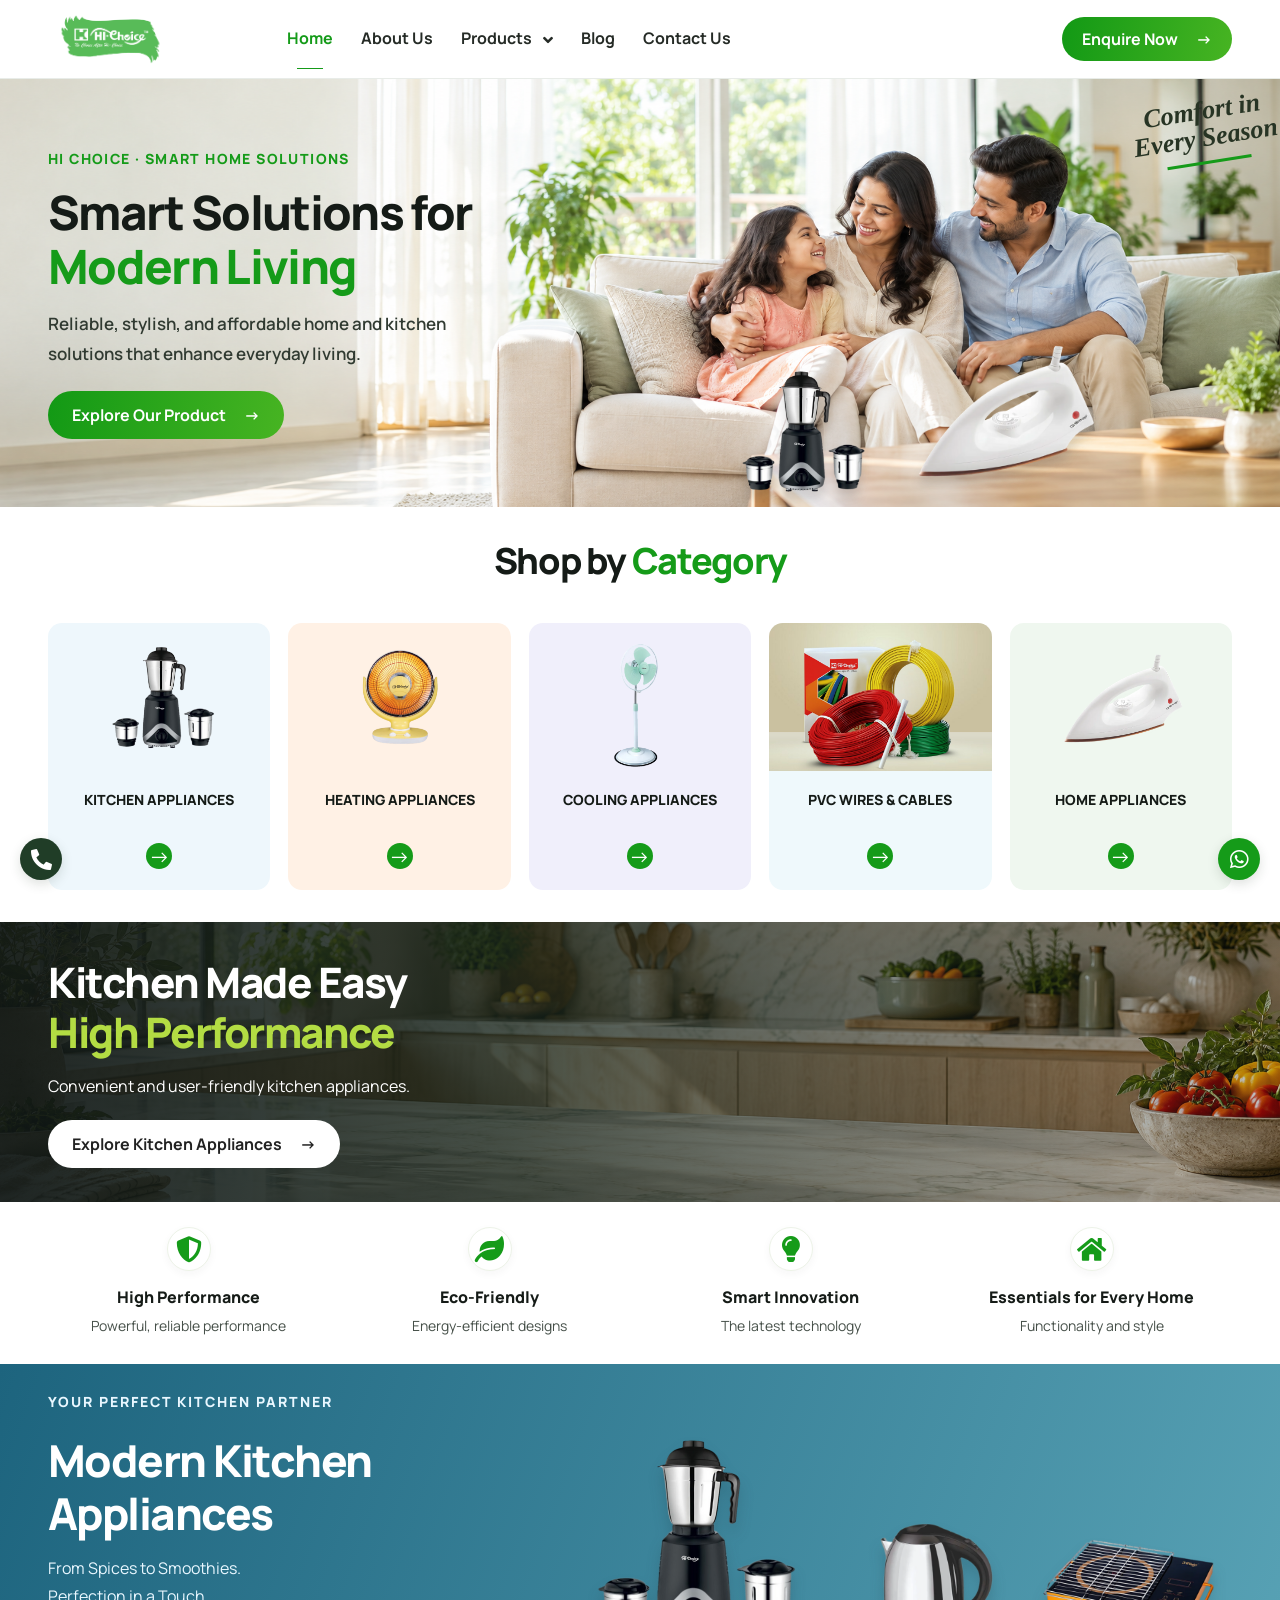
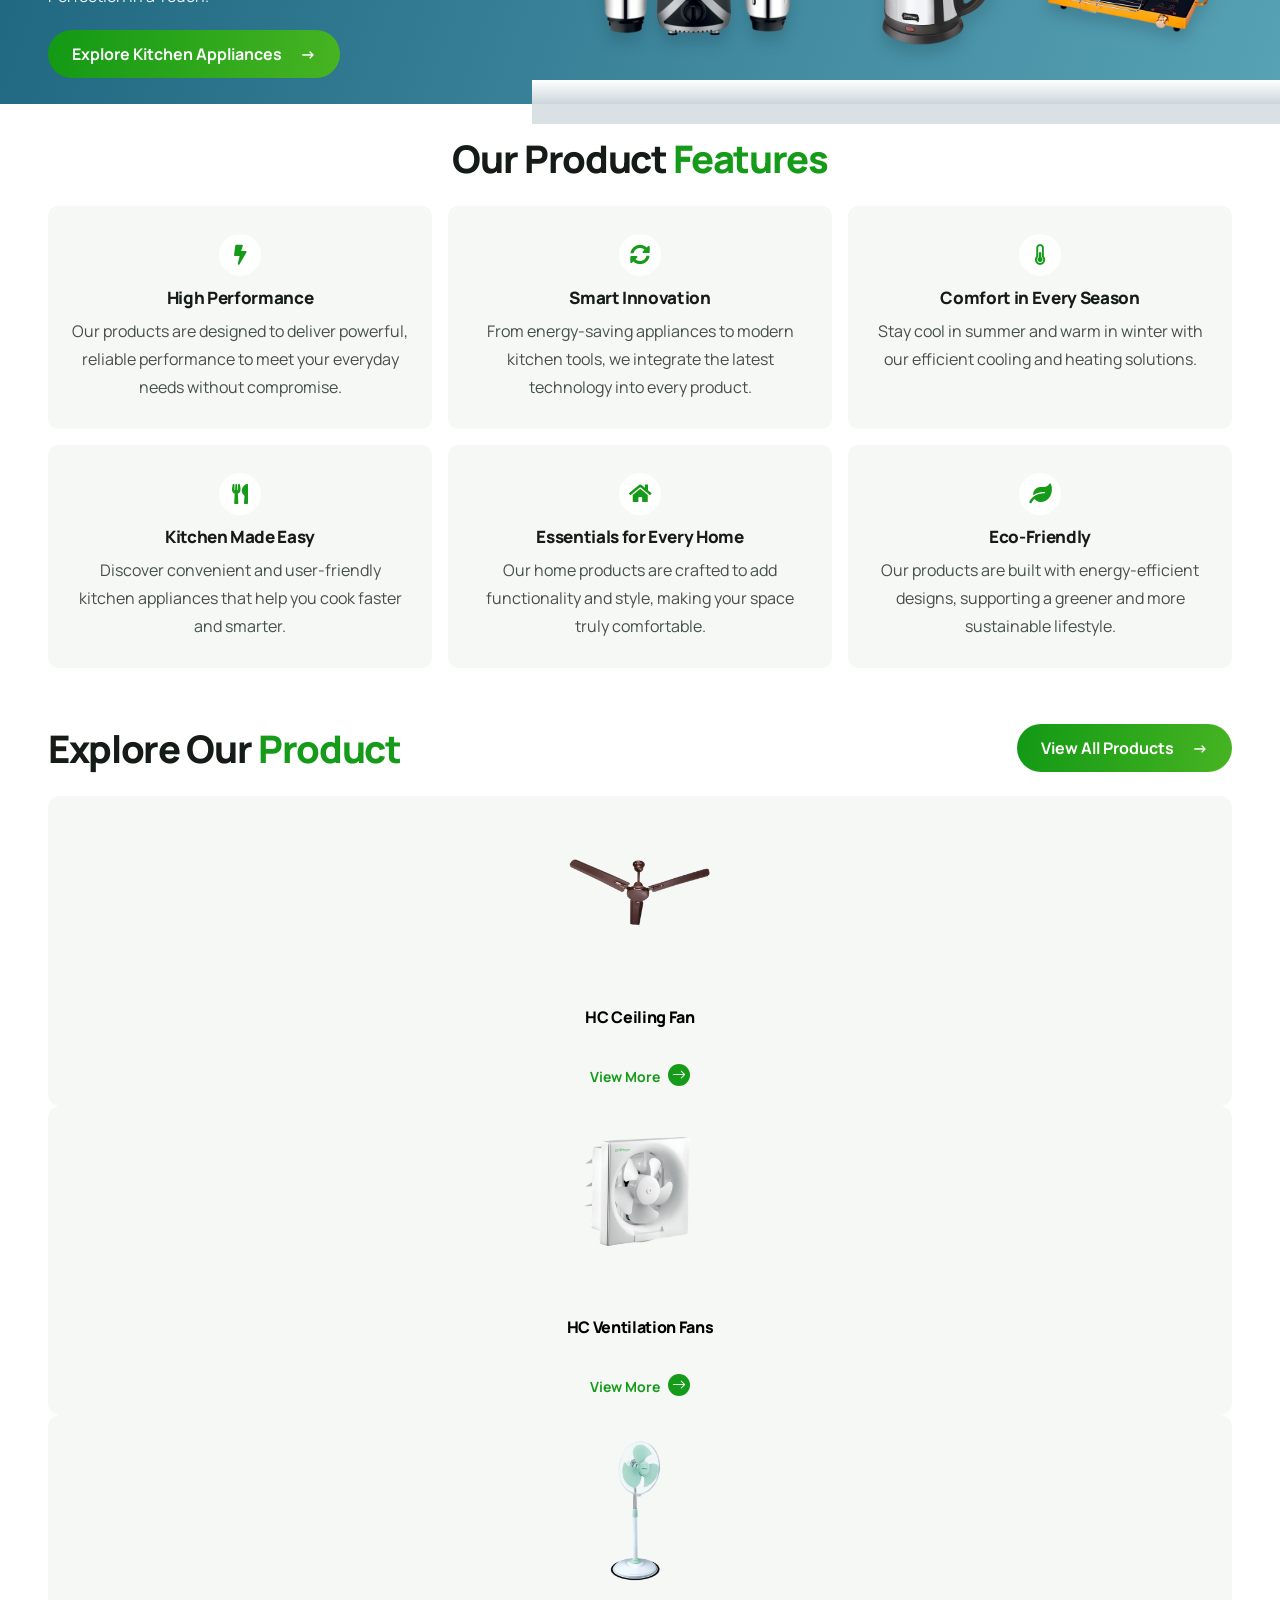
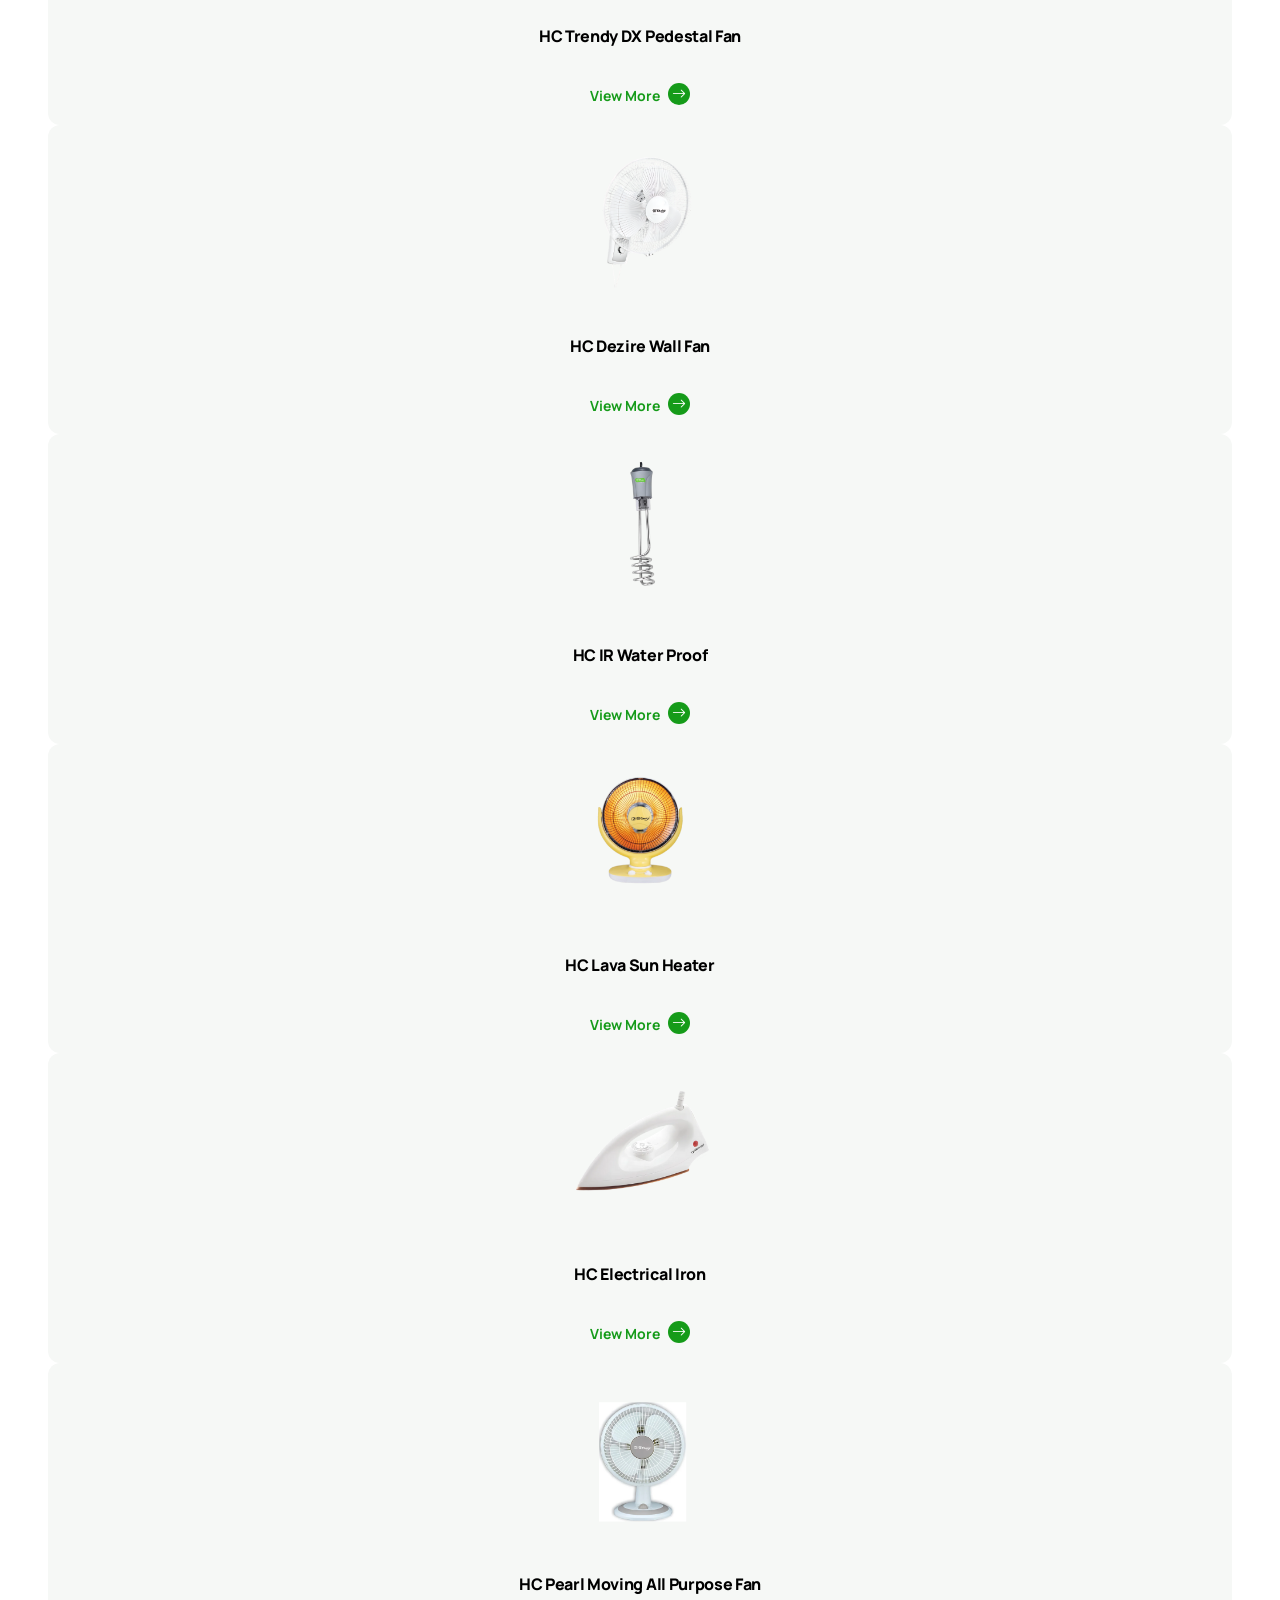
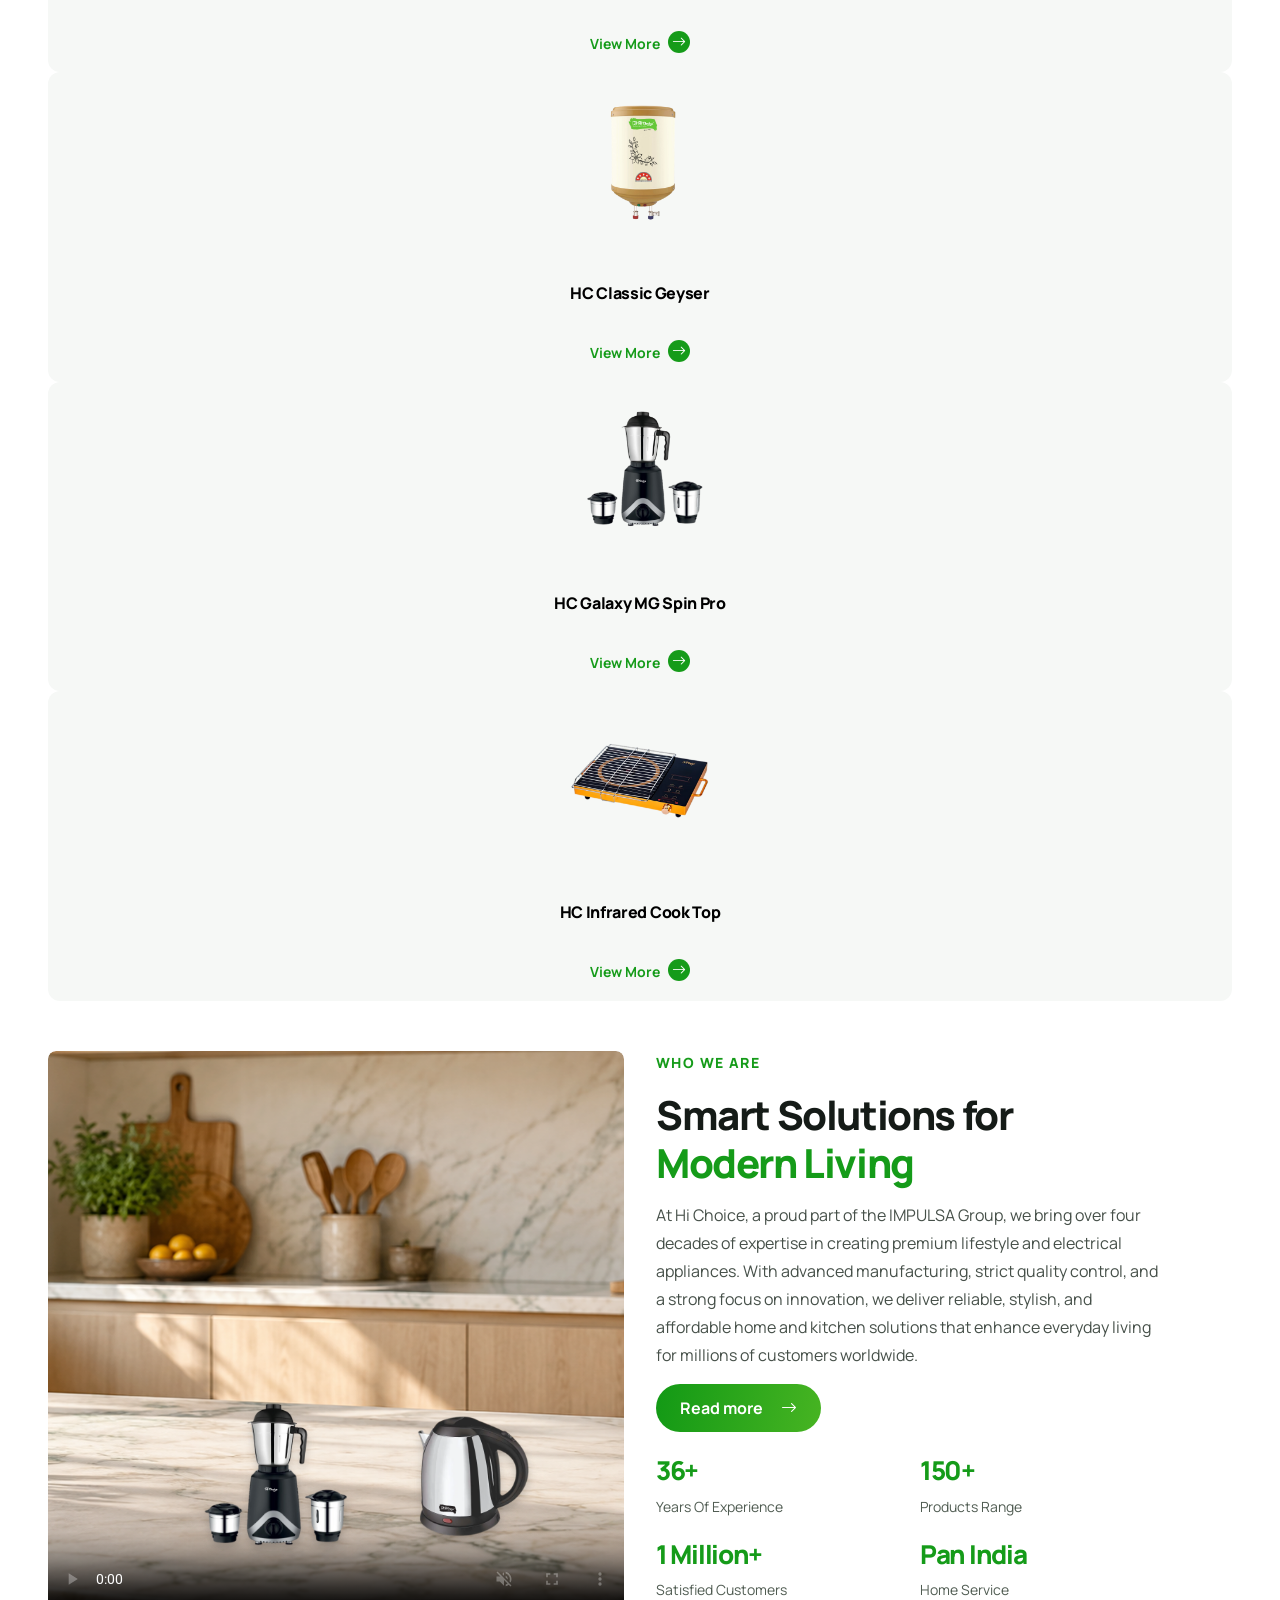
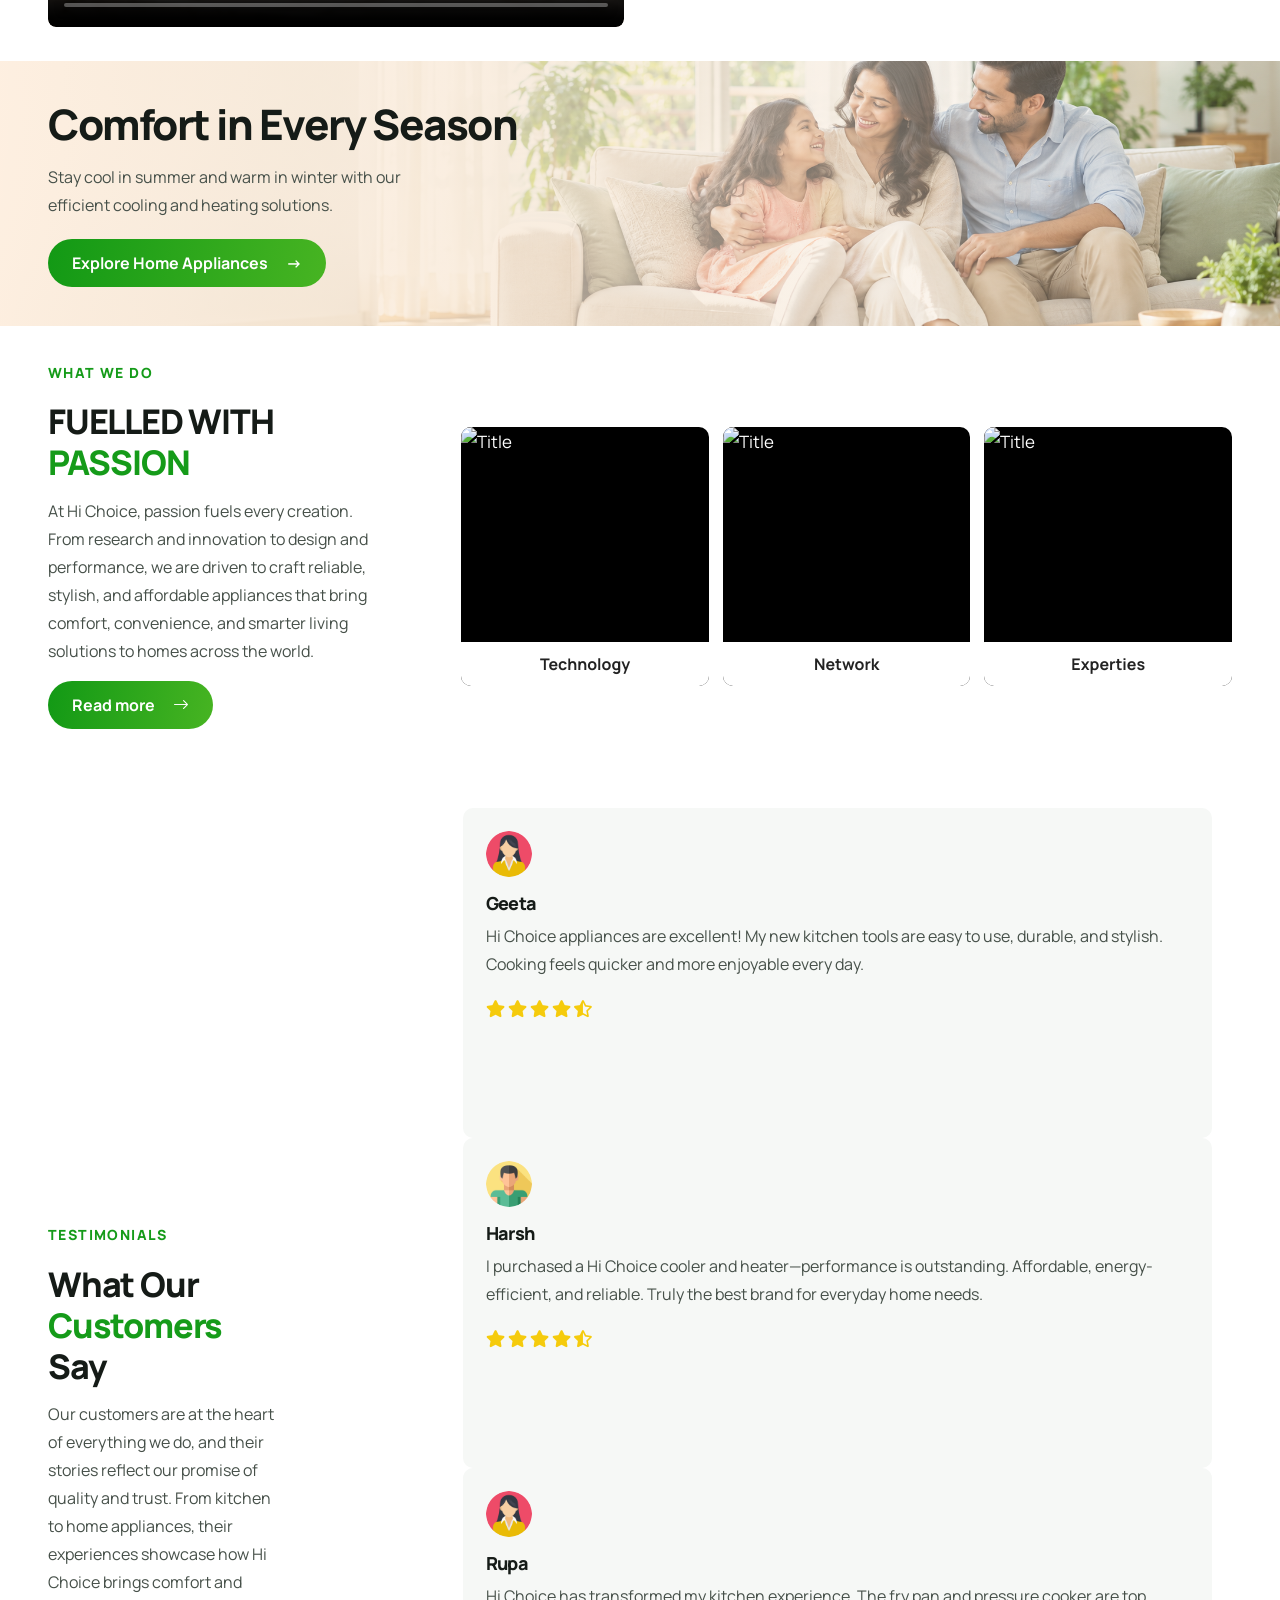
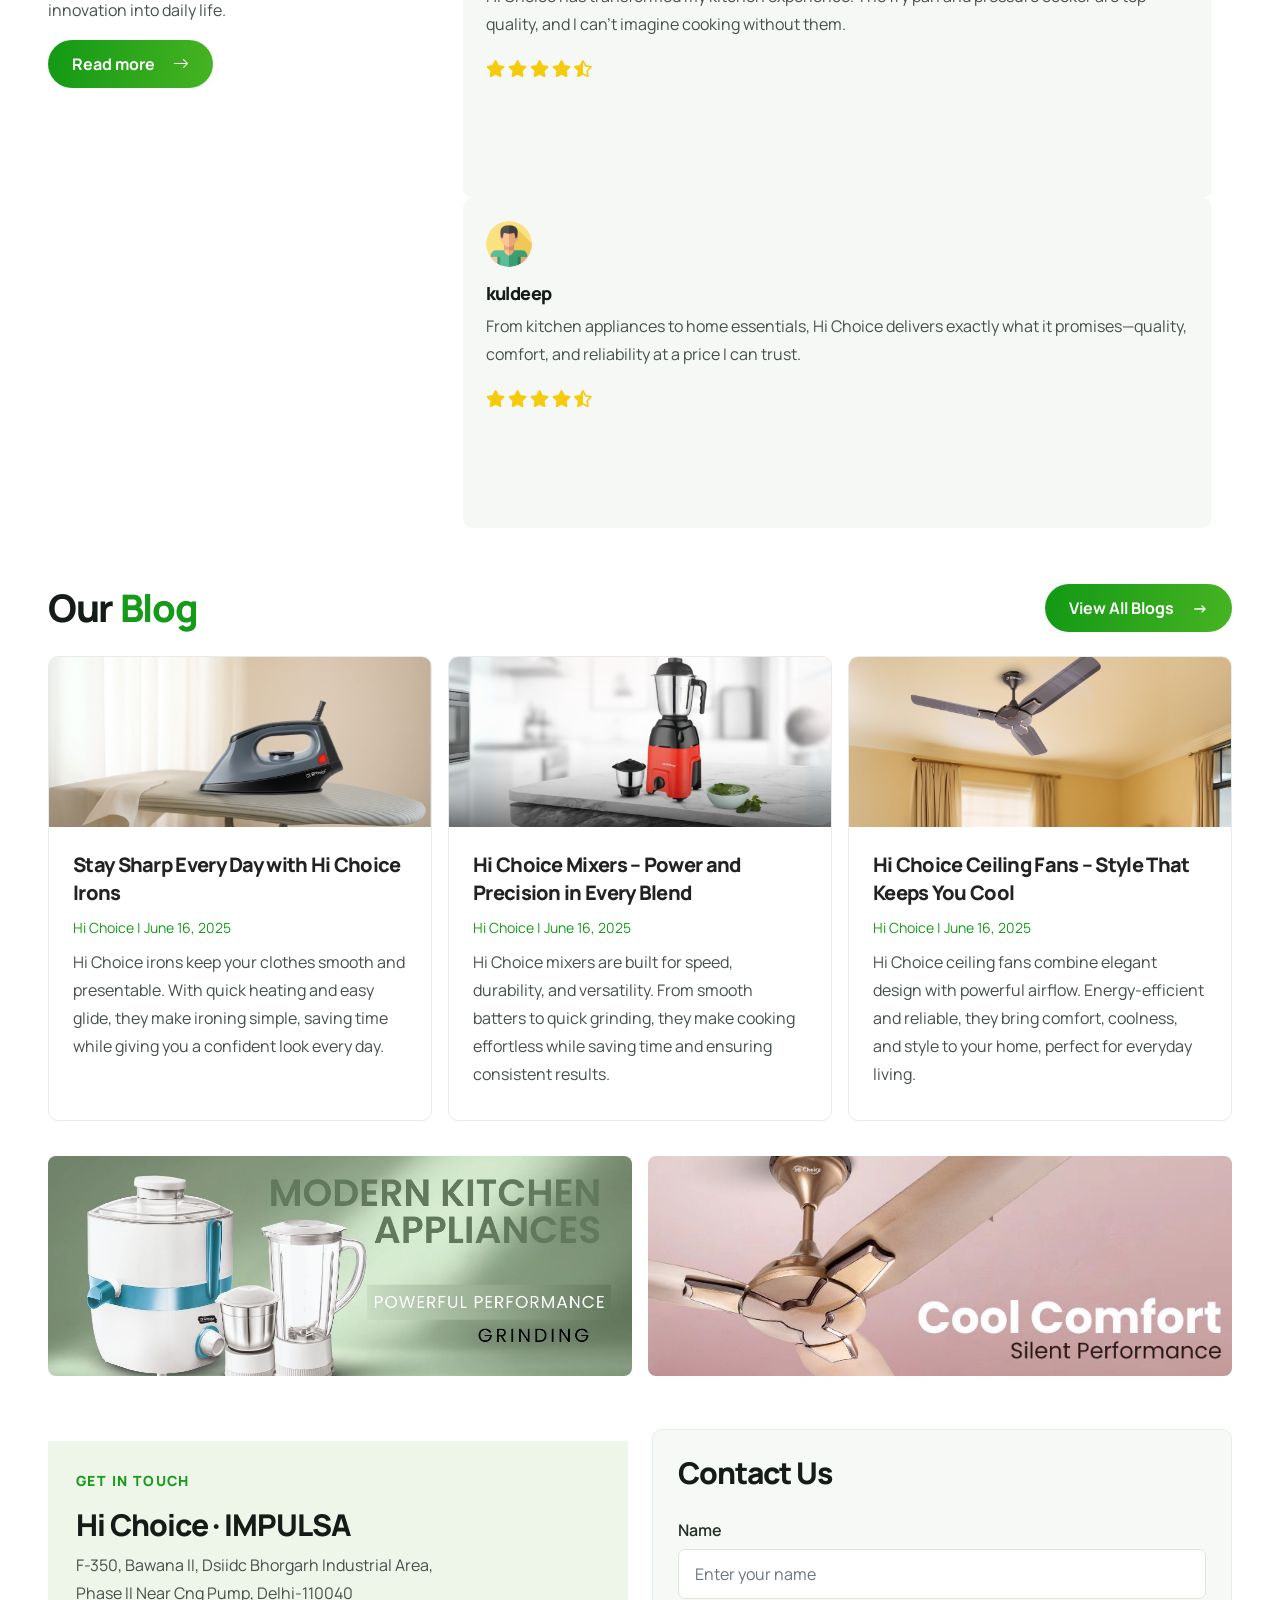
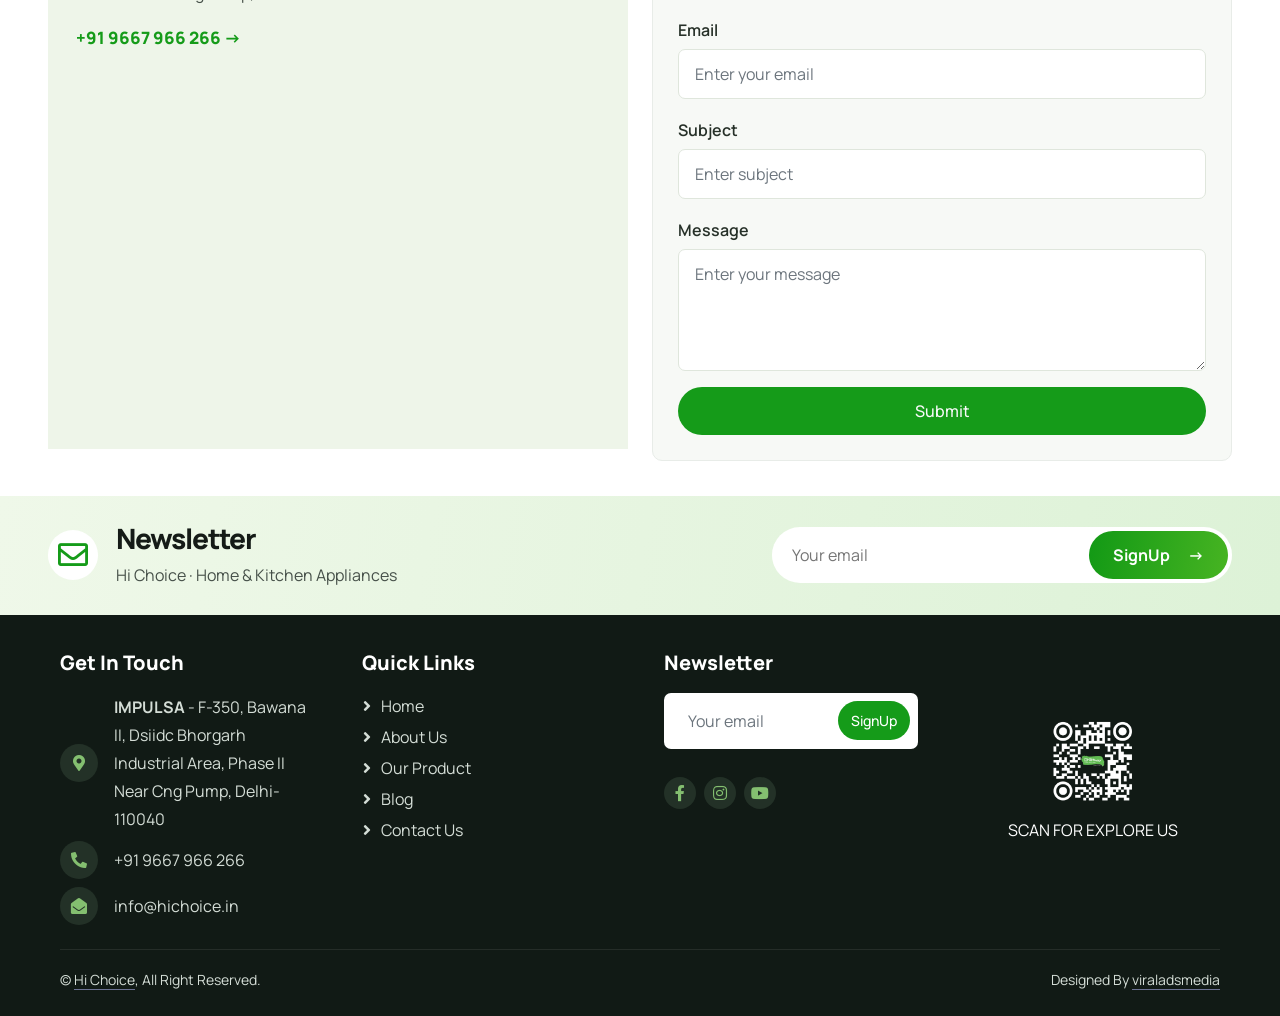
==== index.html @ 719e1f56 "first commit" ====
<!DOCTYPE html>
<html lang="en" class="home-root">

<head>
    <meta charset="utf-8">
    <title>Electric Appliances Manufacturers in Delhi NCR | Hi Choice</title>
    <meta content="width=device-width, initial-scale=1.0" name="viewport">
    <meta content="Hi-choice" name="keywords">
    <meta
        content="36+ years manufacturing electric appliances in Delhi. Stylish, affordable fans, heaters, geysers and kitchen appliances. Visit the Bawana factory or enquire."
        name="description">

    <meta name="robots" content="follow, index, max-snippet:-1, max-video-preview:-1, max-image-preview:large" />
    <link rel="canonical" href="https://www.hichoice.in/" />

    <!-- Favicon -->
    <link href="img/hlogo.png" rel="icon">

    <!-- Google Web Fonts -->
    <link rel="preconnect" href="https://fonts.googleapis.com">
    <link rel="preconnect" href="https://fonts.gstatic.com" crossorigin>
    <link
        href="https://fonts.googleapis.com/css2?family=Manrope:wght@400;500;600;700;800&family=Roboto:wght@400;500&display=swap"
        rel="stylesheet">

    <!-- Icon Font Stylesheet -->
    <link href="https://cdnjs.cloudflare.com/ajax/libs/font-awesome/5.10.0/css/all.min.css" rel="stylesheet">
    <link href="https://cdn.jsdelivr.net/npm/bootstrap-icons@1.4.1/font/bootstrap-icons.css" rel="stylesheet">
    <link rel="stylesheet" href="https://cdnjs.cloudflare.com/ajax/libs/font-awesome/7.0.0/css/all.min.css" />

    <!-- slick css -->
    <link rel="stylesheet" href="https://cdnjs.cloudflare.com/ajax/libs/slick-carousel/1.9.0/slick.min.css">
    <link rel="stylesheet" href="https://cdnjs.cloudflare.com/ajax/libs/slick-carousel/1.9.0/slick-theme.min.css">

    <!-- Libraries Stylesheet -->
    <link href="lib/animate/animate.min.css" rel="stylesheet">
    <link href="lib/owlcarousel/assets/owl.carousel.min.css" rel="stylesheet">

    <!-- Customized Bootstrap Stylesheet -->
    <link href="css/bootstrap.min.css" rel="stylesheet">

    <!-- Template Stylesheet -->
    <link href="css/style.css" rel="stylesheet">

    <link href="css/home.css" rel="stylesheet">
</head>
<body class="home-page">
    <a class="skip-link" href="#main-content">Skip to content</a>
    <header id="header">
        <nav class="navbar navbar-expand-lg">
            <div class="container-fluid px-0">
                <div class="col-md-3 col-8 text-dark">
                    <a class="navbar-brand d-flex " href="index.html">
                        <img class="img-fluid w-50 " src="img/hlogo.png" alt="Hi Choice">

                    </a>
                </div>
                <button type="button" class="navbar-toggler me-4" data-bs-toggle="collapse"
                    data-bs-target="#navbarCollapse" aria-controls="navbarCollapse" aria-expanded="false"
                    aria-label="Toggle navigation">
                    <span class="navbar-toggler-icon fa-solid fa-bars text-white"></span>
                </button>

                <div class="collapse navbar-collapse" id="navbarCollapse">
                    <ul class="navbar-nav ms-auto mb-2 mb-lg-0">
                        <li class="nav-item px-3">
                            <a class="nav-link  active" aria-current="page" href="index.html">Home</a>
                        </li>
                        <li class="nav-item px-3">
                            <a class="nav-link " href="about2.html">About Us</a>
                        </li>





                        <li class="nav-item px-3 dropdown">
                            <a href="product.html" class=" nav-link  dropdown-toggle" data-bs-toggle="dropdown"
                                aria-expanded="false">
                                Products
                            </a>
                            <ul class="dropdown-menu">
                                <li><a class="dropdown-item" href="ceiling-fan-manufacturers-delhi.html">Ceiling
                                        Fans</a></li>
                                <li><a class="dropdown-item" href="electric-iron-manufacturers-delhi.html">Electrical
                                        Iron</a></li>
                                <li><a class="dropdown-item" href="home-appliances-manufacturers-delhi.html">Home
                                        Appliances</a></li>
                                <li><a class="dropdown-item" href="product.html#Heating">Heating Element</a></li>
                                <li><a class="dropdown-item" href="product.html#Geysers">Geysers</a></li>

                                <li><a class="dropdown-item" href="product.html#RoomHeater">Room Heater</a></li>
                                <li><a class="dropdown-item" href="product.html#Kitchen">Kitchen Appliances</a></li>
                                <li><a class="dropdown-item" href="product.html#Mixer">Mixer Grinder</a></li>
                                <li><a class="dropdown-item" href="product.html#Pvc">Pvc Wires & Cables</a></li>
                                <li><a class="dropdown-item" href="product.html#Mosquito">Mosquito Rackets</a></li>
                                <li><a class="dropdown-item" href="product.html#PowerStrip">Power Strip</a></li>
                                <li><a class="dropdown-item" href="product.html#ExtensionCord">Extension cord</a></li>
                                <li><a class="dropdown-item" href="product.html#DoorWater">Door/Water Bell </a></li>
                                <li><a class="dropdown-item" href="product.html#ElectricalAccessories">Electrical
                                        Accessories</a></li>

                            </ul>
                        </li>

                        <li class="nav-item px-3">
                            <a class="nav-link " href="blog2.html">Blog</a>
                        </li>

                        <li class="nav-item px-3">
                            <a class="nav-link " href="contact2.html">Contact Us</a>
                        </li>
                    </ul>

                    <ul class="navbar-nav ms-auto mb-2 mb-lg-0 nav-icon">
                        <div class="d-flex pt-1 m-n1 justify-content-center">
                            <a class="btn btn-lg-square btn-dark text-primary m-1"
                                href="https://www.facebook.com/hichoice.appliances"
                                aria-label="Hi Choice on Facebook"><i class="fab fa-facebook-f"></i></a>
                            <a class="btn btn-lg-square btn-dark text-primary m-1"
                                href="https://www.instagram.com/hichoice.appliances/"
                                aria-label="Hi Choice on Instagram"><i class="fab fa-instagram"></i></a>
                            <a class="btn btn-lg-square btn-dark text-primary m-1"
                                href="https://www.youtube.com/@hichoice.appliances" aria-label="Hi Choice on YouTube"><i
                                    class="fab fa-youtube"></i></a>
                        </div>
                    </ul>

                </div>

                <a class="home-button nav-enquire" href="contact2.html">Enquire Now <span
                        aria-hidden="true">&#8594;</span></a>

            </div>
        </nav>
    </header>
    <main id="main-content">
        <section class="reference-hero" aria-label="Hi Choice home appliances">
            <img class="hero-backdrop" src="img/home-family-hero.png"
                alt="A family enjoying time together in a bright, comfortable home" fetchpriority="high" width="2172"
                height="724">
            <div class="hero-content home-container">
                <div class="hero-copy">
                    <p class="eyebrow">Hi Choice &middot; Smart Home Solutions</p>
                    <h1>Smart Solutions for<br><span>Modern Living</span></h1>
                    <p>Reliable, stylish, and affordable home and kitchen solutions that enhance everyday living.</p>
                    <a class="home-button" href="product.html">Explore Our Product <span
                            aria-hidden="true">&#8594;</span></a>
                </div>
                <div class="hero-stamp">Comfort in<br>Every Season<span></span></div>
                <div class="hero-products" aria-hidden="true"><img
                        src="img/product/hp10p.png" alt=""><img src="img/product/hp7p.png" alt=""></div>
            </div>
        </section>
        <div class="container-fluid py-5 Shop-cat ">
            <h2 class="text-center mb-4 text-dark">Shop by <span>Category</span></h2>
            <div class="row row-cols-1 row-cols-sm-2 row-cols-md-3 row-cols-lg-5 g-3">
                <div class="col-sm-4">
                    <a href="product.html#Kitchen">
                        <div class="card border-0 shadow">
                            <img src="img/product/hp10p.png" class="card-img-top" alt="Cooling Appliances">
                            <div class="card-body text-center">
                                <h5 class="card-title text-dark">KITCHEN APPLIANCES</h5><span class="circle-arrow"
                                    aria-hidden="true">&#8594;</span>
                            </div>
                        </div>
                    </a>
                </div>
                <div class="col-sm-4">
                    <a href="product.html#RoomHeater">
                        <div class="card border-0 shadow">
                            <img src="img/product/hp6p.png" class="card-img-top" alt="Kitchen Appliances">
                            <div class="card-body text-center">
                                <h5 class="card-title text-dark">HEATING APPLIANCES</h5><span class="circle-arrow"
                                    aria-hidden="true">&#8594;</span>
                            </div>
                        </div>
                    </a>
                </div>
                <div class="col-sm-4">
                    <a href="product.html#Ceiling">
                        <div class="card border-0 shadow">
                            <img src="img/product/hp3p.png" class="card-img-top" alt="Home Appliances">
                            <div class="card-body text-center">
                                <h5 class="card-title text-dark">COOLING APPLIANCES</h5><span class="circle-arrow"
                                    aria-hidden="true">&#8594;</span>
                            </div>
                        </div>
                    </a>
                </div>
                <div class="col-sm-4">
                    <a href="product.html#Pvc">
                        <div class="card border-0 shadow">
                            <img src="img/cat-4.jpg" class="card-img-top" alt="Heating Appliances">
                            <div class="card-body text-center">
                                <h5 class="card-title text-dark">PVC WIRES & CABLES</h5><span class="circle-arrow"
                                    aria-hidden="true">&#8594;</span>
                            </div>
                        </div>
                    </a>
                </div>
                <div class="col-sm-4">
                    <a href="product.html#ElectricalIron">
                        <div class="card border-0 shadow">
                            <img src="img/product/hp7p.png" class="card-img-top" alt="Car Accessories">
                            <div class="card-body text-center">
                                <h5 class="card-title text-dark">HOME APPLIANCES</h5><span class="circle-arrow"
                                    aria-hidden="true">&#8594;</span>
                            </div>
                        </div>
                    </a>
                </div>
            </div>
        </div>
        <section class="cooking-banner">
            <div class="home-container banner-inner">
                <div class="banner-copy">
                    <h2>Kitchen Made Easy<br><span>High Performance</span></h2>
                    <p>Convenient and user-friendly kitchen appliances.</p><a class="home-button light-button"
                        href="product.html#Kitchen">Explore Kitchen Appliances <span
                            aria-hidden="true">&#8594;</span></a>
                </div>
                <!-- <img class="cooking-product" src="img/product/hp11p.png" alt="HC Infrared Cook Top"
                    loading="lazy"> -->
            </div>
        </section>
        <section class="trust-strip home-container" aria-label="Product benefits">
            <div><i class="fas fa-shield-alt" aria-hidden="true"></i><strong>High Performance</strong><span>Powerful,
                    reliable performance</span></div>
            <div><i class="fas fa-leaf" aria-hidden="true"></i><strong>Eco-Friendly</strong><span>Energy-efficient
                    designs</span></div>
            <div><i class="fas fa-lightbulb" aria-hidden="true"></i><strong>Smart Innovation</strong><span>The latest
                    technology</span></div>
            <div><i class="fas fa-home" aria-hidden="true"></i><strong>Essentials for Every
                    Home</strong><span>Functionality and style</span></div>
        </section>
        <section class="kitchen-banner">
            <div class="home-container banner-inner">
                <div class="banner-copy">
                    <p class="eyebrow">Your Perfect Kitchen Partner</p>
                    <h2>Modern Kitchen<br>Appliances</h2>
                    <p>From Spices to Smoothies.<br>Perfection in a Touch.</p><a class="home-button"
                        href="product.html#Kitchen">Explore Kitchen Appliances <span
                            aria-hidden="true">&#8594;</span></a>
                </div>
                <div class="kitchen-products"><img src="img/product/hp10p.png" alt="HC Galaxy MG Spin Pro"
                        loading="lazy"><img src="img/product/KITCHEN-APPLIANCES/2.png" alt="Hi Choice electric kettle"
                        loading="lazy"><img src="img/product/hp11p.png" alt="HC Infrared Cook Top" loading="lazy"></div>
            </div>
        </section>
        <div class="container-xxl pb-5 feature ">
            <div class="container">
                <div class="text-center mx-auto mb-5 wow fadeInUp" data-wow-delay="0.1s" style="max-width: 600px;">

                    <h2 class="section-title">Our Product <span>Features</span> </h2>
                </div>
                <div class="row g-4">
                    <div class="p-2 col-lg-4 col-md-6 wow fadeInUp " data-wow-delay="0.1s">
                        <div class="shadow service-item position-relative overflow-hidden d-flex ">
                            <div class="box text-center">
                                <i class="fas fa-bolt"></i>
                                <h3 class="text-uppercase mb-3">High Performance</h3>
                                <p>Our products are designed to deliver powerful, reliable performance to meet your
                                    everyday
                                    needs without compromise.</p>

                            </div>

                        </div>
                    </div>
                    <div class="p-2 col-lg-4 col-md-6 wow fadeInUp " data-wow-delay="0.1s">
                        <div class="shadow service-item position-relative overflow-hidden d-flex ">
                            <div class="box text-center">
                                <i class="fas fa-sync-alt"></i>
                                <h3 class="text-uppercase mb-3">Smart Innovation</h3>
                                <p>From energy-saving appliances to modern kitchen tools, we integrate the latest
                                    technology
                                    into every product.</p>

                            </div>

                        </div>
                    </div>
                    <div class="p-2 col-lg-4 col-md-6 wow fadeInUp " data-wow-delay="0.1s">
                        <div class="shadow service-item position-relative overflow-hidden d-flex ">
                            <div class="box text-center">
                                <i class="fas fa-thermometer-half"></i>
                                <h3 class="text-uppercase mb-3">Comfort in Every Season</h3>
                                <p>Stay cool in summer and warm in winter with our efficient cooling and heating
                                    solutions.
                                </p>
                            </div>
                        </div>
                    </div>
                    <div class="p-2 col-lg-4 col-md-6 wow fadeInUp " data-wow-delay="0.1s">
                        <div class="shadow service-item position-relative overflow-hidden d-flex ">
                            <div class="box text-center">
                                <i class="fas fa-utensils"></i>
                                <h3 class="text-uppercase mb-3">Kitchen Made Easy</h3>
                                <p>Discover convenient and user-friendly kitchen appliances that help you cook faster
                                    and
                                    smarter.</p>
                            </div>
                        </div>
                    </div>
                    <div class="p-2 col-lg-4 col-md-6 wow fadeInUp " data-wow-delay="0.1s">
                        <div class="shadow service-item position-relative overflow-hidden d-flex ">
                            <div class="box text-center">
                                <i class="fas fa-home"></i>
                                <h3 class="text-uppercase mb-3">Essentials for Every Home</h3>
                                <p>Our home products are crafted to add functionality and style, making your space truly
                                    comfortable.</p>

                            </div>

                        </div>
                    </div>
                    <div class="p-2 col-lg-4 col-md-6 wow fadeInUp " data-wow-delay="0.1s">
                        <div class="shadow service-item position-relative overflow-hidden d-flex ">
                            <div class="box text-center">
                                <i class="fas fa-leaf"></i>
                                <h3 class="text-uppercase mb-3">Eco-Friendly</h3>
                                <p>Our products are built with energy-efficient designs, supporting a greener and more
                                    sustainable lifestyle.</p>

                            </div>

                        </div>
                    </div>


                </div>
            </div>
        </div>
        <div class="container-fluid custom-bg product-sec section pt-0">
            <div class="section-heading">
                <h2 class="section-title">Explore Our <span>Product</span></h2><a class="home-button"
                    href="product.html">View All Products <span aria-hidden="true">&#8594;</span></a>
            </div>


            <div class="testimonial-slider ">
                <div class="px-3">
                    <div class="card rounded-0 text-dark">
                        <img class=" rounded-0 fir-img" src="img/product/hp1p.png" alt="Title" />
                        <img class=" rounded-0 sec-img" src="img/product/hp1p-cre.jpg" alt="Title" />

                        <div class="card-body">
                            <h5 class="card-title text-center">HC Ceiling Fan</h5>
                        </div>
                        <a class="product-link" href="product.html#">View More <i class="bi bi-arrow-right"></i></a>
                    </div>
                </div>
                <div class="px-3">
                    <div class="card rounded-0 text-dark">
                        <img class=" rounded-0 fir-img" src="img/product/hp2p.png" alt="Title" />
                        <img class=" rounded-0 sec-img" src="img/product/hp2p-cre.jpg" alt="Title" />

                        <div class="card-body">
                            <h5 class="card-title text-center">HC Ventilation Fans</h5>
                        </div>
                        <a class="product-link" href="product.html">View More <i class="bi bi-arrow-right"></i></a>
                    </div>
                </div>
                <div class="px-3">
                    <div class="card rounded-0 text-dark">
                        <img class=" rounded-0 fir-img" src="img/product/hp3p.png" alt="Title" />
                        <img class=" rounded-0 sec-img" src="img/product/hp3p-cre.jpg" alt="Title" />

                        <div class="card-body">
                            <h5 class="card-title text-center">HC Trendy DX Pedestal Fan</h5>
                        </div>
                        <a class="product-link" href="product.html">View More <i class="bi bi-arrow-right"></i></a>
                    </div>
                </div>
                <div class="px-3">
                    <div class="card rounded-0 text-dark">
                        <img class=" rounded-0 fir-img" src="img/product/hp4p.png" alt="Title" />
                        <img class=" rounded-0 sec-img" src="img/product/hp4c-cre.jpg" alt="Title" />

                        <div class="card-body">
                            <h5 class="card-title text-center">HC Dezire Wall Fan</h5>
                        </div>
                        <a class="product-link" href="product.html">View More <i class="bi bi-arrow-right"></i></a>
                    </div>
                </div>
                <div class="px-3">
                    <div class="card rounded-0 text-dark">
                        <img class=" rounded-0 fir-img" src="img/product/hp5c.png" alt="Title" />
                        <img class=" rounded-0 sec-img" src="img/product/hp5c-cre.jpg" alt="Title" />

                        <div class="card-body">
                            <h5 class="card-title text-center">HC IR Water Proof </h5>
                        </div>
                        <a class="product-link" href="product.html">View More <i class="bi bi-arrow-right"></i></a>
                    </div>
                </div>
                <div class="px-3">
                    <div class="card rounded-0 text-dark">
                        <img class=" rounded-0 fir-img" src="img/product/hp6p.png" alt="Title" />
                        <img class=" rounded-0 sec-img" src="img/product/hp6p-cre.jpg" alt="Title" />

                        <div class="card-body">
                            <h5 class="card-title text-center">HC Lava Sun Heater</h5>
                        </div>
                        <a class="product-link" href="product.html">View More <i class="bi bi-arrow-right"></i></a>
                    </div>
                </div>
                <div class="px-3">
                    <div class="card rounded-0 text-dark">
                        <img class=" rounded-0 fir-img" src="img/product/hp7p.png" alt="Title" />
                        <img class=" rounded-0 sec-img" src="img/product/hp7p-cre.jpg" alt="Title" />

                        <div class="card-body">
                            <h5 class="card-title text-center">HC Electrical Iron</h5>
                        </div>
                        <a class="product-link" href="product.html">View More <i class="bi bi-arrow-right"></i></a>
                    </div>
                </div>
                <div class="px-3">
                    <div class="card rounded-0 text-dark">
                        <img class=" rounded-0 fir-img" src="img/product/hp8c.png" alt="Title" />
                        <img class=" rounded-0 sec-img" src="img/product/hp8c-cre.jpg" alt="Title" />

                        <div class="card-body">
                            <h5 class="card-title text-center">HC Pearl Moving All Purpose Fan</h5>
                        </div>
                        <a class="product-link" href="product.html">View More <i class="bi bi-arrow-right"></i></a>
                    </div>
                </div>
                <div class="px-3">
                    <div class="card rounded-0 text-dark">
                        <img class=" rounded-0 fir-img" src="img/product/hp9p.png" alt="Title" />
                        <img class=" rounded-0 sec-img" src="img/product/hp9p-cre.jpg" alt="Title" />

                        <div class="card-body">
                            <h5 class="card-title text-center">HC Classic Geyser</h5>
                        </div>
                        <a class="product-link" href="product.html">View More <i class="bi bi-arrow-right"></i></a>
                    </div>
                </div>

                <div class="px-3">
                    <div class="card rounded-0 text-dark">
                        <img class=" rounded-0 fir-img" src="img/product/hp10p.png" alt="Title" />
                        <img class=" rounded-0 sec-img" src="img/product/hp10c-cre.jpg" alt="Title" />

                        <div class="card-body">
                            <h5 class="card-title text-center">HC Galaxy MG Spin Pro </h5>
                        </div>
                        <a class="product-link" href="product.html">View More <i class="bi bi-arrow-right"></i></a>
                    </div>
                </div>
                <div class="px-3">
                    <div class="card rounded-0 text-dark">
                        <img class=" rounded-0 fir-img" src="img/product/hp11p.png" alt="Title" />
                        <img class=" rounded-0 sec-img" src="img/product/hp11p-cre.jpg" alt="Title" />

                        <div class="card-body">
                            <h5 class="card-title text-center">HC Infrared Cook Top</h5>
                        </div>
                        <a class="product-link" href="product.html">View More <i class="bi bi-arrow-right"></i></a>
                    </div>
                </div>
            </div>
        </div>
        <div class="container py-lg-5 py-0 section about-home">
            <div class="row align-items-center">

                <div class="col-md-6 col-lg-5 col-sm-12 text-center pe-md-6 pb-4 about-copy">
                    <p>Who We Are</p>
                    <h3 class="text-dark fs-2">Smart Solutions for <br><span style="color: #3fbd33;">Modern
                            Living</span>
                    </h3>
                    <p>At Hi Choice, a proud part of the IMPULSA Group, we bring over four decades of expertise in
                        creating
                        premium lifestyle and electrical appliances. With advanced manufacturing, strict quality
                        control,
                        and a strong focus on innovation, we deliver reliable, stylish, and affordable home and kitchen
                        solutions that enhance everyday living for millions of customers worldwide.</p>
                    <a class="home-button" href="about2.html">Read more <i class="bi bi-arrow-right"></i></a>
                    <div class="stat-grid">
                        <div><strong>36+</strong><span>Years Of Experience</span></div>
                        <div><strong>150+</strong><span>Products Range</span></div>
                        <div><strong>1 Million+</strong><span>Satisfied Customers</span></div>
                        <div><strong>Pan India</strong><span>Home Service</span></div>
                    </div>
                </div>

                <div class="col-md-6 col-lg-7 col-sm-12 about-visual">
                    <video controls loop muted playsinline preload="metadata" poster="img/home-kitchen-lifestyle.png"
                        src="https://HiChoices.netlify.app/assets/images/WhatsApp%20Video%202024-09-02%20at%204.30.37%20PM.mp4"
                        class="w-100" style="max-height: 500px;">
                    </video>
                    <div class="about-products" aria-hidden="true"><img src="img/product/hp10p.png" alt=""><img
                            src="img/product/KITCHEN-APPLIANCES/2.png" alt=""></div>
                </div>
            </div>
        </div>
        <section class="comfort-banner">
            <div class="home-container banner-inner">
                <div class="banner-copy">
                    <h2>Comfort in <span>Every Season</span></h2>
                    <p>Stay cool in summer and warm in winter with our efficient cooling and heating solutions.</p><a
                        class="home-button" href="product.html#RoomHeater">Explore Home Appliances <span
                            aria-hidden="true">&#8594;</span></a>
                </div>
                <div class="comfort-products">
                    <!-- <img src="img/product/hp6p.png" alt="HC Lava Sun Heater"
                        loading="lazy"><img src="img/product/hp3p.png" alt="HC Trendy DX Pedestal Fan" loading="lazy"> -->
                </div>
            </div>
        </section>
        <div class="container-fluid dotedbg purpose-home">
            <div class="container py-5">
                <div class="row align-items-center">
                    <div class=" col-lg-3 col-md-12 col-sm-12 text-center pe-md-6 pb-4">
                        <p>What we do</p>
                        <h3 class="text-dark fs-2">FUELLED WITH <br><span style="color: #3fbd33;">PASSION</span></h3>
                        <p>At Hi Choice, passion fuels every creation. From research and innovation to design and
                            performance, we are driven to craft reliable, stylish, and affordable appliances that bring
                            comfort, convenience, and smarter living solutions to homes across the world.</p>
                        <a class="home-button" href="#">Read more <i class="bi bi-arrow-right"></i></a>
                    </div>

                    <div class="col-lg-9 col-md-12 col-sm-12">
                        <div class="row">
                            <div class="col-md-4 gx-md-0 gx-lg-0">
                                <div class="card bg-dark text-white border-0">
                                    <img class="card-img"
                                        src="https://img.freepik.com/free-photo/cyborg-hand-finger-pointing-technology-artificial-intelligence_53876-129763.jpg?ga=GA1.1.332943406.1726205077&semt=ais_hybrid"
                                        alt="Title" />
                                    <button class="button-48 shadow" role="button"><span
                                            class="text fw-bold">Technology</span></button>
                                </div>
                            </div>
                            <div class="col-md-4 gx-md-0 gx-lg-0">
                                <div class="card bg-dark text-white border-0">
                                    <img class="card-img"
                                        src="https://img.freepik.com/free-photo/world-population-day-still-life-concept-with-pawns_23-2149409017.jpg?ga=GA1.1.332943406.1726205077&semt=ais_hybrid"
                                        alt="Title" />
                                    <button class="button-48 shadow" role="button"><span
                                            class="text fw-bold">Network</span></button>
                                </div>
                            </div>
                            <div class="col-md-4 gx-md-0 gx-lg-0">
                                <div class="card bg-dark text-white border-0">
                                    <img class="card-img"
                                        src="https://img.freepik.com/free-photo/male-electrician-works-switchboard-with-electrical-connecting-cable_169016-16576.jpg?ga=GA1.1.332943406.1726205077&semt=ais_hybrid"
                                        alt="Title" />
                                    <button class="button-48 shadow" role="button"><span
                                            class="text fw-bold">Experties</span></button>
                                </div>
                            </div>
                        </div>
                    </div>
                </div>
            </div>
        </div>
        <div class="container section pt-5 mb-0 reviews-home">
            <div class="row justify-content-center align-items-center">
                <div class="col-lg-3 col-md-12 text-center pe-md-6 pb-4">
                    <p>Testimonials</p>
                    <h3 class="text-dark fs-2">What Our <br><span style="color: #3fbd33;">Customers </span> Say
                    </h3>
                    <p>Our customers are at the heart of everything we do, and their stories reflect our promise of
                        quality
                        and trust.
                        From kitchen to home appliances, their experiences showcase how Hi Choice brings comfort and
                        innovation into daily life.

                    </p>
                    <a class="home-button" href="#">Read more <i class="bi bi-arrow-right"></i></a>
                </div>

                <div class="col-lg-8 col-md-12">
                    <div class="testimonial-slider2">

                        <div class="px-2">
                            <div class=" text-center">
                                <div class="card-body">
                                    <img class="img-fluid mx-auto w-25" style="border-radius: 100%;"
                                        src="img/female.png" alt="Client Photo">
                                    <h5 class="card-title mt-3 text-dark">Geeta</h5>
                                    <p class="card-text">Hi Choice appliances are excellent! My new kitchen tools are
                                        easy
                                        to use, durable, and stylish. Cooking feels quicker and more enjoyable every
                                        day.
                                    </p>
                                    <div class="rating">
                                        <i class="fas fa-star"></i>
                                        <i class="fas fa-star"></i>
                                        <i class="fas fa-star"></i>
                                        <i class="fas fa-star"></i>
                                        <i class="fas fa-star-half-alt"></i>
                                    </div>
                                </div>
                            </div>
                        </div>

                        <div class="px-2">
                            <div class=" text-center">
                                <div class="card-body">
                                    <img class="img-fluid mx-auto w-25" style="border-radius: 100%;" src="img/male.png"
                                        alt="Client Photo">
                                    <h5 class="card-title mt-3 text-dark">Harsh</h5>
                                    <p class="card-text">I purchased a Hi Choice cooler and heater—performance is
                                        outstanding. Affordable, energy-efficient, and reliable. Truly the best brand
                                        for
                                        everyday home needs.
                                    </p>
                                    <div class="rating">
                                        <i class="fas fa-star"></i>
                                        <i class="fas fa-star"></i>
                                        <i class="fas fa-star"></i>
                                        <i class="fas fa-star"></i>
                                        <i class="fas fa-star-half-alt"></i>
                                    </div>
                                </div>
                            </div>
                        </div>

                        <div class="px-2">
                            <div class=" text-center">
                                <div class="card-body">
                                    <img class="img-fluid mx-auto w-25" style="border-radius: 100%;"
                                        src="img/female.png" alt="Client Photo">
                                    <h5 class="card-title mt-3 text-dark">Rupa</h5>
                                    <p class="card-text">Hi Choice has transformed my kitchen experience. The fry pan
                                        and
                                        pressure cooker are top quality, and I can’t imagine cooking without them.
                                    </p>
                                    <div class="rating">
                                        <i class="fas fa-star"></i>
                                        <i class="fas fa-star"></i>
                                        <i class="fas fa-star"></i>
                                        <i class="fas fa-star"></i>
                                        <i class="fas fa-star-half-alt"></i>
                                    </div>
                                </div>
                            </div>
                        </div>

                        <div class="px-2">
                            <div class=" text-center">
                                <div class="card-body">
                                    <img class="img-fluid mx-auto w-25" style="border-radius: 100%;" src="img/male.png"
                                        alt="Client Photo">
                                    <h5 class="card-title mt-3 text-dark">kuldeep</h5>
                                    <p class="card-text">From kitchen appliances to home essentials, Hi Choice delivers
                                        exactly what it promises—quality, comfort, and reliability at a price I can
                                        trust.
                                    </p>
                                    <div class="rating">
                                        <i class="fas fa-star"></i>
                                        <i class="fas fa-star"></i>
                                        <i class="fas fa-star"></i>
                                        <i class="fas fa-star"></i>
                                        <i class="fas fa-star-half-alt"></i>
                                    </div>
                                </div>
                            </div>
                        </div>
                    </div>
                </div>
            </div>
        </div>
        <div class="container-fluid blog section pt-0 mt-0">
            <div class="section-heading">
                <h2 class="section-title">Our <span>Blog</span></h2><a class="home-button" href="blog2.html">View All
                    Blogs <span aria-hidden="true">&#8594;</span></a>
            </div>
            <div class="row justify-content-center">

                <div class="col-md-6 col-lg-4 mt-2">
                    <div class="card text-start border-0">
                        <img class="card-img-top" src="img/Hblog1.jpg" alt="Title" />
                        <div class="card-body" style="">
                            <a href="#">
                                <h4 class="card-title">Stay Sharp Every Day with Hi Choice Irons</h4>
                            </a>
                            <p class="card-text fs-6">Hi Choice | June 16, 2025</p>
                            <p class="card-text">Hi Choice irons keep your clothes smooth and presentable. With quick
                                heating and easy glide, they make ironing simple, saving time while giving you a
                                confident
                                look every day.</p>
                        </div>
                    </div>
                </div>

                <div class="col-md-6 col-lg-4 mt-2">
                    <div class="card text-start border-0">
                        <img class="card-img-top" src="img/Hblog2.jpg" alt="Title" />
                        <div class="card-body" style="">
                            <a href="#">
                                <h4 class="card-title">Hi Choice Mixers – Power and Precision in Every Blend</h4>
                            </a>
                            <p class="card-text fs-6">Hi Choice | June 16, 2025</p>
                            <p class="card-text">Hi Choice mixers are built for speed, durability, and versatility. From
                                smooth batters to quick grinding, they make cooking effortless while saving time and
                                ensuring consistent results.</p>
                        </div>
                    </div>
                </div>

                <div class="col-md-6 col-lg-4 mt-2">
                    <div class="card text-start border-0">
                        <img class="card-img-top" src="img/Hblog3.jpg" alt="Title" />
                        <div class="card-body" style="">
                            <a href="">
                                <h4 class="card-title">Hi Choice Ceiling Fans – Style That Keeps You Cool</h4>
                            </a>
                            <p class="card-text fs-6">Hi Choice | June 16, 2025</p>
                            <p class="card-text">Hi Choice ceiling fans combine elegant design with powerful airflow.
                                Energy-efficient and reliable, they bring comfort, coolness, and style to your home,
                                perfect
                                for everyday living.</p>
                        </div>
                    </div>
                </div>
            </div>
        </div>
        <div class="container-fluid py-5 px-0 offers-home">
            <div class="row g-3">
                <div class="col-md-6">
                    <img style="" src="img/hs1.jpg" class="img-fluid w-100 " alt="Discount Banner 1 ">
                </div>
                <div class="col-md-6">
                    <img style="" src="img/hs2.jpg" class="img-fluid w-100" alt="Discount Banner 2">
                </div>
            </div>
        </div>
        <section class="container seciton contect-sec" style="height: 80%;">
            <div class="container mt-5">
                <div class="row justify-content-center">

                    <div class="col-12 col-md-12 col-lg-6 mt-2 location-panel">
                        <div class="location-details">
                            <p class="eyebrow">Get In Touch</p>
                            <h3>Hi Choice &middot; IMPULSA</h3>
                            <p>F-350, Bawana II, Dsiidc Bhorgarh Industrial Area, Phase II Near Cng Pump, Delhi-110040
                            </p><a href="tel:+919667966266">+91 9667 966 266 <span aria-hidden="true">&#8594;</span></a>
                        </div>
                        <iframe
                            src="https://www.google.com/maps/embed?pb=!1m17!1m12!1m3!1d3495.6842670763976!2d77.09111407550765!3d28.818481375563604!2m3!1f0!2f0!3f0!3m2!1i1024!2i768!4f13.1!3m2!1m1!2zMjjCsDQ5JzA2LjUiTiA3N8KwMDUnMzcuMyJF!5e0!3m2!1sen!2sin!4v1756204288160!5m2!1sen!2sin"
                            width="100%" height="566" style="border:0; border-radius: 10px;" allowfullscreen=""
                            loading="lazy" referrerpolicy="no-referrer-when-downgrade"></iframe>
                    </div>


                    <div
                        class=" col-12 mt-2 col-md-12 col-lg-6 d-flex justify-content-center align-items-center mb-md-5">
                        <form class="w-100 shadow" style="border-radius: 10px;" method="POST" action="send_mail.php">
                            <h3 class="text-center mb-4 text-dark">Contact Us</h3>


                            <div class="mb-3">
                                <label for="name" class="form-label">Name</label>
                                <input style="border-radius: 5px;" type="text" class="form-control" id="name"
                                    name="name" placeholder="Enter your name" required>
                            </div>


                            <div class="mb-3">
                                <label for="email" class="form-label">Email</label>
                                <input style="border-radius: 5px;" type="email" class="form-control" id="email"
                                    name="email" placeholder="Enter your email" required>
                            </div>


                            <div class="mb-3">
                                <label for="subject" class="form-label">Subject</label>
                                <input style="border-radius: 5px;" type="text" class="form-control" id="subject"
                                    name="subject" placeholder="Enter subject" required>
                            </div>
                            <div class="mb-3">
                                <label for="message" class="form-label">Message</label>
                                <textarea style="border-radius: 5px;" class="form-control" id="message" name="message"
                                    rows="4" placeholder="Enter your message" required></textarea>
                            </div>
                            <button style="border-radius: 5px; background-color: #3fbd33; color: #f8f9fa;" type="submit"
                                class="btn  w-100">Submit</button>
                        </form>
                    </div>
                </div>
            </div>
        </section>
        <section class="newsletter-strip">
            <div class="home-container">
                <div class="newsletter-title"><i class="far fa-envelope" aria-hidden="true"></i>
                    <div>
                        <h2>Newsletter</h2>
                        <p>Hi Choice &middot; Home &amp; Kitchen Appliances</p>
                    </div>
                </div>
                <form class="newsletter-form" action="#contact-enquiry"><input type="email" name="email"
                        placeholder="Your email" aria-label="Email for newsletter enquiry" required><button
                        class="home-button" type="submit">SignUp <span aria-hidden="true">&#8594;</span></button></form>
            </div>
        </section>
    </main>
    <div class="container-fluid bg-secondary text-light footer mt-5 pt-5 wow fadeIn " data-wow-delay="0.1s">
        <div class="container py-5">
            <div class="row g-5">
                <div class="col-lg-3 col-md-6">
                    <h4 class="text-uppercase mb-4">Get In Touch</h4>
                    <div class="d-flex align-items-center mb-2">
                        <div class="btn-square bg-dark flex-shrink-0 me-3">
                            <span class="fa fa-map-marker-alt text-primary"></span>
                        </div>
                        <span><strong> IMPULSA </strong> - F-350, Bawana II, Dsiidc Bhorgarh Industrial Area, Phase II
                            Near Cng Pump,
                            Delhi-110040</span>
                    </div>
                    <div class="d-flex align-items-center mb-2">
                        <div class="btn-square bg-dark flex-shrink-0 me-3">
                            <span class="fa fa-phone-alt text-primary"></span>
                        </div>
                        <a href="tel:+919667966266">
                            <span>+91 9667 966 266</span>
                        </a>
                    </div>
                    <div class="d-flex align-items-center">
                        <div class="btn-square bg-dark flex-shrink-0 me-3">
                            <span class="fa fa-envelope-open text-primary"></span>
                        </div>
                        <a href="mailto:care@hichoice.in">
                            <span>info@hichoice.in</span>
                        </a>
                    </div>
                </div>
                <div class="col-lg-3 col-md-6">
                    <h4 class="text-uppercase mb-4">Quick Links</h4>
                    <a class="btn btn-link" href="index.html">Home</a>
                    <a class="btn btn-link" href="about2.html">About Us</a>
                    <a class="btn btn-link" href="product.html">Our Product</a>
                    <a class="btn btn-link" href="blog2.html">Blog</a>
                    <a class="btn btn-link" href="contact2.html">Contact Us</a>
                </div>

                <div class="col-lg-3 col-md-6">
                    <h4 class="text-uppercase mb-4">Newsletter</h4>
                    <div class="position-relative mb-4">
                        <input aria-label="Newsletter email address" class="form-control border-0 w-100 py-3 ps-4 pe-5"
                            type="email" placeholder="Your email">
                        <button type="button" style="background-color: #3fbd33; color: white;"
                            class="btn  py-2 position-absolute top-0 end-0 mt-2 me-2">SignUp</button>
                    </div>
                    <div class="d-flex pt-1 m-n1">

                        <a class="btn btn-lg-square btn-dark text-primary m-1"
                            href="https://www.facebook.com/hichoice.appliances" aria-label="Hi Choice on Facebook"><i
                                class="fab fa-facebook-f"></i></a>
                        <a class="btn btn-lg-square btn-dark text-primary m-1"
                            href="https://www.instagram.com/hichoice.appliances/" aria-label="Hi Choice on Instagram"><i
                                class="fab fa-instagram"></i></a>
                        <a class="btn btn-lg-square btn-dark text-primary m-1"
                            href="https://www.youtube.com/@hichoice.appliances" aria-label="Hi Choice on YouTube"><i
                                class="fab fa-youtube"></i></a>

                    </div>
                </div>
                <div class="col-lg-3 col-md-6 d-flex justify-content-center flex-column align-items-center">
                    <div class="img-box col-lg-8 col-md-6 ">
                        <img src="img/qr-code.png" class="img-fluid ms-auto" alt="Scan to explore Hi Choice">
                    </div>
                    <p class="text-center text-white">SCAN FOR EXPLORE US</p>
                </div>
            </div>
        </div>
        <div class="container">
            <div class="copyright">
                <div class="row">
                    <div class="col-md-6 text-center text-md-start mb-md-0">
                        &copy; <a class="border-bottom" href="#">Hi Choice</a>, All Right Reserved.
                    </div>
                    <div class="col-md-6 text-center text-md-end">

                        Designed By <a class="border-bottom" href="https://viraladsmedia.com">viraladsmedia</a>
                    </div>
                </div>
            </div>
        </div>
    </div>
    <div class="position-relative">
        <a aria-label="Call Hi Choice" class="call" href="tel:+919667966266"><i class="fas fa-phone-alt"></i></a>
        <a aria-label="Contact Hi Choice on WhatsApp" class="whatsapp"
            href="https://api.whatsapp.com/send/?phone=+919667966266&text=Hello&app_absent=0"><i
                class="fab fa-whatsapp"></i></a>
    </div>
    <a href="#main-content" aria-label="Back to top" class="btn btn-lg-square2 back-to-top"><i
            class="bi bi-arrow-up"></i></a>
    <script src="https://code.jquery.com/jquery-3.6.4.min.js"></script>
    <script src="https://cdn.jsdelivr.net/npm/bootstrap@5.0.0/dist/js/bootstrap.bundle.min.js"></script>
    <script src="https://cdnjs.cloudflare.com/ajax/libs/slick-carousel/1.9.0/slick.min.js"></script>
    <script src="lib/wow/wow.min.js"></script>
    <script src="lib/easing/easing.min.js"></script>
    <script src="lib/owlcarousel/owl.carousel.min.js"></script>
    <script src="js/main.js"></script>
    <script src="js/home.js"></script>
</body>

</html>
---- css/style.css ----
/********** Template CSS **********/
:root {
  --primary: #58bb58;
  --secondary: #191C24;
  --light: #6C7293;
  --dark: #191C24;
}

.back-to-top {
  position: fixed;
  display: none;
  right: 25px;
  bottom: 100px;
  z-index: 99;
}
html, body{
  overflow-x: hidden;
}

.section-title {
    text-align: center;
    margin-bottom: 60px;
    font-weight: 700;
    color: #212529;
    font-size: 35px;
}

/*** Spinner ***/
#spinner {
  opacity: 0;
  visibility: hidden;
  transition: opacity .5s ease-out, visibility 0s linear .5s;
  z-index: 99999;
}

#spinner.show {
  transition: opacity .5s ease-out, visibility 0s linear 0s;
  visibility: visible;
  opacity: 1;
}

.section {
  margin-top: 50px;
  margin-bottom: 50px;
  padding-top:50px ;
    padding-bottom:50px ;

}

.form-control:focus {
    color: #6c7293;
    background-color: #fff;
    border-color: #20641b;
    outline: 0;
    transition: 0.s;
    box-shadow: none;
}


/*** Button ***/
.btn {
  font-weight: 500;
  transition: .5s;
}

.btn-square {
  width: 38px;
  height: 38px;
}

.btn-sm-square {
  width: 32px;
  height: 32px;
}

.btn-lg-square {
  width: 32px;
  height: 32px;
}

.btn-lg-square2 {
  width: 45px;
  height: 45px;
}


.btn-square,
.btn-sm-square,
.btn-lg-square {
  padding: 0;
  display: flex;
  align-items: center;
  justify-content: center;
  font-weight: normal;
}


/*** Navbar ***/
#header{
  padding-left:20px ;
    padding-right:20px ;
}
.navbar .dropdown-toggle::after {
  border: none;
  content: "\f107";
  font-family: "Font Awesome 5 Free";
  font-weight: 900;
  vertical-align: middle;
  margin-left: 8px;
}

.navbar .navbar-nav .nav-link {

  padding: 39px 0;
  color: var(--light);
  font-family: 'Raleway', sans-serif;
  font-size: 15px;
  font-weight: 600;
  text-transform: uppercase;
  outline: none;
}

.navbar .navbar-nav .nav-link:hover,
.navbar .navbar-nav .nav-link.active {
  color: var(--primary);
}

.navbar.sticky-top {
  top: -100px;
  transition: .5s;
}
.navbar .nav-icon{
  display: none;
}



@media (max-width: 991.98px) {
  .navbar .nav-icon{
  display: block;
}

.navbar .nav-icon-2{
  display: none;
}
  .navbar .navbar-nav .nav-link,
  .navbar.shadow-sm .navbar-nav .nav-link {
    margin-right: 0;
    padding: 10px 0;
  }

  .navbar .navbar-nav {
    /* margin-top: 30px; */
    /* border-top: 1px solid var(--light); */
    align-items: center;
  }
  #header {
    padding-left: unset;
    padding-right: unset;
}


}

@media (min-width: 992px) {
  .navbar.shadow-sm .navbar-nav .nav-link {
    padding: 20px 0;
  }

  .navbar .nav-item .dropdown-menu {
    display: block;
    border: none;
    margin-top: 0;
    top: 150%;
    opacity: 0;
    visibility: hidden;
    transition: .5s;
  }

  .navbar .nav-item:hover .dropdown-menu {
    top: 100%;
    visibility: visible;
    transition: .5s;
    opacity: 1;
  }
}


/*** Header ***/
.carousel-caption {
  top: 0;
  left: 0;
  right: 0;
  bottom: 0;
  background: rgba(0, 0, 0, .85);
  z-index: 1;
}

.carousel-control-prev,
.carousel-control-next {
  width: 10%;
}

.carousel-control-prev-icon,
.carousel-control-next-icon {
  width: 3rem;
  height: 3rem;
}
.carousel .fa-chevron-left{
      padding: 10px;
    font-size: 30px;
    background: #58bb58;
}
.carousel .fa-chevron-right{
      padding: 10px;
    font-size: 30px;
    background: #58bb58;
}

@media (max-width: 768px) {
  #header-carousel .carousel-item {
    position: relative;
    min-height: 450px;
  }

  #header-carousel .carousel-item img {
    position: absolute;
    width: 100%;
    height: 100%;
    object-fit: cover;
  }
}

 
  .dropdown-item{
      color: #6C7293;
        font-weight: 500;
  }
  .dropdown-item:hover, .dropdown-item:focus {
  color: #58bb58;
    background-color: white;
  
  }
      

.page-header {
  width: 100%;
  /* background: url('../img/subbanner.jp') center center no-repeat; */
  background: url("../img/inner-banner.jpg");
  background-size: cover;
  background-position: center;
  background-size: fill;
  padding-bottom: 50px;
  height: 100%;
padding-top: 150px;
    padding-bottom: 150px;

}

.breadcrumb-item+.breadcrumb-item::before {
  color: var(--light);
}


/*** Service ***/
.service-item .btn {
  position: absolute;
  right: -50px;
  bottom: -50px;
  width: 50px;
  height: 50px;
  color: var(--primary);
  background: var(--dark);
  opacity: 0;
}

.service-item:hover .btn {
  right: 0;
  bottom: 0;
  opacity: 1;
}


/*** Team ***/
.team-item .team-img::before,
.team-item .team-img::after {
  position: absolute;
  content: "";
  width: 0;
  height: 100%;
  top: 0;
  left: 0;
  background: rgba(0, 0, 0, .85);
  transition: .5s;
}

.team-item .team-img::after {
  left: auto;
  right: 0;
}

.team-item:hover .team-img::before,
.team-item:hover .team-img::after {
  width: 50%;
}

.team-item .team-img .team-social {
  position: absolute;
  width: 100%;
  height: 100%;
  top: 0;
  left: 0;
  display: flex;
  align-items: center;
  justify-content: center;
  transition: .5s;
  z-index: 3;
  opacity: 0;
}

.team-item:hover .team-img .team-social {
  transition-delay: .3s;
  opacity: 1;
}

.team-item .team-social .btn {
  display: inline-flex;
  margin: 0 3px;
  color: var(--primary);
  background: var(--dark);
}

.team-item .team-social .btn:hover {
  color: #FFFFFF;
  background: var(--primary);
}


/*** Testimonial ***/
.testimonial-carousel {
  max-width: 700px;
  margin: 0 auto;
}

.testimonial-carousel .owl-dots {
  margin-top: 35px;
  height: 100px;
  display: flex;
  align-items: center;
  justify-content: center;
}

.testimonial-carousel .owl-dots .owl-dot {
  width: 60px;
  height: 60px;
  margin: 0 5px;
  padding: 10px;
  background: var(--secondary);
  transition: .5s;
}

.testimonial-carousel .owl-dots .owl-dot.active {
  width: 100px;
  height: 100px;
}

.testimonial-carousel .owl-dots .owl-dot img {
  opacity: .1;
  transition: .5s;
}

.testimonial-carousel .owl-dots .owl-dot.active img {
  opacity: 1;
}


/*** Footer ***/
.footer .btn.btn-link {
  display: block;
  margin-bottom: 5px;
  padding: 0;
  text-align: left;
  color: var(--light);
  font-size: 15px;
  font-weight: normal;
  text-transform: capitalize;
  transition: .3s;
}
.footer .row{
  height: fit-content;
}
.footer .img-box{
 
}
/* .footer .img-box img{
  height: 100%;
  width: 100%;
} */

.footer .btn.btn-link::before {
  position: relative;
  content: "\f105";
  font-family: "Font Awesome 5 Free";
  font-weight: 900;
  margin-right: 10px;
}

.footer .btn.btn-link:hover {
  color: var(--primary);
  letter-spacing: 1px;
  box-shadow: none;
}

.footer .copyright {
  padding: 1.5rem;
  font-size: 15px;
  background: var(--dark);
}

.footer .copyright a {
  color: var(--light);
}



/* This is the whatsapp section */
/* whatsapp */
.whatsapp {
  position: fixed;
  bottom: 20px;
  right: 20px;
  width: 60px;
  height: 60px;
  display: flex;
  justify-content: center;
  align-items: center;
  transition: .1s all ease-in-out;
  border-radius: 50%;
  font-size: 2rem;
  color: white;
  box-shadow: 0 0 .75rem #18d26e;
  background-color: #18d26e;
}

.whatsapp:hover {
  background-color: white;
  color: #18d26e;
}

.call {
  position: fixed;
  bottom: 20px;
  left: 20px;
  width: 60px;
  transition: .1s all ease-in-out;
  height: 60px;
  display: flex;
  justify-content: center;
  align-items: center;
  border-radius: 50%;
  font-size: 2rem;
  color: white;
  background-color: #222222;
  box-shadow: 0 0 .5rem #eee;
}

.call:hover {
  background-color: white;
  color: #222222;
}

/* End whatsapp section */


/* This is for the map setion */
.custom-map-img {
  max-width: 100%;
  max-height: 80%;
  /* height: 80%; */
}

/* End map section */



/* this is the form section */
/*** Quote ***/
@media (min-width: 992px) {
  .container.quote {
    max-width: 100% !important;
  }

  .container.quote .quote-text {
    padding-left: calc(((100% - 960px) / 2) + .75rem);
  }

  .container.quote .quote-form {
    padding-right: calc(((100% - 960px) / 2) + .75rem);
  }
}

@media (min-width: 1200px) {
  .container.quote .quote-text {
    padding-left: calc(((100% - 1140px) / 2) + .75rem);
  }

  .container.quote .quote-form {
    padding-right: calc(((100% - 1140px) / 2) + .75rem);
  }
}

@media (min-width: 1400px) {
  .container.quote .quote-text {
    padding-left: calc(((100% - 1320px) / 2) + .75rem);
  }

  .container.quote .quote-form {
    padding-right: calc(((100% - 1320px) / 2) + .75rem);
  }
}

.container.quote .quote-text {
  background: #000000;
}

.container.quote .quote-form {
  background: #000000;
}

.container.quote .quote-text .h-100,
.container.quote .quote-form .h-100 {
  padding: 6rem 0;
  display: flex;
  flex-direction: column;
  justify-content: center;
}

/* End form section */


/* this is for the banner section */
/* Apply 83vh height for large screens */
@media (min-width: 992px) {
  .carousel-item img {
  
    object-fit: fill;
    /* Ensures the image fits nicely */
  }
}

/* For smaller screens, let the height adjust naturally */
.carousel-item img {
  width: 100%;
}

/* End banner section */


/* This is for the img carousel */
#gallery {
  margin: 1rem;

  img {
    margin: .2rem;

  }
}

/* End img carousel */


/* CSS */
.button-48 {
  appearance: none;
  background-color: #FFFFFF;
  border-width: 0;
  box-sizing: border-box;
  color: #000000;
  cursor: pointer;
  display: inline-block;
  font-family: Clarkson, Helvetica, sans-serif;
  font-size: 14px;
  font-weight: 500;
  letter-spacing: 0;
  line-height: 1em;
  margin: 0;
  opacity: 1;
  outline: 0;
  padding: 1.5em 2.2em;
  position: relative;
  text-align: center;
  text-decoration: none;
  text-rendering: geometricprecision;
  text-transform: uppercase;
  transition: opacity 300ms cubic-bezier(.694, 0, 0.335, 1), background-color 100ms cubic-bezier(.694, 0, 0.335, 1), color 100ms cubic-bezier(.694, 0, 0.335, 1);
  user-select: none;
  -webkit-user-select: none;
  touch-action: manipulation;
  vertical-align: baseline;
  white-space: nowrap;
}

.button-48:before {
  animation: opacityFallbackOut .5s step-end forwards;
  backface-visibility: hidden;
  background-color: #3fbd33;
  clip-path: polygon(-1% 0, 0 0, -25% 100%, -1% 100%);
  content: "";
  height: 100%;
  left: 0;
  position: absolute;
  top: 0;
  transform: translateZ(0);
  transition: clip-path .5s cubic-bezier(.165, 0.84, 0.44, 1), -webkit-clip-path .5s cubic-bezier(.165, 0.84, 0.44, 1);
  width: 100%;
}

.button-48:hover:before {
  animation: opacityFallbackIn 0s step-start forwards;
  clip-path: polygon(0 0, 101% 0, 101% 101%, 0 101%);
}

.button-48:after {
  background-color: #FFFFFF;
}

.button-48 span {
  z-index: 1;
  position: relative;
}


/*--------------------------------------------------------------
# About Section
--------------------------------------------------------------*/
.about ul {
  list-style: none;
  padding: 0;
}

.about ul li {
  padding-bottom: 5px;
  display: flex;
  align-items: center;
}

.about ul i {
  font-size: 20px;
  padding-right: 4px;
  color: var(--accent-color);
}

.about .read-more {
  background: #3fbd33;
  color: var(--contrast-color);
  font-family: var(--heading-font);
  font-weight: 500;
  font-size: 16px;
  letter-spacing: 1px;
  padding: 10px 28px;
  border-radius: 50px;
  transition: 0.3s;
  display: inline-flex;
  align-items: center;
  justify-content: center;
}

.about .read-more i {
  font-size: 18px;
  margin-left: 5px;
  line-height: 0;
  transition: 0.3s;
}

.about .read-more:hover {
  background: #3fbd33dc
}

.about .read-more:hover i {
  transform: translate(5px, 0);
}

.product-sec .card .sec-img {
  display: none;
}
.product-sec .card {
  border: 1px solid rgb(216, 216, 216);
}

.product-sec .card:hover .sec-img {
  display: block;
  transition: 0.5s;

}

.product-sec .card:hover .fir-img {
  display: none;
  transition: 0.5s;
}

.product-sec .card .card-title {
  color: black;
}

.testimonial-slider2 .card-body i {
  color: #f5cb0c;
  ;
}


 /* reel section start  */
.reel-section .team .team-member:hover {
  transform: scale(1.1);
}

.team.reels-section .team-member  {
 box-shadow:none; 
}
.team.reels-section .team-member video {
  border-radius: 10px;
 }
/* reel section end */


/* feature section start */
.feature {
  margin-bottom: 50px;
}

.feature h3 {
  color: black;
}

.feature i {
  font-size: 46px;
  color: #3fbd33;
  padding: 12px;
  margin-bottom: 8px;
}

.feature .box {
  padding: 20px 15px;

}

.feature .service-item:hover {
  transform: translateY(-10px);
  transition: 0.5s;
}

/* feature section end */

/* blog section start */
.blog .card-body .card-title{
  color: #3fbd33;
}
.blog h1{
  color:black;
}

/* blog section end */


/* contect-sec start */
.contect-sec form{
  padding: 30px;
}
@media (max-width:500px) {
  .contect-sec form{
  padding: 15px;
}
.section-title{
  font-size: 30px;
  margin-bottom: 30px;
}
.Shop-cat h5{
  font-size: 18px;
}

  
}

/* contect-sec end */



.product-page .card .card-img{
  border: 1px solid gray !important;
}
.product-page .cate-prod .card img {
  border: 1px solid var(--primary);
}
.product-page .cate-prod .card p{
  font-weight: 500;
}
.product-page .card {
  margin-bottom: 80px;
}


/* about-sec section start */
.counter-section {
    display: flex
;
    flex-wrap: wrap;
    justify-content: center;
    gap: 200px;
    padding: 50px 20px;
    /* background: #fff; */
    background-color: var(--primary);
}
.counter-box {
    flex: 1 1 180px;
    max-width: 200px;
    text-align: center;
}

.counter {
    font-size: 40px;
    font-weight: bold;
    color: black;
}

.label {
    margin-top: 10px;
    font-size: 18px;
    color: white;
}

@media (max-width: 1383px) {
    .counter-section {
        gap: 10px;
    }
}
@media (max-width: 500px) {
    .about2 .counter {
        font-size: 30px;
    }
}
/* about-sec section end */
.about-sub-banner .image-section{
  position: relative;
}

.about-sub-banner .image-section .content{
  position: absolute;
  top:50%;
  left: 50%;
  transform: translate(-50%, -50%);
  background-color: white;
  padding: 20px;
      box-shadow: 0 4px 8px rgb(134 161 131 / 30%);
}

@media (max-width:992px) {
.about-sub-banner .image-section .content{
  /* position: absolute;
  top:auto;
  left: auto;
  transform: translate(-50%, -50%);
  background-color: white;
  padding: 20px;
      box-shadow: 0 4px 8px rgb(134 161 131 / 30%); */
}
}



@media (max-width:768px) {
.section {
  margin-top: 50px;
  margin-bottom: 50px;
  padding-top:0px ;
    padding-bottom:0px ;

}
}


.mob{
  display: none;
}
@media (max-width:767px) {
  .about-sec .dff{
    border-right: 1px solid rgb(255, 252, 252);
  }
    .des{
  display: none;
}

  .mob{
  display: block;
  
}

}

/* contact-page section start */

.contact-page .content i{
  color:white;
  font-size: 35px;

}
.contact-page .content .icon{
  background-color: #62bc52;
  height: 80px;
  width: 80px;
  display: flex;
  align-items: center;
  justify-content: center;
  margin-bottom: 15px;
}

.contact-page .content {
   box-shadow: 0px 0px 60px 0px rgba(0, 0, 0, 0.1);
       display: flex;
    flex-direction: column;
    justify-content: center;
    align-items: center;
    padding: 2rem;
}
.contact-page .content h4{
  font-size: 24px;
  color:black;
   margin-bottom: 20px;
}


/* contact-page section end */

.sub-ban-img{
  display: none;
}

@media (max-width:767px) {
  .sub-ban-img-fir{
    display: none;
  }
  .sub-ban-img{
  display: block;

}

}
/* error section start */
.error {
  display: flex;
  justify-content: center;
  align-items: center;
  flex-direction: column;
}
.error h1{
  text-align: center;
}

.error p{
  text-align: center;
}
.error .btn{
  margin: auto;
}
.error img{
  width: 50%;
  margin: auto;
}
.error .main-btn{
  margin: auto;
  display: block;
  width: fit-content;
}

@media (max-width:992px){
  .error img{
  width: 100%;

}
}

/* error section end */
---- css/home.css ----
/* Reference-inspired homepage; interior pages keep their existing styles. */
.home-root,.home-page{overflow-x:clip}
.home-page{--green:#159b19;--ink:#151b17;--muted:#465049;--line:#e8ece8;background:#fff;color:var(--muted);font-family:'Manrope','Roboto',sans-serif;font-size:17px;line-height:1.75}
.home-page h1,.home-page h2,.home-page h3,.home-page h4,.home-page h5{font-family:inherit;color:var(--ink);line-height:1.2;font-weight:800;letter-spacing:-.035em}
.home-page a{color:var(--green)}
.home-page .text-dark{color:var(--ink)!important}
.home-page :is(a,button,input,textarea):focus-visible{outline:3px solid #6ac251;outline-offset:4px}
.home-page main{scroll-margin-top:80px}
.home-page .home-container,.home-page .container,.home-page .container-xxl{width:calc(100% - 96px);max-width:1200px;margin-left:auto;margin-right:auto;padding-left:0;padding-right:0}
.home-page main>.container-fluid:not(.promo-home){width:calc(100% - 96px);max-width:1200px;margin-left:auto;margin-right:auto;padding-left:0;padding-right:0}
.home-page .section{margin:0 auto;padding:42px 0}
.home-page .section-title,.home-page .Shop-cat>h2{font-size:38px;margin:0 0 24px}
.home-page .section-title span,.home-page .Shop-cat h2 span{color:var(--green)}
.home-page .section-heading{display:flex;align-items:center;justify-content:space-between;gap:20px;margin-bottom:24px}
.home-page .section-heading h2{margin:0}
.home-page .home-button{display:inline-flex;align-items:center;justify-content:center;gap:18px;padding:11px 23px;border:0;border-radius:50px;background:linear-gradient(100deg,#129915,#47b422);color:white;font-size:16px;font-weight:700;line-height:1.5;transition:background .2s,transform .2s}
.home-page .home-button:hover{color:white;background:#127d15;transform:translateY(-2px)}
.home-page .light-button{background:#fff;color:#222}
.home-page .light-button:hover{background:#edf5e8;color:#222}
.home-page .eyebrow{font-size:14px;font-weight:800;text-transform:uppercase;letter-spacing:.1em;color:var(--green);margin-bottom:13px}
.home-page #header{background:#fffffff5;border-bottom:1px solid var(--line);position:sticky;top:0;z-index:1030;padding:0 48px;backdrop-filter:blur(14px)}
.home-page .navbar{max-width:1200px;margin:auto;padding:8px 0}
.home-page .navbar .container-fluid>.col-md-3{width:19%}
.home-page .navbar-brand{padding:0}
.home-page .navbar-brand img{width:125px!important;height:50px;object-fit:contain}
.home-page .navbar .navbar-nav .nav-link{font-family:inherit;font-size:16px;font-weight:700;padding:16px 0;text-transform:none;color:#252b26}
.home-page .navbar .nav-link.active,.home-page .navbar .nav-link:hover{color:var(--green)}
.home-page .navbar .nav-link.active{box-shadow:0 11px 0 -10px var(--green)}
.home-page .navbar .nav-icon{display:none}
.home-page .navbar .nav-item{padding-left:14px!important;padding-right:14px!important}
.home-page .navbar .nav-enquire{margin-left:auto;flex-shrink:0;padding:10px 20px}
.home-page .navbar-toggler{background:white;border:1px solid var(--line);border-radius:8px;padding:9px 10px;margin-right:0!important}
.home-page .navbar-toggler-icon{color:var(--ink)!important;width:22px;height:auto}
.home-page .dropdown-menu{border:1px solid var(--line)!important;padding:10px;border-radius:10px;box-shadow:0 12px 30px #15201518;max-height:70vh;overflow-y:auto}
.home-page .dropdown-item{padding:7px 12px;color:#414942;font-size:16px;border-radius:6px}
.home-page .dropdown-item:hover{background:#eff8eb;color:var(--green)}
.home-page .reference-hero{position:relative;height:clamp(380px,33.5vw,510px);background:#eef3eb;overflow:hidden}
.home-page .hero-backdrop{position:absolute;inset:0;width:100%;height:100%;object-fit:cover;object-position:center}
.home-page .hero-content{position:relative;height:100%}
.home-page .hero-copy{position:absolute;top:50%;transform:translateY(-50%);width:41%;z-index:2}
.home-page .hero-copy h1{font-size:clamp(36px,3.5vw,53px);line-height:1.15;margin-bottom:16px}
.home-page .hero-copy h1 span{color:var(--green)}
.home-page .hero-copy>p:not(.eyebrow){max-width:360px;color:#303a31;font-size:17px;font-weight:600;margin-bottom:22px}
.home-page .hero-stamp{position:absolute;right:-6px;top:30px;text-align:center;color:#273424;font:bold italic 25px/1.05 Georgia,serif;transform:rotate(-9deg)}
.home-page .hero-stamp span{display:block;height:3px;width:85px;background:var(--green);margin:9px auto 0}
.home-page .hero-stamp{right:-45px;top:18px;font-size:26px}
.home-page .hero-products{position:absolute;display:flex;align-items:end;justify-content:center;right:3%;bottom:-12px;width:48%;height:38%;pointer-events:none}
.home-page .hero-products img{width:32%;height:100%;object-fit:contain;filter:drop-shadow(0 9px 5px #242a2526)}
.home-page .hero-products img:nth-child(2){height:124%;width:40%}
.home-page .Shop-cat{padding:32px 0!important}
.home-page .Shop-cat>h2{text-align:center!important;font-size:36px;margin-bottom:24px!important}
.home-page .Shop-cat>.row{display:grid;grid-template-columns:repeat(5,minmax(0,1fr));gap:18px;margin:0}
.home-page .Shop-cat>.row>div{width:auto;padding:0}
.home-page .Shop-cat a{display:block;height:100%}
.home-page .Shop-cat .card{height:100%;overflow:hidden;border-radius:14px;box-shadow:none!important;background:#eef7fc;transition:transform .25s}
.home-page .Shop-cat .col-sm-4:nth-child(2) .card{background:#fff1e5}
.home-page .Shop-cat .col-sm-4:nth-child(3) .card{background:#f0effb}
.home-page .Shop-cat .col-sm-4:nth-child(4) .card{background:#eff9fc}
.home-page .Shop-cat .col-sm-4:nth-child(5) .card{background:#eff7ef}
.home-page .Shop-cat .card-img-top{width:100%;height:148px;object-fit:contain;padding:12px 18px 0}
.home-page .Shop-cat .col-sm-4:nth-child(4) .card-img-top{object-fit:cover;object-position:center;padding:0;mix-blend-mode:multiply}
.home-page .Shop-cat .card-body{padding:15px 8px 17px}
.home-page .Shop-cat .card-title{font-size:14px;letter-spacing:0;font-weight:800;margin-bottom:12px}
.home-page .circle-arrow{width:26px;height:26px;border-radius:50%;display:inline-grid;place-items:center;background:var(--green);color:white;font-size:21px;line-height:1}
.home-page .card:hover{transform:translateY(-4px)}
.home-page .cooking-banner{background:linear-gradient(90deg,#101715ef,#16241cc9 40%,#11191440),url('../img/home-kitchen-lifestyle.png') center/cover;color:white}
.home-page .banner-inner{position:relative;display:flex;align-items:center;min-height:280px}
.home-page .banner-copy{width:45%;position:relative;z-index:2;padding:26px 0}
.home-page .banner-copy h2{font-size:42px;margin-bottom:14px}
.home-page .cooking-banner h2{color:#fff}
.home-page .cooking-banner h2 span{color:#b3dc43}
.home-page .banner-copy p{max-width:380px;font-size:16px;margin-bottom:20px}
.home-page .cooking-product{position:absolute;height:310px;width:48%;right:1%;top:-10px;object-fit:contain;filter:drop-shadow(0 18px 14px #0006)}
.home-page .trust-strip{display:grid;grid-template-columns:repeat(4,1fr);padding:25px 0;gap:20px;text-align:center}
.home-page .trust-strip i{color:var(--green);border:1px solid #edf3e8;width:44px;height:44px;background:#fff;border-radius:50%;display:inline-grid;place-items:center;box-shadow:0 3px 8px #2335240b;font-size:26px;margin-bottom:12px}
.home-page .trust-strip strong,.home-page .trust-strip span{display:block}
.home-page .trust-strip strong{color:var(--ink);font-size:16px;font-weight:800}
.home-page .trust-strip span{font-size:14px;margin-top:3px}
.home-page .kitchen-banner{position:relative;background:#327d90}
.home-page .kitchen-banner img{display:block;width:100%}
.home-page .kitchen-banner{background:linear-gradient(110deg,#1d647e,#58a2b5)}
.home-page .kitchen-banner .banner-inner{min-height:320px}
.home-page .kitchen-banner .banner-copy h2{color:white;font-size:44px}
.home-page .kitchen-banner .banner-copy p{color:#e9f7ff}
.home-page .kitchen-banner .eyebrow{font-size:14px;letter-spacing:.14em}
.home-page .kitchen-products{position:absolute;right:0;bottom:18px;display:flex;align-items:end;width:57%;height:275px;z-index:1}
.home-page .kitchen-products::after{content:'';position:absolute;left:-25px;right:-100px;bottom:-18px;height:24px;background:linear-gradient(#fff,#cbd6db);z-index:-1;box-shadow:0 20px 0 #dae1e4}
.home-page .kitchen-products img{width:31%;height:70%;object-fit:contain;filter:drop-shadow(0 10px 7px #17354036)}
.home-page .kitchen-products img:first-child{width:39%;height:100%}
.home-page .banner-link{position:absolute;left:max(48px,calc((100vw - 1200px)/2));bottom:12%}
.home-page .custom-bg,.home-page .dotedbg{background:none!important}
.home-page .feature{padding:32px 0!important;margin-bottom:0}
.home-page .feature .container{width:100%}
.home-page .feature .mx-auto{max-width:none!important;margin-bottom:24px!important}
.home-page .feature .section-title{margin-bottom:0;text-align:center}
.home-page .feature .row{display:grid;grid-template-columns:repeat(3,1fr);gap:16px;margin:0}
.home-page .feature .row>div{width:auto;padding:0!important}
.home-page .feature .service-item{height:100%;background:#f6f8f6;border-radius:10px;box-shadow:none!important}
.home-page .feature .box{width:100%;padding:22px 20px}
.home-page .feature i{display:inline-grid;place-items:center;width:42px;height:42px;background:white;border-radius:50%;color:var(--green);font-size:20px;padding:0;margin:0 0 12px}
.home-page .feature h3{font-size:17px;text-transform:none!important;margin-bottom:9px!important;letter-spacing:-.02em}
.home-page .feature p{font-size:16px;line-height:1.6;margin-bottom:0}
.home-page .product-sec{padding:24px 0 35px!important}
.home-page .testimonial-slider{margin:0 -7px}
.home-page .testimonial-slider .px-3{padding:0 7px!important}
.home-page .product-sec .card{background:#f6f8f6;border:0;border-radius:12px!important;overflow:hidden;transition:transform .25s}
.home-page .product-sec .card>img{width:100%;height:170px;padding:16px 8px 0;object-fit:contain;border-radius:0!important}
.home-page .product-sec .card-body{min-height:60px;display:flex;align-items:center;justify-content:center;padding:12px 10px 0}
.home-page .product-sec .card-title{font-size:16px;line-height:1.45;letter-spacing:-.02em;margin:0}
.home-page .product-link{display:block;width:100%;text-align:center;padding:12px 8px 16px;color:var(--green);font-size:14px;font-weight:700}
.home-page .product-link i{width:22px;height:22px;display:inline-grid;place-items:center;margin-left:5px;background:var(--green);border-radius:50%;color:white}
.home-page .slick-list{padding:6px 0 10px}
.home-page .slick-prev,.home-page .slick-next{z-index:2;width:30px;height:30px;border-radius:50%;background:#fff;border:1px solid var(--line);opacity:1;box-shadow:0 3px 8px #15201515}
.home-page .slick-prev{left:-7px}.home-page .slick-next{right:-7px}
.home-page .slick-prev::before,.home-page .slick-next::before{font:22px/1 Arial,sans-serif;color:#283b29;opacity:1}
.home-page .slick-prev::before{content:'\2039'}.home-page .slick-next::before{content:'\203A'}
.home-page .about-home{padding:15px 0 34px!important}
.home-page .about-home>.row{margin:0;display:grid;grid-template-columns:1fr 1fr;gap:32px}
.home-page .about-home>.row>div{width:auto;padding:0}
.home-page .about-home .about-copy{order:2;text-align:left!important}
.home-page .about-home .row>:last-child{order:1;height:100%}
.home-page :is(.about-home,.purpose-home,.reviews-home) .row>div>p:first-child{color:var(--green);font-size:14px;font-weight:800;letter-spacing:.1em;text-transform:uppercase}
.home-page :is(.about-home,.purpose-home,.reviews-home) .fs-2{font-size:40px!important;margin-bottom:14px}
.home-page :is(.about-home,.purpose-home,.reviews-home) .fs-2 span{color:var(--green)!important}
.home-page .about-home .about-copy>p:not(:first-child){font-size:16px;margin-bottom:15px}
.home-page .about-home video{display:block;width:100%;height:100%;min-height:350px;max-height:440px!important;border-radius:8px;object-fit:cover;background:#f0f3ec}
.home-page .about-visual{position:relative;overflow:hidden;border-radius:8px}
.home-page .about-products{position:absolute;bottom:50px;left:22%;display:flex;width:60%;height:190px;pointer-events:none}
.home-page .about-products img{width:55%;height:100%;object-fit:contain;filter:drop-shadow(0 5px 4px #2223)}
.home-page .about-visual.is-playing .about-products{display:none}
.home-page .stat-grid{display:grid;grid-template-columns:repeat(4,minmax(0,1fr));gap:10px;margin-top:23px}
.home-page .stat-grid strong{display:block;font-size:26px;color:var(--green);font-weight:800;line-height:1.2;white-space:nowrap;letter-spacing:-.05em}
.home-page .stat-grid span{display:block;font-size:14px;color:#505c52;margin-top:8px}
.home-page .comfort-banner{background:linear-gradient(90deg,#fff0e1f5,#f6e6d3b3 44%,#f2e4d322),url('../img/home-family-hero.png') center 55%/cover}
.home-page .comfort-banner h2{color:var(--ink)}
.home-page .comfort-banner .banner-inner{min-height:265px}
.home-page .comfort-products{position:absolute;right:5%;bottom:0;display:flex;height:260px;width:48%;justify-content:center}
.home-page .comfort-products img{width:48%;object-fit:contain;filter:drop-shadow(0 8px 10px #69544026)}
.home-page .purpose-home{padding:35px 0!important}
.home-page .purpose-home .container{width:100%;padding:0!important}
.home-page .purpose-home>.container>.row{margin:0;display:grid;grid-template-columns:1fr 2fr;gap:28px}
.home-page .purpose-home>.container>.row>div{width:auto;padding:0}
.home-page .purpose-home .text-center{text-align:left!important}
.home-page .purpose-home .fs-2{font-size:34px!important}
.home-page .purpose-home p{font-size:16px}
.home-page .purpose-home .col-lg-9 .row{display:grid;grid-template-columns:repeat(3,1fr);gap:14px;margin:0}
.home-page .purpose-home .col-md-4{width:auto;padding:0}
.home-page .purpose-home .card{border-radius:10px;overflow:hidden}
.home-page .purpose-home .card-img{height:215px;object-fit:cover}
.home-page .purpose-home .card-img:hover{opacity:1}
.home-page .purpose-home .button-48{padding:14px 8px;color:#222;font-family:inherit;font-size:16px;text-transform:none}
.home-page .reviews-home{padding:20px 0 38px!important}
.home-page .reviews-home .text-center{text-align:left!important}
.home-page .reviews-home>.row{margin:0;justify-content:space-between!important}
.home-page .reviews-home>.row>:first-child{padding-left:0}
.home-page .reviews-home .fs-2{font-size:34px!important}
.home-page .reviews-home p{font-size:16px}
.home-page .reviews-home .card-body{background:#f6f8f6;border-radius:10px;padding:23px;min-height:270px}
.home-page .reviews-home .card-body>img{width:46px!important;height:46px;margin-left:0!important;object-fit:cover}
.home-page .reviews-home .card-title{font-size:18px}
.home-page .reviews-home .rating{color:#e3a821}
.home-page .blog{padding:18px 0 35px!important}
.home-page .blog>.row{margin:0 -8px}
.home-page .blog .row>div{padding:0 8px;margin-top:0!important}
.home-page .blog .card{height:100%;border:1px solid var(--line)!important;border-radius:10px;overflow:hidden;background:#fff}
.home-page .blog .card-img-top{width:100%;aspect-ratio:2.25;object-fit:cover}
.home-page .blog .card-body{padding:17px}
.home-page .blog .card-title{color:#222;font-size:20px;line-height:1.4;margin-bottom:9px}
.home-page .blog .card-text{font-size:16px!important;margin-bottom:8px}
.home-page .blog .card-text.fs-6{color:var(--green);font-size:14px!important}
.home-page .offers-home{padding:0 0 30px!important}
.home-page .offers-home img{height:220px;object-fit:cover;border-radius:8px}
.home-page .contect-sec{padding:15px 0 35px}
.home-page .contect-sec>.container{width:100%;margin-top:0!important}
.home-page .contect-sec .row{align-items:stretch}
.home-page .contect-sec .row>div{margin-bottom:0!important}
.home-page .contect-sec iframe{display:block;height:100%;min-height:510px;border-radius:10px!important}
.home-page .location-panel{background:#eef5e9;border-radius:10px;padding:0 0 18px!important;border:12px solid white}
.home-page .location-details{padding:28px}
.home-page .location-details h3{font-size:28px}
.home-page .location-details p:not(.eyebrow){font-size:16px;max-width:360px}
.home-page .location-details a{font-weight:800;font-size:17px}
.home-page .location-panel iframe{height:270px;min-height:270px;width:calc(100% - 32px);margin:0 auto}
.home-page .wow{visibility:visible!important}
.home-page .contect-sec form{border:1px solid var(--line);background:#f7f9f6;box-shadow:none!important;padding:25px;border-radius:10px!important}
.home-page .contect-sec h3{text-align:left!important;font-size:30px}
.home-page .form-label{color:#263028;font-size:16px;font-weight:600;margin-bottom:5px}
.home-page .form-control{background:white;color:#283b29;border:1px solid #dfe6dc;padding:10px 14px;font-size:16px;border-radius:7px!important}
.home-page .form-control:focus{border-color:var(--green);box-shadow:0 0 0 3px #159b1910}
.home-page .contect-sec button{border-radius:40px!important;background:var(--green)!important;padding:11px;font-size:16px}
.home-page .newsletter-strip{background:linear-gradient(100deg,#eff8e9,#ddf2d7);padding:26px 0}
.home-page .newsletter-strip>div{display:flex;align-items:center;justify-content:space-between;gap:20px}
.home-page .newsletter-title{display:flex;align-items:center;gap:18px}
.home-page .newsletter-title>i{width:50px;height:50px;display:grid;place-items:center;border-radius:50%;background:white;color:var(--green);font-size:30px}
.home-page .newsletter-title h2{font-size:28px;margin:0 0 5px}
.home-page .newsletter-title p{font-size:16px;margin:0}
.home-page .newsletter-form{display:flex;background:white;border-radius:40px;padding:4px;width:400px;max-width:100%}
.home-page .newsletter-form input{flex:1;min-width:0;border:0;border-radius:40px;padding:8px 16px;font-size:16px;background:transparent}
.home-page .newsletter-form .home-button{flex-shrink:0}
.home-page .footer{background:#111a15!important;color:#d4ddd6!important;margin-top:0!important;padding-top:0!important;font-size:16px}
.home-page .footer>.container{padding-top:36px!important;padding-bottom:24px!important}
.home-page .footer h4{font-size:17px;color:white;text-transform:none!important;letter-spacing:0;margin-bottom:18px!important}
.home-page .footer a,.home-page .footer .btn.btn-link{font-size:16px;color:#d4ddd6}
.home-page .footer .btn-square,.home-page .footer .btn-dark{border:0;border-radius:50%;background:#233127!important}
.home-page .footer .text-primary{color:#84bf70!important}
.home-page .footer .img-box{max-width:90px;margin-bottom:10px}
.home-page .footer .img-box img{border-radius:8px}
.home-page .footer .copyright{background:none;border-top:1px solid #ffffff15;font-size:14px;padding:18px 0 0}
.home-page .footer .copyright a{font-size:14px}
.home-page .footer .container:last-child{padding-top:0!important}
.home-page .footer button{background:var(--green)!important;border-radius:30px;font-size:14px}
.home-page .call,.home-page .whatsapp{z-index:100;width:42px;height:42px;font-size:21px;color:white;background:var(--green);box-shadow:0 4px 12px #22332226}
.home-page .call{background:#203d27}
.home-page .back-to-top{width:35px;height:35px;bottom:75px;right:23px;border-radius:50%;background:var(--green);color:white;padding:5px}
.home-page .skip-link{position:fixed;top:-100px;left:20px;z-index:1100;background:white;padding:10px 20px;border-radius:8px}
.home-page .skip-link:focus{top:12px}
@media(min-width:992px){.home-page .navbar .dropdown-menu.show,.home-page .navbar .nav-item:focus-within .dropdown-menu{opacity:1;visibility:visible;top:100%}}
@media(max-width:1199px){
 .home-page .home-container,.home-page .container,.home-page .container-xxl,.home-page main>.container-fluid:not(.promo-home){width:calc(100% - 64px)}
 .home-page #header{padding:0 32px}.home-page .navbar .nav-item{padding-left:9px!important;padding-right:9px!important}
 .home-page .hero-stamp{right:0;font-size:21px}.home-page .hero-copy h1{font-size:46px}.home-page .hero-copy>p:not(.eyebrow){font-size:16px}
 .home-page .stat-grid{grid-template-columns:repeat(2,1fr);row-gap:16px}.home-page .Shop-cat .card-img-top{height:130px}.home-page .Shop-cat .card-title{font-size:14px}.home-page .banner-link{left:32px}
 .home-page .hero-stamp{right:0;font-size:20px}
}
@media(max-width:991px){
 .home-page .navbar .container-fluid>.col-md-3{width:50%}.home-page .navbar .nav-enquire{display:none}.home-page .navbar .navbar-nav{align-items:stretch}.home-page .navbar .nav-link{padding:10px 0!important}
 .home-page .navbar .nav-icon{display:block}.home-page .navbar .btn-dark{color:var(--green)!important;background:#f1f6ed;border:0;border-radius:50%}.home-page #navbarCollapse{padding:12px 0}
 .home-page .reference-hero{height:375px}.home-page .hero-backdrop{object-position:56% center}.home-page .hero-copy{width:44%}.home-page .hero-copy h1{font-size:38px}.home-page .hero-copy .eyebrow{font-size:13px}.home-page .hero-stamp{display:none}.home-page .hero-products{right:0;width:49%;height:32%}
 .home-page .Shop-cat>.row{gap:10px}.home-page .Shop-cat .card-img-top{height:110px;padding:8px 8px 0}.home-page .Shop-cat .card-title{font-size:13px}.home-page .banner-copy h2{font-size:34px}
 .home-page .about-home>.row{gap:22px}.home-page .about-home video{min-height:390px}.home-page .about-home .fs-2{font-size:34px!important}
 .home-page .purpose-home>.container>.row{grid-template-columns:1fr}.home-page .purpose-home .card-img{height:190px}.home-page .reviews-home>.row>:first-child{padding-bottom:22px}.home-page .contect-sec iframe{min-height:300px;height:300px;margin-bottom:16px}.home-page .offers-home img{height:175px}
}
@media(max-width:767px){
 .home-page .home-container,.home-page .container,.home-page .container-xxl,.home-page main>.container-fluid:not(.promo-home){width:calc(100% - 36px)}
 .home-page #header{padding:0 18px}.home-page .navbar-brand img{width:105px!important;height:43px}
 .home-page .reference-hero{height:550px}.home-page .hero-backdrop{height:300px;top:auto;bottom:0;object-position:70% center}.home-page .reference-hero::after{content:'';position:absolute;left:0;right:0;top:240px;height:55px;background:linear-gradient(#eef3eb,transparent)}
 .home-page .hero-copy{top:25px;width:100%;transform:none}.home-page .hero-copy h1{font-size:42px;line-height:1.1;margin-bottom:12px}.home-page .hero-copy>p:not(.eyebrow){max-width:320px;margin-bottom:15px}.home-page .hero-products{width:72%;right:0;bottom:-14px;height:120px;z-index:2}.home-page .hero-copy .eyebrow{font-size:13px;margin-bottom:10px}
 .home-page .home-button{padding:10px 18px;font-size:14px;gap:12px}.home-page .section-title,.home-page .Shop-cat>h2{font-size:30px}.home-page .Shop-cat{padding:25px 0!important}
 .home-page .Shop-cat>.row{grid-template-columns:repeat(2,minmax(0,1fr));gap:12px}.home-page .Shop-cat .card-title{font-size:14px}.home-page .Shop-cat .card-img-top{height:125px}.home-page .Shop-cat>.row>:last-child{grid-column:1/-1}.home-page .Shop-cat>.row>:last-child .card{flex-direction:row;align-items:center}.home-page .Shop-cat>.row>:last-child img{width:45%;height:110px}.home-page .Shop-cat>.row>:last-child .card-body{flex:1}
 .home-page .banner-inner{min-height:345px;align-items:start}.home-page .banner-copy{width:100%;padding:26px 0}.home-page .banner-copy h2{font-size:34px}.home-page .banner-copy p{max-width:300px;font-size:16px;margin-bottom:16px}.home-page .cooking-product{width:65%;height:180px;right:0;top:auto;bottom:-12px}.home-page .cooking-banner .banner-copy{padding-bottom:130px}
 .home-page .trust-strip{grid-template-columns:repeat(2,1fr);gap:22px 10px;padding:24px 0}.home-page .trust-strip strong{font-size:14px}.home-page .trust-strip span{font-size:14px}
 .home-page .banner-link{left:18px;bottom:20px;font-size:14px;padding:9px 16px}.home-page .kitchen-banner img{width:100%}.home-page .feature{padding:28px 0!important}.home-page .feature .row{grid-template-columns:repeat(2,minmax(0,1fr));gap:12px}.home-page .feature .box{padding:18px 12px}.home-page .feature h3{font-size:16px}.home-page .feature p{font-size:14px}
 .home-page .kitchen-banner .banner-inner{min-height:430px}.home-page .kitchen-banner .banner-copy h2{font-size:36px}.home-page .kitchen-products{width:90%;height:190px;bottom:18px}.home-page .kitchen-products img{width:31%}.home-page .kitchen-products img:first-child{width:39%}.home-page .about-products{height:135px;bottom:40px}
 .home-page .section-heading{align-items:start;gap:12px}.home-page .section-heading .home-button{padding:9px 12px;font-size:13px;flex-shrink:0}.home-page .section-heading .section-title{font-size:30px}.home-page .product-sec .card>img{height:155px}.home-page .product-sec .card-title{font-size:14px}
 .home-page .about-home>.row{grid-template-columns:1fr;gap:22px}.home-page .about-home video{min-height:240px;height:240px}.home-page .about-home .about-copy{padding-bottom:0!important}.home-page .stat-grid{grid-template-columns:repeat(4,minmax(0,1fr));gap:8px}.home-page .stat-grid strong{font-size:21px}.home-page .stat-grid span{font-size:13px}
 .home-page .comfort-banner .banner-inner{min-height:395px}.home-page .comfort-products{height:200px;width:70%;right:0}.home-page .comfort-banner .banner-copy{padding-bottom:180px}
 .home-page .purpose-home .col-lg-9 .row{grid-template-columns:repeat(3,minmax(0,1fr));gap:10px}.home-page .purpose-home .card-img{height:140px}.home-page .purpose-home .button-48{font-size:14px}.home-page .blog>.row{gap:16px 0}.home-page .blog .card-img-top{aspect-ratio:2}.home-page .offers-home .row{row-gap:14px}.home-page .offers-home img{height:auto}.home-page .contect-sec form{padding:22px}
 .home-page .newsletter-strip>div{flex-wrap:wrap}.home-page .newsletter-title h2{font-size:20px}.home-page .footer .row{row-gap:30px}.home-page .footer .copyright .row{row-gap:10px}
}
@media(max-width:420px){.home-page .stat-grid{grid-template-columns:repeat(2,minmax(0,1fr));row-gap:15px}}
@media(prefers-reduced-motion:reduce){.home-page *,.home-page *::before,.home-page *::after{animation:none!important;transition:none!important;scroll-behavior:auto!important}}

/* Keep the larger type comfortable within the reference layout. */
.home-page .home-button { padding: 12px 24px; }
.home-page .hero-copy > p:not(.eyebrow) { max-width: 420px; }
.home-page .hero-copy h1 { font-size: clamp(42px, 3.7vw, 58px); }
.home-page .Shop-cat .card-body { padding: 18px 12px; }
.home-page .Shop-cat .card-title { line-height: 1.5; min-height: 42px; }
.home-page .feature .box { padding: 28px 24px; }
.home-page .feature p { line-height: 1.75; }
.home-page .feature .row > div { margin-top: 0; }
.home-page .product-sec .card-body { min-height: 86px; padding: 16px 12px 0; }
.home-page .product-sec .card-title { line-height: 1.5; }
.home-page .about-home > .row { align-items: stretch; }
.home-page .about-home video { max-height: none !important; }
.home-page .stat-grid { grid-template-columns: repeat(2, minmax(0, 1fr)); gap: 20px 16px; }
.home-page .reviews-home .card-body { min-height: 330px; }
.home-page .blog .card-body { padding: 24px; }
.home-page .form-control { padding: 12px 16px; }
.home-page .newsletter-form { width: 460px; }
.home-page .footer h4 { font-size: 20px; }
.home-page .footer .copyright, .home-page .footer .copyright a { font-size: 14px; }
@media (max-width: 991px) {
  .home-page .reference-hero { height: 440px; }
  .home-page .hero-copy { width: 46%; }
  .home-page .hero-copy h1 { font-size: 38px; }
  .home-page .Shop-cat > .row { grid-template-columns: repeat(3, minmax(0, 1fr)); gap: 16px; }
  .home-page .hero-copy > p:not(.eyebrow) { font-size: 16px; }
}
@media (max-width: 767px) {
  .home-page .reference-hero { height: 660px; }
  .home-page .hero-copy { top: 28px; width: 100%; }
  .home-page .hero-copy h1 { font-size: 42px; }
  .home-page .hero-backdrop { height: 300px; }
  .home-page .reference-hero::after { top: 350px; }
  .home-page .home-button { font-size: 15px; padding: 12px 20px; }
  .home-page .hero-copy .eyebrow { font-size: 13px; }
  .home-page .Shop-cat > .row { grid-template-columns: repeat(2, minmax(0, 1fr)); gap: 14px; }
  .home-page .Shop-cat .card-title { font-size: 14px; }
  .home-page .section-heading { flex-wrap: wrap; align-items: center; }
  .home-page .section-heading .home-button { font-size: 14px; padding: 11px 18px; }
  .home-page .section-heading .section-title { font-size: 30px; }
  .home-page .feature .box { padding: 22px 16px; }
  .home-page .feature p { font-size: 15px; }
  .home-page .product-sec .card-title { font-size: 15px; }
  .home-page .banner-copy { padding: 30px 0; }
  .home-page .cooking-banner .banner-inner { min-height: 425px; }
  .home-page .cooking-banner .banner-copy { padding-bottom: 180px; }
  .home-page .kitchen-banner .banner-inner { min-height: 530px; }
  .home-page .kitchen-banner .banner-copy { padding-bottom: 220px; }
  .home-page .comfort-banner .banner-inner { min-height: 500px; }
  .home-page .comfort-banner .banner-copy { padding-bottom: 220px; }
  .home-page .about-home video { height: 260px; }
  .home-page .stat-grid { grid-template-columns: repeat(2, minmax(0, 1fr)); }
  .home-page .stat-grid strong { font-size: 26px; }
  .home-page .stat-grid span { font-size: 14px; }
  .home-page .purpose-home .col-lg-9 .row { grid-template-columns: 1fr; gap: 16px; }
  .home-page .purpose-home .card-img { height: 180px; }
  .home-page .purpose-home .button-48 { font-size: 16px; }
  .home-page .newsletter-form input { padding-left: 12px; }
}
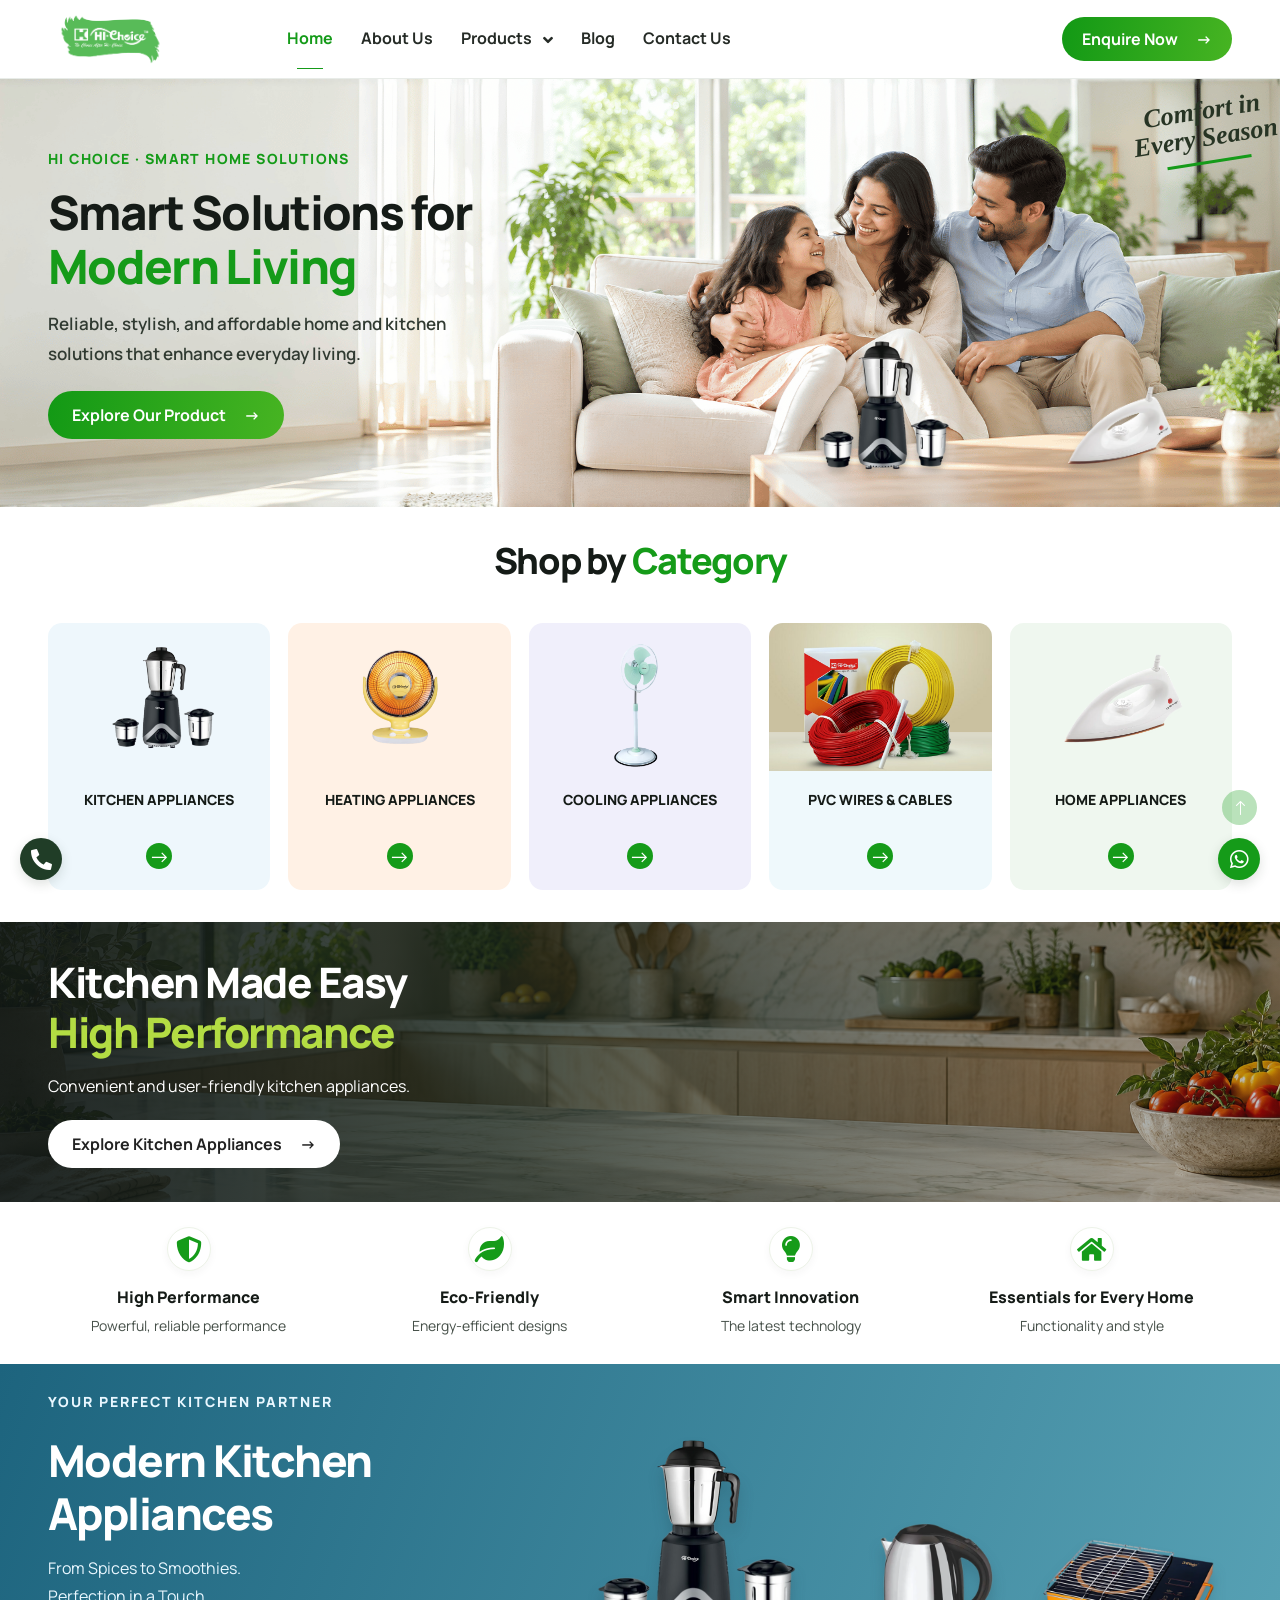
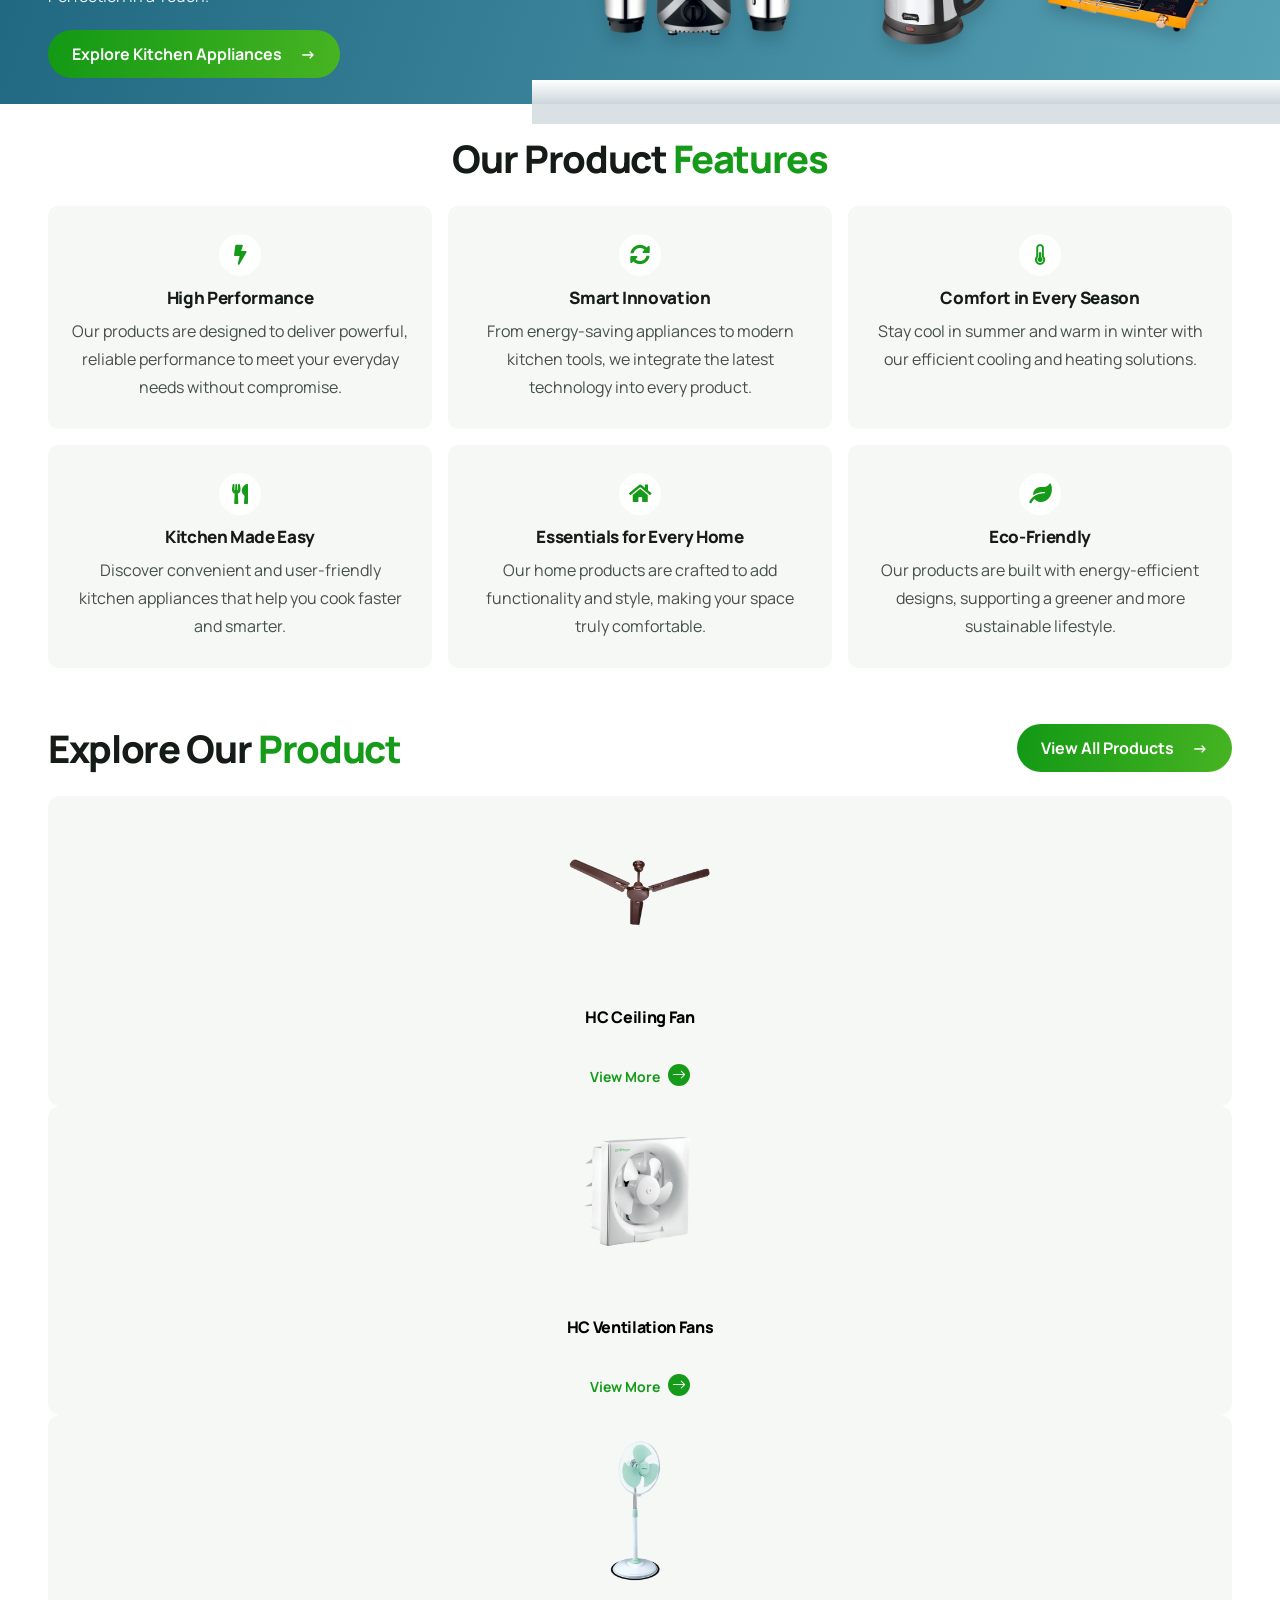
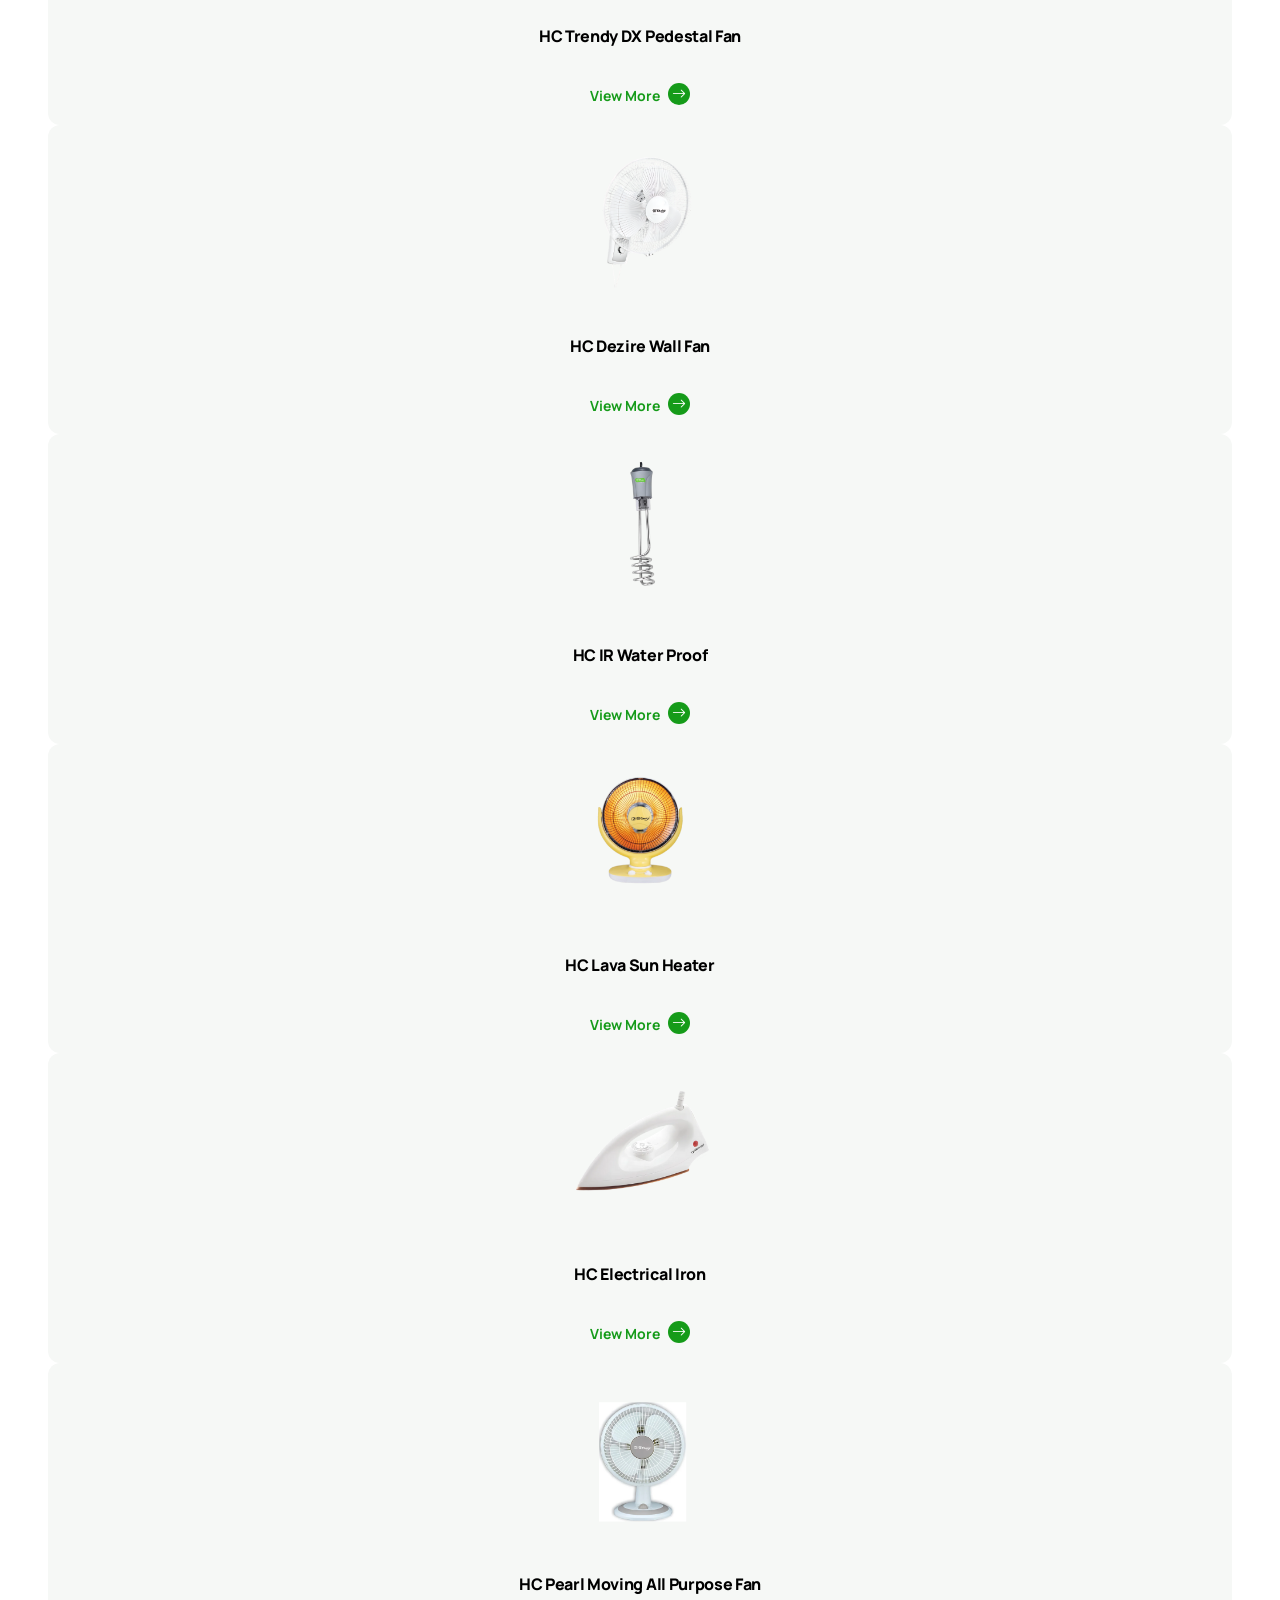
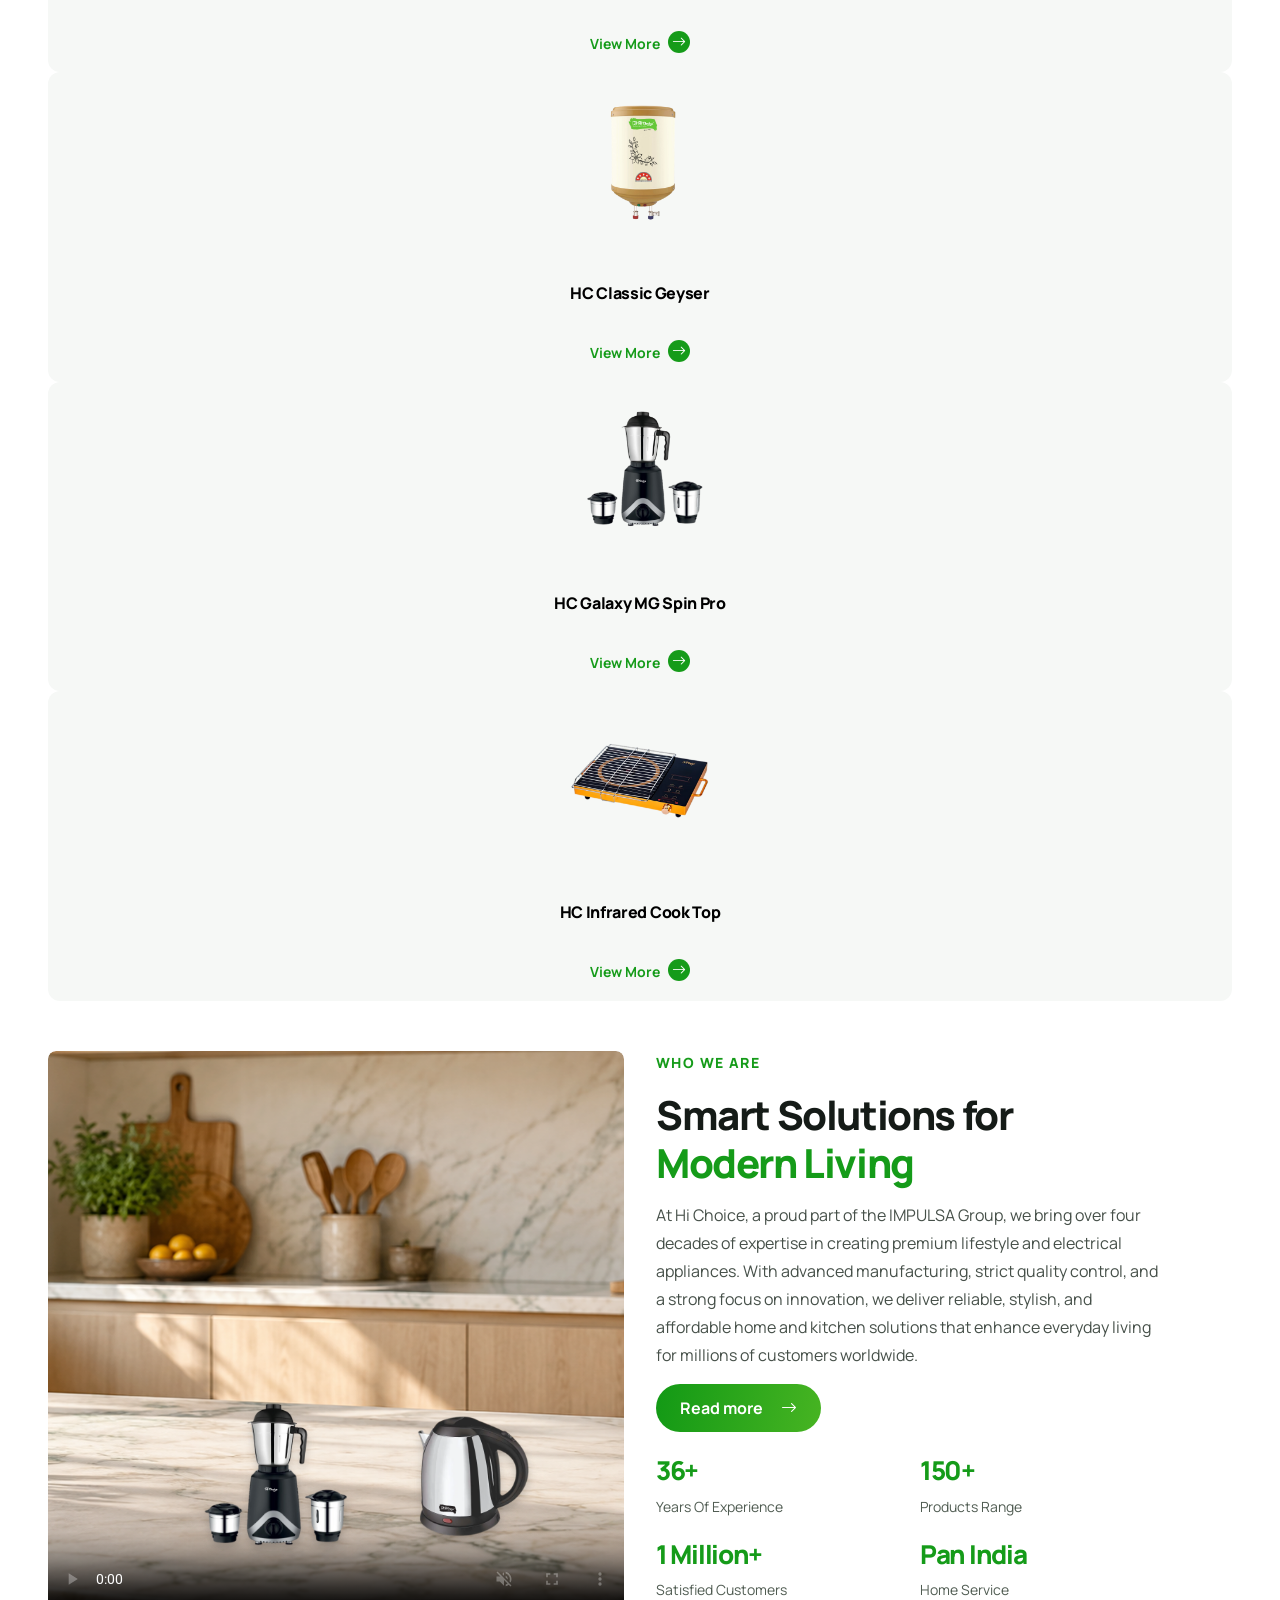
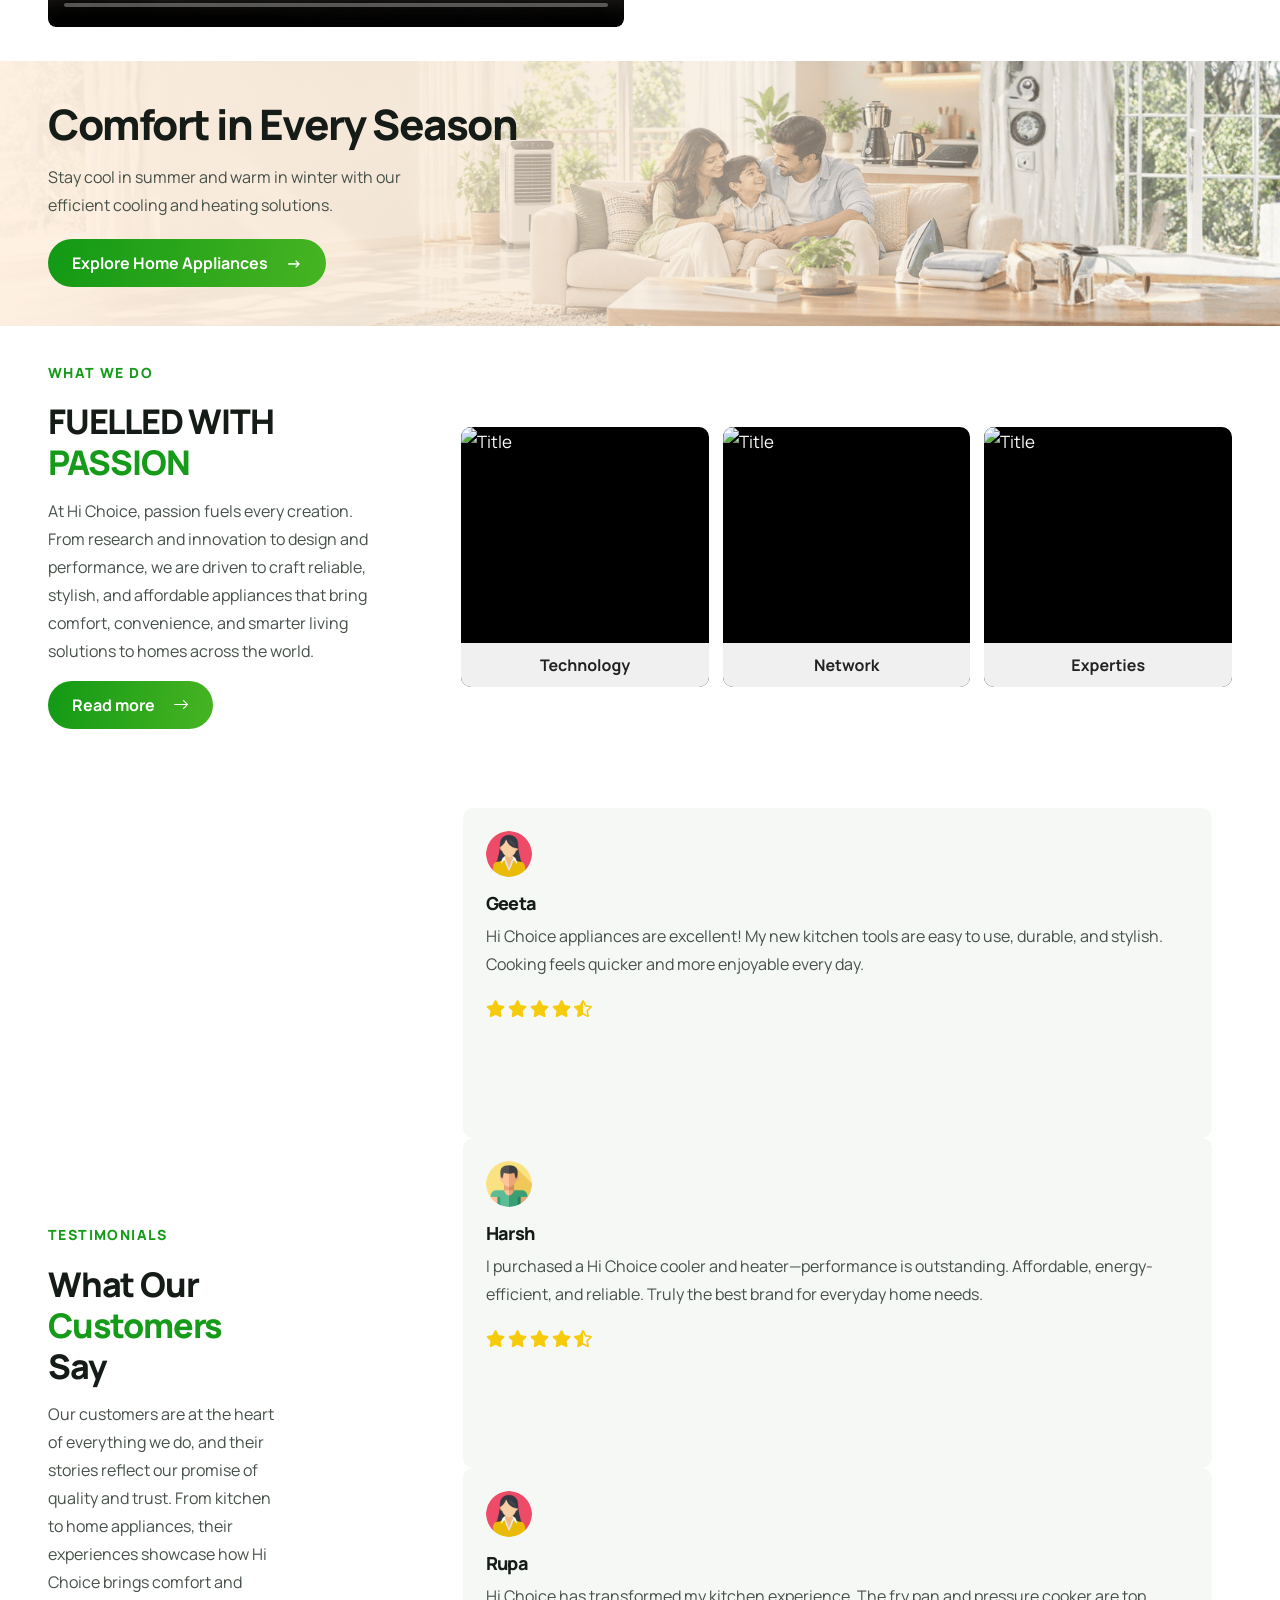
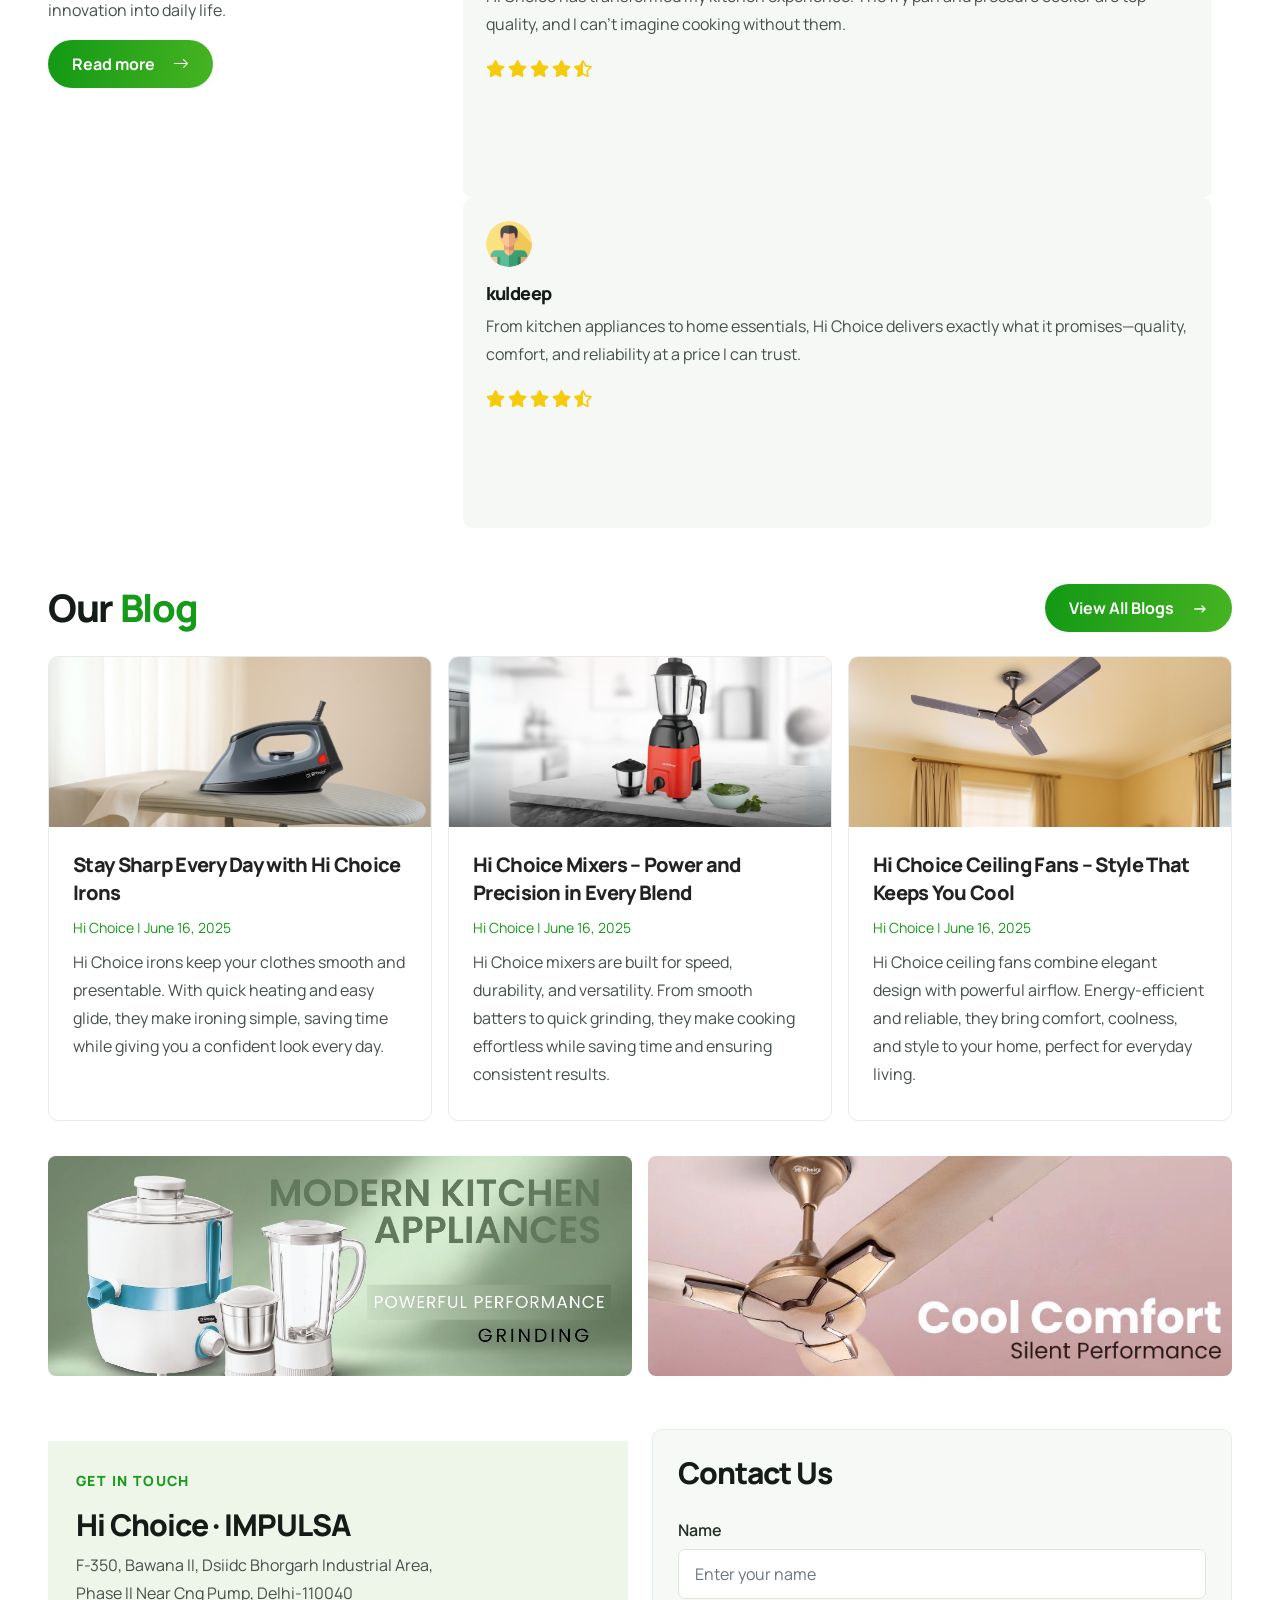
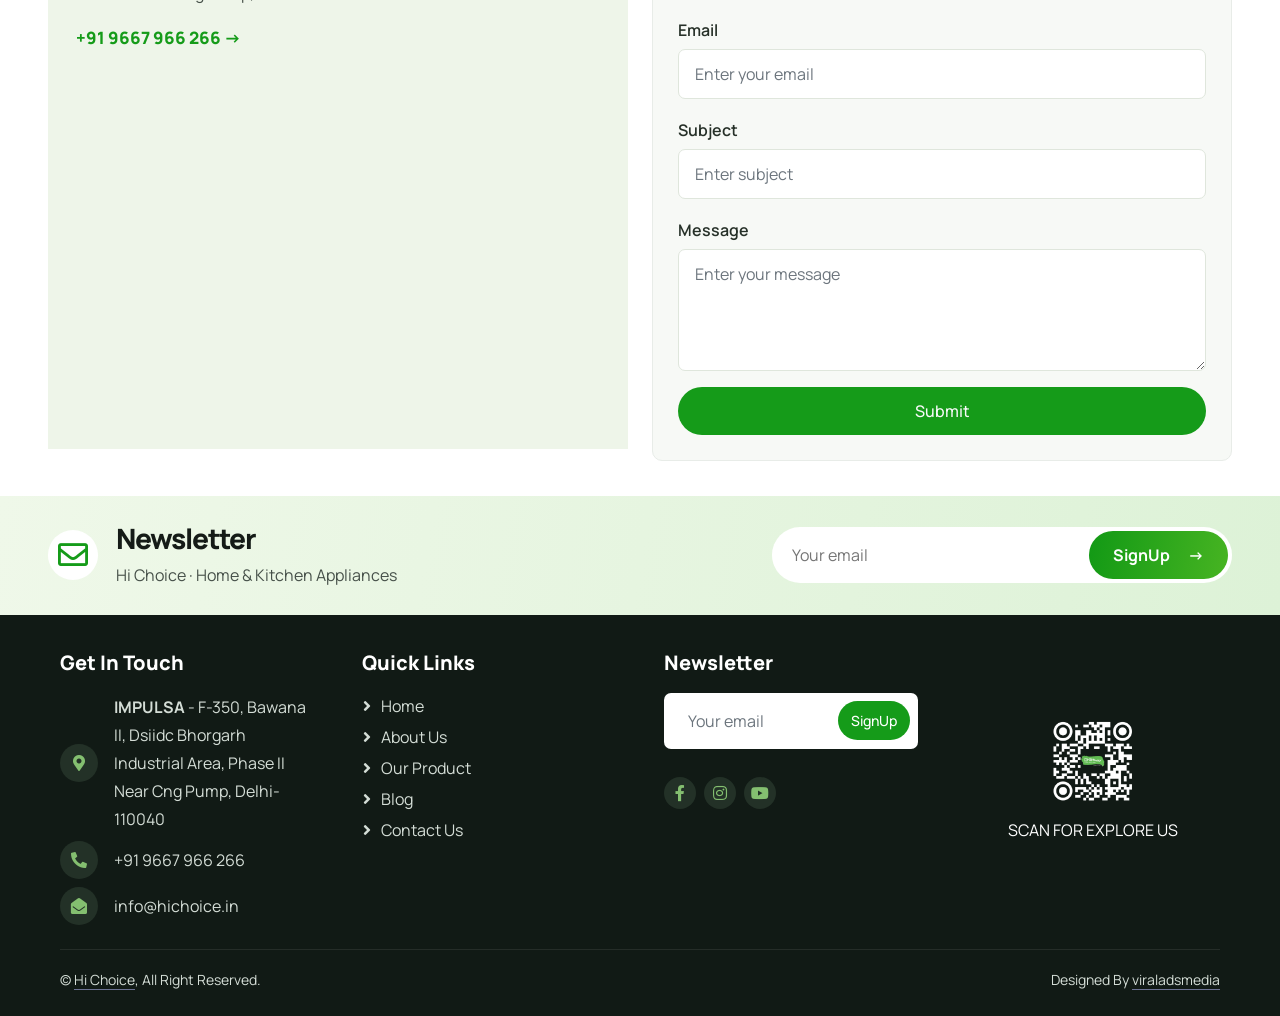
==== commit 2d6f23f6: "update  that website complete header and footer" ====
--- a/index.html
+++ b/index.html
@@ -43,10 +43,11 @@
     <link href="css/style.css" rel="stylesheet">
 
     <link href="css/home.css" rel="stylesheet">
+    <link href="css/site-shell.css" rel="stylesheet">
 </head>
 <body class="home-page">
     <a class="skip-link" href="#main-content">Skip to content</a>
-    <header id="header">
+    <header id="header" class="site-header">
         <nav class="navbar navbar-expand-lg">
             <div class="container-fluid px-0">
                 <div class="col-md-3 col-8 text-dark">
@@ -58,13 +59,13 @@
                 <button type="button" class="navbar-toggler me-4" data-bs-toggle="collapse"
                     data-bs-target="#navbarCollapse" aria-controls="navbarCollapse" aria-expanded="false"
                     aria-label="Toggle navigation">
-                    <span class="navbar-toggler-icon fa-solid fa-bars text-white"></span>
+                    <span class="navbar-toggler-icon fas fa-bars text-white"></span>
                 </button>
 
                 <div class="collapse navbar-collapse" id="navbarCollapse">
                     <ul class="navbar-nav ms-auto mb-2 mb-lg-0">
                         <li class="nav-item px-3">
-                            <a class="nav-link  active" aria-current="page" href="index.html">Home</a>
+                            <a class="active nav-link  " href="index.html" aria-current="page">Home</a>
                         </li>
                         <li class="nav-item px-3">
                             <a class="nav-link " href="about2.html">About Us</a>
@@ -322,13 +323,9 @@
                                 <h3 class="text-uppercase mb-3">Eco-Friendly</h3>
                                 <p>Our products are built with energy-efficient designs, supporting a greener and more
                                     sustainable lifestyle.</p>
-
-                            </div>
-
-                        </div>
-                    </div>
-
-
+                            </div>
+                        </div>
+                    </div>
                 </div>
             </div>
         </div>
@@ -799,7 +796,7 @@
             </div>
         </section>
     </main>
-    <div class="container-fluid bg-secondary text-light footer mt-5 pt-5 wow fadeIn " data-wow-delay="0.1s">
+    <div class="container-fluid bg-secondary text-light footer site-footer mt-5 pt-5 wow fadeIn " data-wow-delay="0.1s">
         <div class="container py-5">
             <div class="row g-5">
                 <div class="col-lg-3 col-md-6">
--- a/css/home.css
+++ b/css/home.css
@@ -44,9 +44,10 @@
 .home-page .hero-stamp{position:absolute;right:-6px;top:30px;text-align:center;color:#273424;font:bold italic 25px/1.05 Georgia,serif;transform:rotate(-9deg)}
 .home-page .hero-stamp span{display:block;height:3px;width:85px;background:var(--green);margin:9px auto 0}
 .home-page .hero-stamp{right:-45px;top:18px;font-size:26px}
-.home-page .hero-products{position:absolute;display:flex;align-items:end;justify-content:center;right:3%;bottom:-12px;width:48%;height:38%;pointer-events:none}
-.home-page .hero-products img{width:32%;height:100%;object-fit:contain;filter:drop-shadow(0 9px 5px #242a2526)}
-.home-page .hero-products img:nth-child(2){height:124%;width:40%}
+.home-page .hero-products{position:absolute;display:flex;align-items:flex-end;justify-content:center;right:0;bottom:9%;width:42%;height:40%;pointer-events:none}
+/* Offset the transparent padding in the product assets so their bases meet the tabletop. */
+.home-page .hero-products img{width:54%;height:100%;object-fit:contain;object-position:center bottom;transform:translateY(17%);filter:drop-shadow(0 5px 3px #242a2538)}
+.home-page .hero-products img:nth-child(2){height:70%;width:42%}
 .home-page .Shop-cat{padding:32px 0!important}
 .home-page .Shop-cat>h2{text-align:center!important;font-size:36px;margin-bottom:24px!important}
 .home-page .Shop-cat>.row{display:grid;grid-template-columns:repeat(5,minmax(0,1fr));gap:18px;margin:0}
@@ -131,7 +132,7 @@
 .home-page .stat-grid{display:grid;grid-template-columns:repeat(4,minmax(0,1fr));gap:10px;margin-top:23px}
 .home-page .stat-grid strong{display:block;font-size:26px;color:var(--green);font-weight:800;line-height:1.2;white-space:nowrap;letter-spacing:-.05em}
 .home-page .stat-grid span{display:block;font-size:14px;color:#505c52;margin-top:8px}
-.home-page .comfort-banner{background:linear-gradient(90deg,#fff0e1f5,#f6e6d3b3 44%,#f2e4d322),url('../img/home-family-hero.png') center 55%/cover}
+.home-page .comfort-banner{background:linear-gradient(90deg,#fff0e1f5,#f6e6d3b3 44%,#f2e4d322),url('../img/everyseasonbanner.png') center 55%/cover}
 .home-page .comfort-banner h2{color:var(--ink)}
 .home-page .comfort-banner .banner-inner{min-height:265px}
 .home-page .comfort-products{position:absolute;right:5%;bottom:0;display:flex;height:260px;width:48%;justify-content:center}
@@ -145,10 +146,10 @@
 .home-page .purpose-home p{font-size:16px}
 .home-page .purpose-home .col-lg-9 .row{display:grid;grid-template-columns:repeat(3,1fr);gap:14px;margin:0}
 .home-page .purpose-home .col-md-4{width:auto;padding:0}
-.home-page .purpose-home .card{border-radius:10px;overflow:hidden}
-.home-page .purpose-home .card-img{height:215px;object-fit:cover}
+.home-page .purpose-home .card{position:relative;height:260px;border-radius:10px;overflow:hidden}
+.home-page .purpose-home .card-img{position:absolute;inset:0;display:block;width:100%;height:100%;object-fit:fill;object-position:center}
 .home-page .purpose-home .card-img:hover{opacity:1}
-.home-page .purpose-home .button-48{padding:14px 8px;color:#222;font-family:inherit;font-size:16px;text-transform:none}
+.home-page .purpose-home .button-48{position:absolute;bottom:0;left:0;width:100%;padding:14px 8px;background:#fffffff0;color:#222;font-family:inherit;font-size:16px;text-transform:none}
 .home-page .reviews-home{padding:20px 0 38px!important}
 .home-page .reviews-home .text-center{text-align:left!important}
 .home-page .reviews-home>.row{margin:0;justify-content:space-between!important}
@@ -225,16 +226,16 @@
 @media(max-width:991px){
  .home-page .navbar .container-fluid>.col-md-3{width:50%}.home-page .navbar .nav-enquire{display:none}.home-page .navbar .navbar-nav{align-items:stretch}.home-page .navbar .nav-link{padding:10px 0!important}
  .home-page .navbar .nav-icon{display:block}.home-page .navbar .btn-dark{color:var(--green)!important;background:#f1f6ed;border:0;border-radius:50%}.home-page #navbarCollapse{padding:12px 0}
- .home-page .reference-hero{height:375px}.home-page .hero-backdrop{object-position:56% center}.home-page .hero-copy{width:44%}.home-page .hero-copy h1{font-size:38px}.home-page .hero-copy .eyebrow{font-size:13px}.home-page .hero-stamp{display:none}.home-page .hero-products{right:0;width:49%;height:32%}
+ .home-page .reference-hero{height:375px}.home-page .hero-backdrop{object-position:56% center}.home-page .hero-copy{width:44%}.home-page .hero-copy h1{font-size:38px}.home-page .hero-copy .eyebrow{font-size:13px}.home-page .hero-stamp{display:none}.home-page .hero-products{right:0;width:42%;height:32%}
  .home-page .Shop-cat>.row{gap:10px}.home-page .Shop-cat .card-img-top{height:110px;padding:8px 8px 0}.home-page .Shop-cat .card-title{font-size:13px}.home-page .banner-copy h2{font-size:34px}
  .home-page .about-home>.row{gap:22px}.home-page .about-home video{min-height:390px}.home-page .about-home .fs-2{font-size:34px!important}
- .home-page .purpose-home>.container>.row{grid-template-columns:1fr}.home-page .purpose-home .card-img{height:190px}.home-page .reviews-home>.row>:first-child{padding-bottom:22px}.home-page .contect-sec iframe{min-height:300px;height:300px;margin-bottom:16px}.home-page .offers-home img{height:175px}
+ .home-page .purpose-home>.container>.row{grid-template-columns:1fr}.home-page .purpose-home .card{height:235px}.home-page .reviews-home>.row>:first-child{padding-bottom:22px}.home-page .contect-sec iframe{min-height:300px;height:300px;margin-bottom:16px}.home-page .offers-home img{height:175px}
 }
 @media(max-width:767px){
  .home-page .home-container,.home-page .container,.home-page .container-xxl,.home-page main>.container-fluid:not(.promo-home){width:calc(100% - 36px)}
  .home-page #header{padding:0 18px}.home-page .navbar-brand img{width:105px!important;height:43px}
  .home-page .reference-hero{height:550px}.home-page .hero-backdrop{height:300px;top:auto;bottom:0;object-position:70% center}.home-page .reference-hero::after{content:'';position:absolute;left:0;right:0;top:240px;height:55px;background:linear-gradient(#eef3eb,transparent)}
- .home-page .hero-copy{top:25px;width:100%;transform:none}.home-page .hero-copy h1{font-size:42px;line-height:1.1;margin-bottom:12px}.home-page .hero-copy>p:not(.eyebrow){max-width:320px;margin-bottom:15px}.home-page .hero-products{width:72%;right:0;bottom:-14px;height:120px;z-index:2}.home-page .hero-copy .eyebrow{font-size:13px;margin-bottom:10px}
+ .home-page .hero-copy{top:25px;width:100%;transform:none}.home-page .hero-copy h1{font-size:42px;line-height:1.1;margin-bottom:12px}.home-page .hero-copy>p:not(.eyebrow){max-width:320px;margin-bottom:15px}.home-page .hero-products{width:58%;right:0;bottom:24px;height:120px;z-index:2}.home-page .hero-copy .eyebrow{font-size:13px;margin-bottom:10px}
  .home-page .home-button{padding:10px 18px;font-size:14px;gap:12px}.home-page .section-title,.home-page .Shop-cat>h2{font-size:30px}.home-page .Shop-cat{padding:25px 0!important}
  .home-page .Shop-cat>.row{grid-template-columns:repeat(2,minmax(0,1fr));gap:12px}.home-page .Shop-cat .card-title{font-size:14px}.home-page .Shop-cat .card-img-top{height:125px}.home-page .Shop-cat>.row>:last-child{grid-column:1/-1}.home-page .Shop-cat>.row>:last-child .card{flex-direction:row;align-items:center}.home-page .Shop-cat>.row>:last-child img{width:45%;height:110px}.home-page .Shop-cat>.row>:last-child .card-body{flex:1}
  .home-page .banner-inner{min-height:345px;align-items:start}.home-page .banner-copy{width:100%;padding:26px 0}.home-page .banner-copy h2{font-size:34px}.home-page .banner-copy p{max-width:300px;font-size:16px;margin-bottom:16px}.home-page .cooking-product{width:65%;height:180px;right:0;top:auto;bottom:-12px}.home-page .cooking-banner .banner-copy{padding-bottom:130px}
@@ -244,7 +245,7 @@
  .home-page .section-heading{align-items:start;gap:12px}.home-page .section-heading .home-button{padding:9px 12px;font-size:13px;flex-shrink:0}.home-page .section-heading .section-title{font-size:30px}.home-page .product-sec .card>img{height:155px}.home-page .product-sec .card-title{font-size:14px}
  .home-page .about-home>.row{grid-template-columns:1fr;gap:22px}.home-page .about-home video{min-height:240px;height:240px}.home-page .about-home .about-copy{padding-bottom:0!important}.home-page .stat-grid{grid-template-columns:repeat(4,minmax(0,1fr));gap:8px}.home-page .stat-grid strong{font-size:21px}.home-page .stat-grid span{font-size:13px}
  .home-page .comfort-banner .banner-inner{min-height:395px}.home-page .comfort-products{height:200px;width:70%;right:0}.home-page .comfort-banner .banner-copy{padding-bottom:180px}
- .home-page .purpose-home .col-lg-9 .row{grid-template-columns:repeat(3,minmax(0,1fr));gap:10px}.home-page .purpose-home .card-img{height:140px}.home-page .purpose-home .button-48{font-size:14px}.home-page .blog>.row{gap:16px 0}.home-page .blog .card-img-top{aspect-ratio:2}.home-page .offers-home .row{row-gap:14px}.home-page .offers-home img{height:auto}.home-page .contect-sec form{padding:22px}
+ .home-page .purpose-home .col-lg-9 .row{grid-template-columns:repeat(3,minmax(0,1fr));gap:10px}.home-page .purpose-home .card{height:185px}.home-page .purpose-home .button-48{font-size:14px}.home-page .blog>.row{gap:16px 0}.home-page .blog .card-img-top{aspect-ratio:2}.home-page .offers-home .row{row-gap:14px}.home-page .offers-home img{height:auto}.home-page .contect-sec form{padding:22px}
  .home-page .newsletter-strip>div{flex-wrap:wrap}.home-page .newsletter-title h2{font-size:20px}.home-page .footer .row{row-gap:30px}.home-page .footer .copyright .row{row-gap:10px}
 }
 @media(max-width:420px){.home-page .stat-grid{grid-template-columns:repeat(2,minmax(0,1fr));row-gap:15px}}
@@ -305,7 +306,7 @@
   .home-page .stat-grid strong { font-size: 26px; }
   .home-page .stat-grid span { font-size: 14px; }
   .home-page .purpose-home .col-lg-9 .row { grid-template-columns: 1fr; gap: 16px; }
-  .home-page .purpose-home .card-img { height: 180px; }
+  .home-page .purpose-home .card { height: 225px; }
   .home-page .purpose-home .button-48 { font-size: 16px; }
   .home-page .newsletter-form input { padding-left: 12px; }
 }
--- a/css/site-shell.css
+++ b/css/site-shell.css
@@ -0,0 +1,63 @@
+/* Shared homepage header and footer, scoped to preserve each page's content. */
+.site-header,.site-footer{--green:#159b19;--ink:#151b17;--line:#e8ece8;font-family:'Manrope','Roboto',sans-serif;font-size:17px;line-height:1.75}
+.site-header a{color:var(--green)}
+.site-header .text-dark{color:var(--ink)!important}
+.site-header :is(a,button):focus-visible,.site-footer :is(a,button,input):focus-visible{outline:3px solid #6ac251;outline-offset:4px}
+.site-header .home-button{display:inline-flex;align-items:center;justify-content:center;gap:18px;padding:12px 24px;border:0;border-radius:50px;background:linear-gradient(100deg,#129915,#47b422);color:white;font-size:16px;font-weight:700;line-height:1.5;transition:background .2s,transform .2s}
+.site-header .home-button:hover{color:white;background:#127d15;transform:translateY(-2px)}
+.site-footer>.container{width:calc(100% - 96px);max-width:1200px;margin-left:auto;margin-right:auto;padding-left:0;padding-right:0}
+.site-footer h4{font-family:inherit;line-height:1.2;font-weight:800;letter-spacing:-.035em}
+.site-footer .form-control{background:white;color:#283b29;border:1px solid #dfe6dc;padding:12px 16px;font-size:16px;border-radius:7px!important}
+.site-footer .form-control:focus{border-color:var(--green);box-shadow:0 0 0 3px #159b1910}
+.site-footer .wow,.site-footer.wow{visibility:visible!important}
+.site-header#header{background:#fffffff5;border-bottom:1px solid var(--line);position:sticky;top:0;z-index:1030;padding:0 48px;backdrop-filter:blur(14px)}
+.site-header .navbar{max-width:1200px;margin:auto;padding:8px 0}
+.site-header .navbar .container-fluid>.col-md-3{width:19%}
+.site-header .navbar-brand{padding:0}
+.site-header .navbar-brand img{width:125px!important;height:50px;object-fit:contain}
+.site-header .navbar .navbar-nav .nav-link{font-family:inherit;font-size:16px;font-weight:700;padding:16px 0;text-transform:none;color:#252b26}
+.site-header .navbar .nav-link.active,.site-header .navbar .nav-link:hover{color:var(--green)}
+.site-header .navbar .nav-link.active{box-shadow:0 11px 0 -10px var(--green)}
+.site-header .navbar .nav-icon{display:none}
+.site-header .navbar .nav-item{padding-left:14px!important;padding-right:14px!important}
+.site-header .navbar .nav-enquire{margin-left:auto;flex-shrink:0;padding:10px 20px}
+.site-header .navbar-toggler{background:white;border:1px solid var(--line);border-radius:8px;padding:9px 10px;margin-right:0!important}
+.site-header .navbar-toggler-icon{color:var(--ink)!important;width:22px;height:auto}
+.site-header .dropdown-menu{border:1px solid var(--line)!important;padding:10px;border-radius:10px;box-shadow:0 12px 30px #15201518;max-height:70vh;overflow-y:auto}
+.site-header .dropdown-item{padding:7px 12px;color:#414942;font-size:16px;border-radius:6px}
+.site-header .dropdown-item:hover{background:#eff8eb;color:var(--green)}
+.site-footer.footer{background:#111a15!important;color:#d4ddd6!important;margin-top:0!important;padding-top:0!important;font-size:16px}
+.site-footer.footer>.container{padding-top:36px!important;padding-bottom:24px!important}
+.site-footer.footer h4{font-size:20px;color:white;text-transform:none!important;letter-spacing:0;margin-bottom:18px!important}
+.site-footer.footer a,.site-footer.footer .btn.btn-link{font-size:16px;color:#d4ddd6}
+.site-footer.footer .btn-square,.site-footer.footer .btn-dark{border:0;border-radius:50%;background:#233127!important}
+.site-footer.footer .text-primary{color:#84bf70!important}
+.site-footer.footer .img-box{max-width:90px;margin-bottom:10px}
+.site-footer.footer .img-box img{border-radius:8px}
+.site-footer.footer .copyright{background:none;border-top:1px solid #ffffff15;font-size:14px;padding:18px 0 0}
+.site-footer.footer .copyright a{font-size:14px}
+.site-footer.footer .container:last-child{padding-top:0!important}
+.site-footer.footer button{background:var(--green)!important;border-radius:30px;font-size:14px}
+@media(min-width:992px){.site-header .navbar .dropdown-menu.show,.site-header .navbar .nav-item:focus-within .dropdown-menu{opacity:1;visibility:visible;top:100%}}
+@media(max-width:1199px){
+ .site-header#header{padding:0 32px}
+ .site-header .navbar .nav-item{padding-left:9px!important;padding-right:9px!important}
+ .site-footer>.container{width:calc(100% - 64px)}
+}
+@media(max-width:991px){
+ .site-header .navbar .container-fluid>.col-md-3{width:50%}
+ .site-header .navbar .nav-enquire{display:none}
+ .site-header .navbar .navbar-nav{align-items:stretch}
+ .site-header .navbar .nav-link{padding:10px 0!important}
+ .site-header .navbar .nav-icon{display:block}
+ .site-header .navbar .btn-dark{color:var(--green)!important;background:#f1f6ed;border:0;border-radius:50%}
+ .site-header #navbarCollapse{padding:12px 0}
+}
+@media(max-width:767px){
+ .site-header#header{padding:0 18px}
+ .site-header .navbar-brand img{width:105px!important;height:43px}
+ .site-footer>.container{width:calc(100% - 36px)}
+ .site-footer.footer .row{row-gap:30px}
+ .site-footer.footer .copyright .row{row-gap:10px}
+}
+@media(prefers-reduced-motion:reduce){.site-header *,.site-footer *{animation:none!important;transition:none!important}}
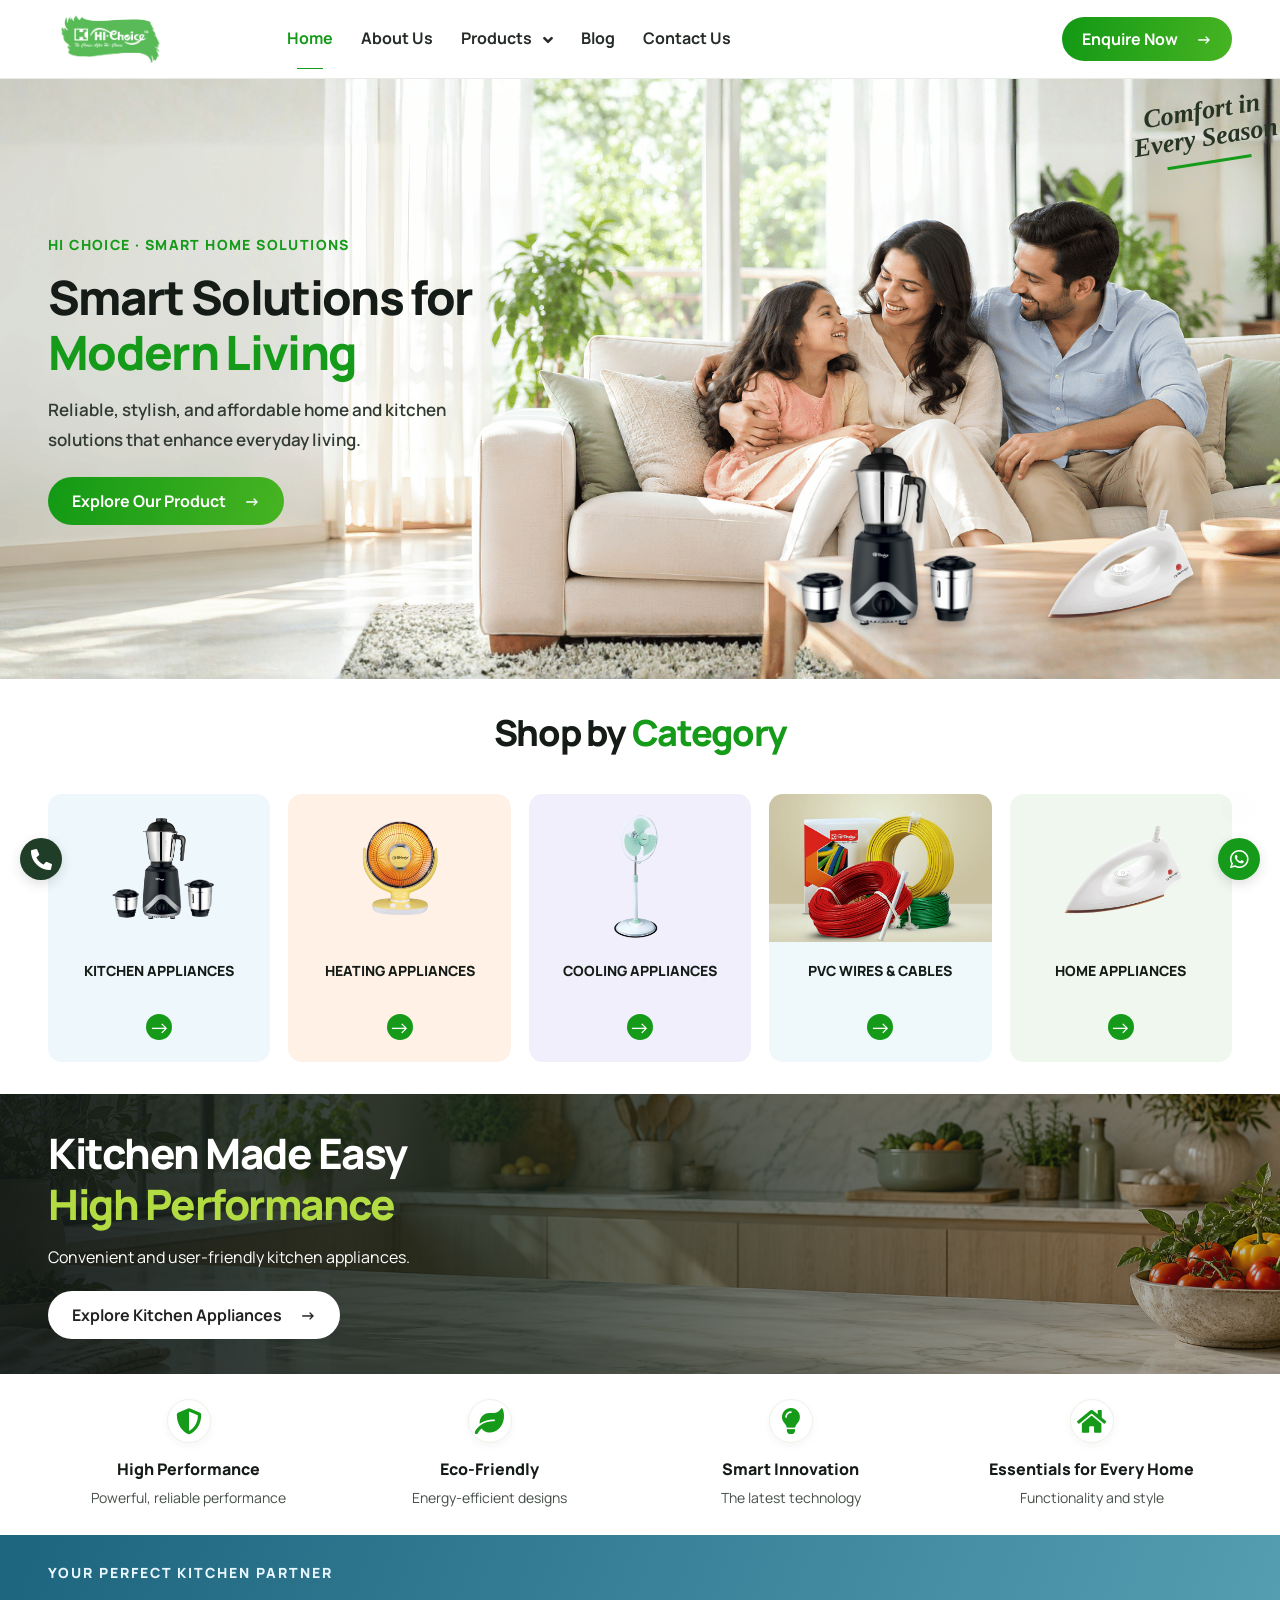
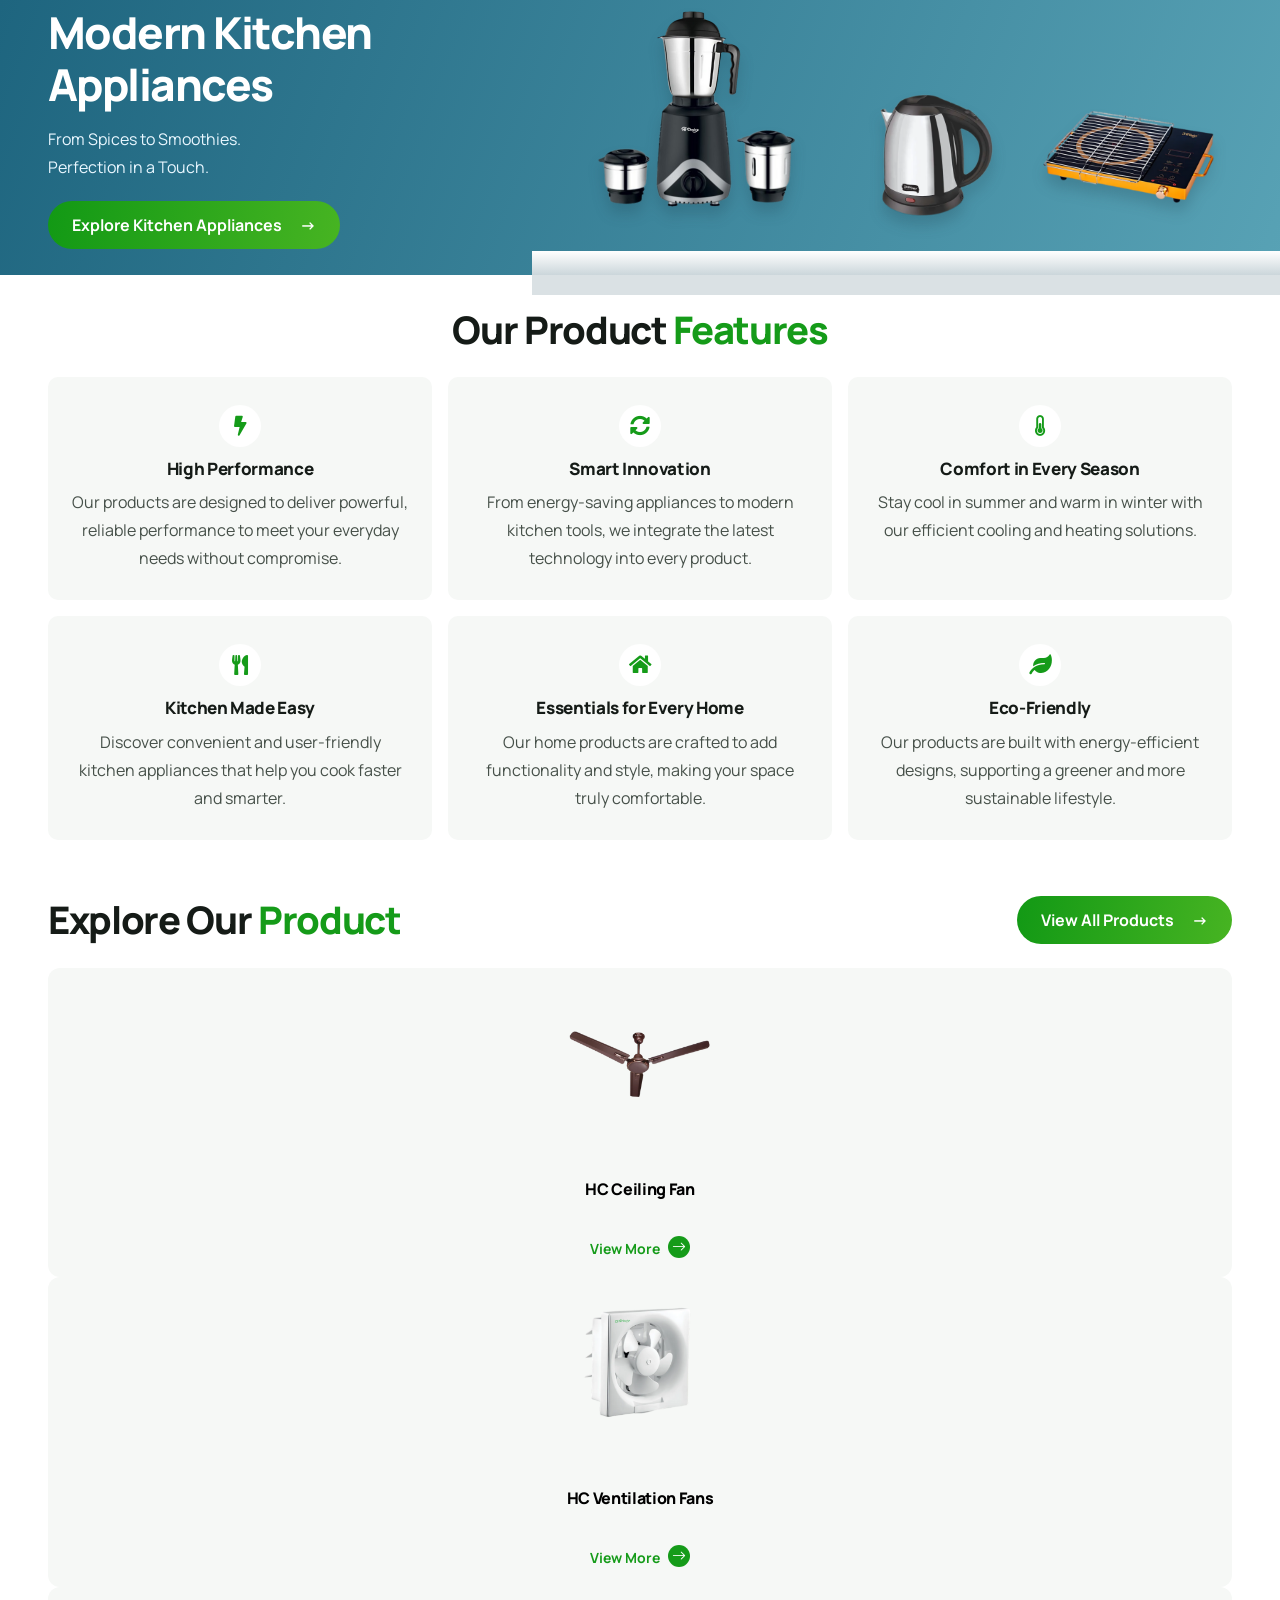
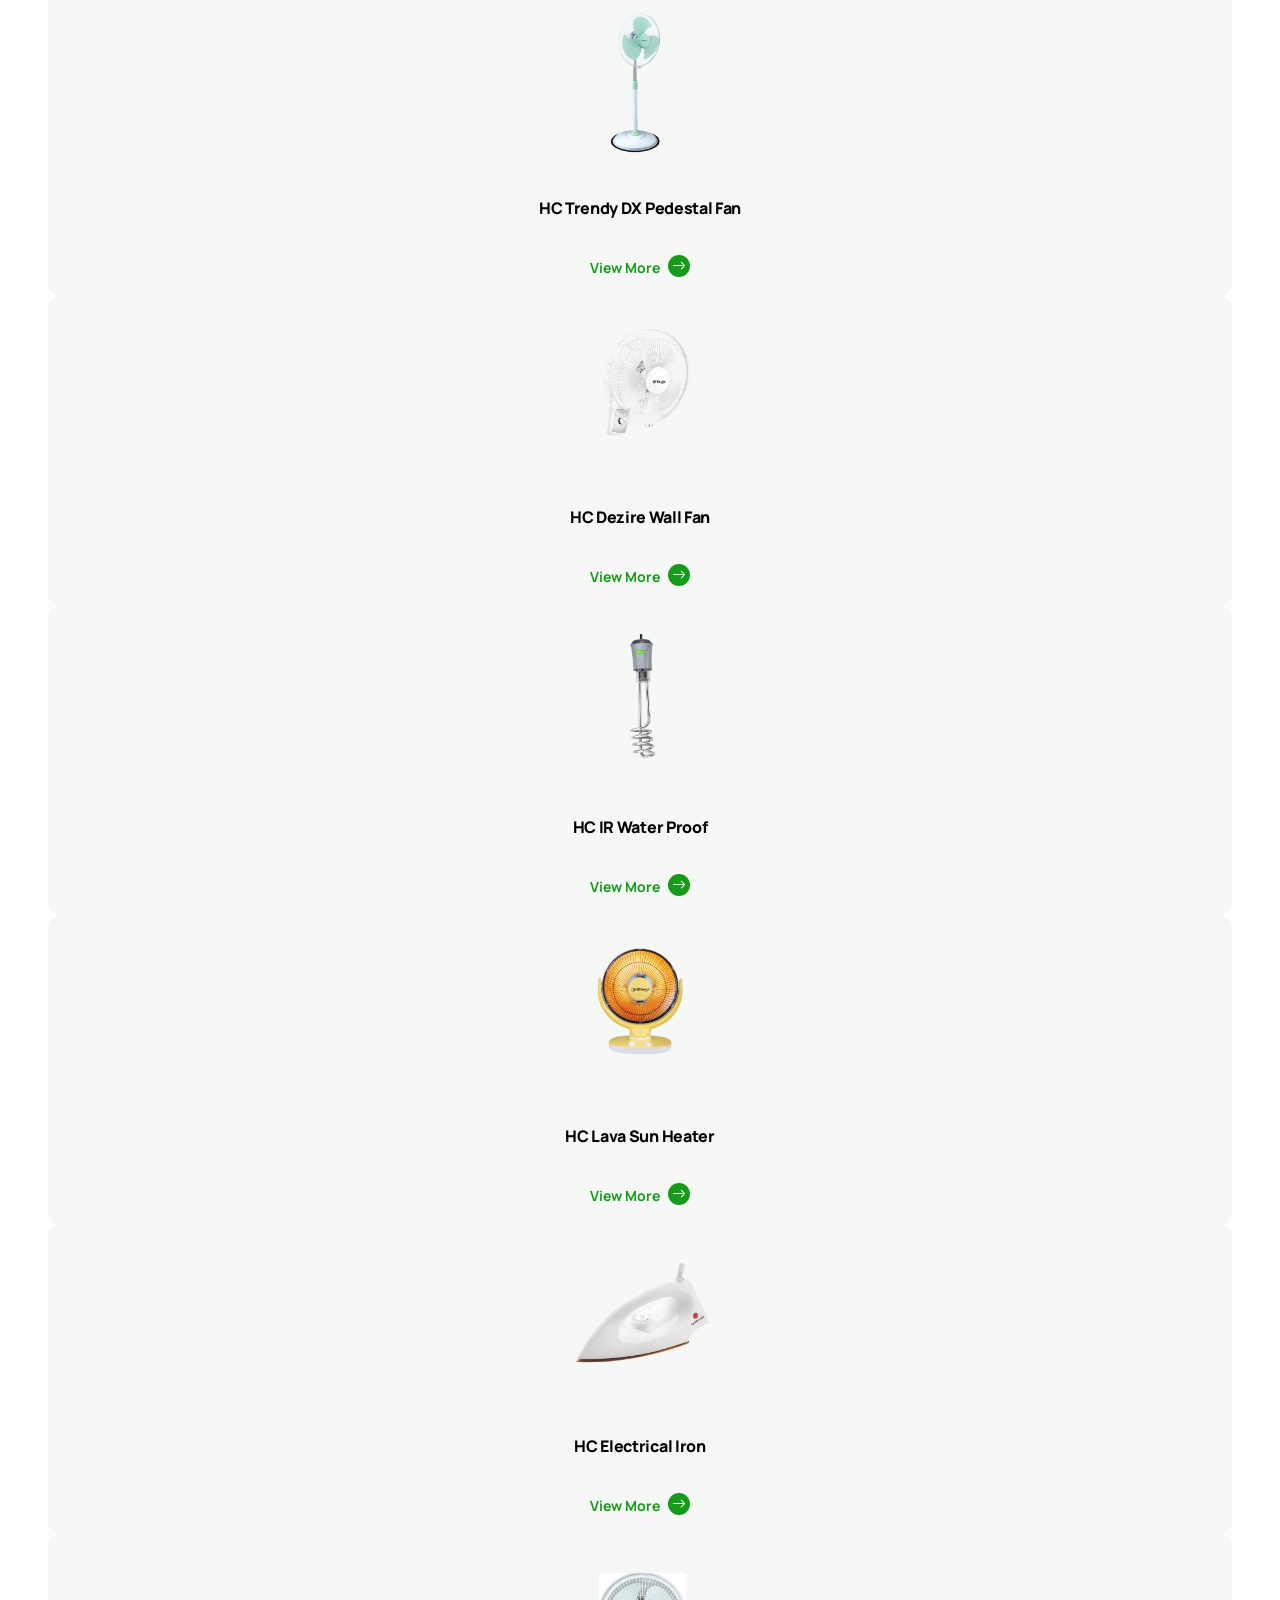
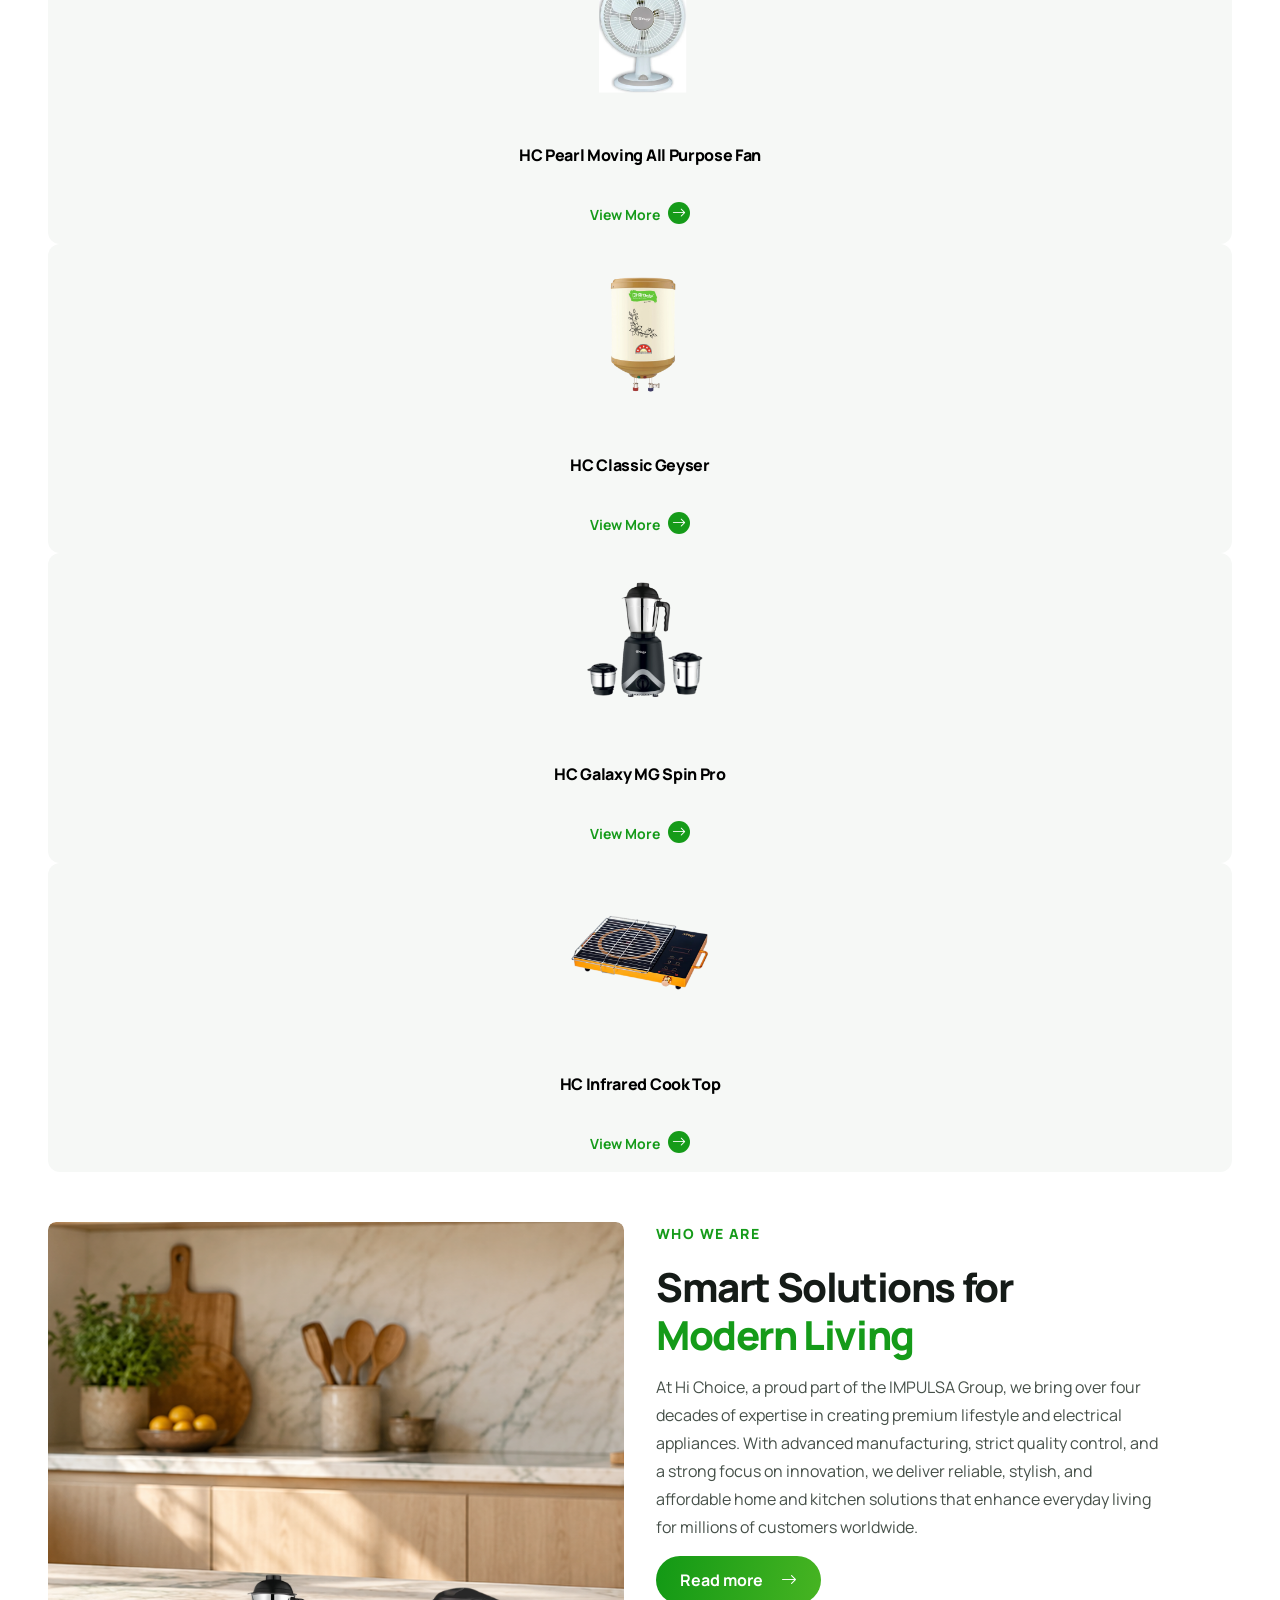
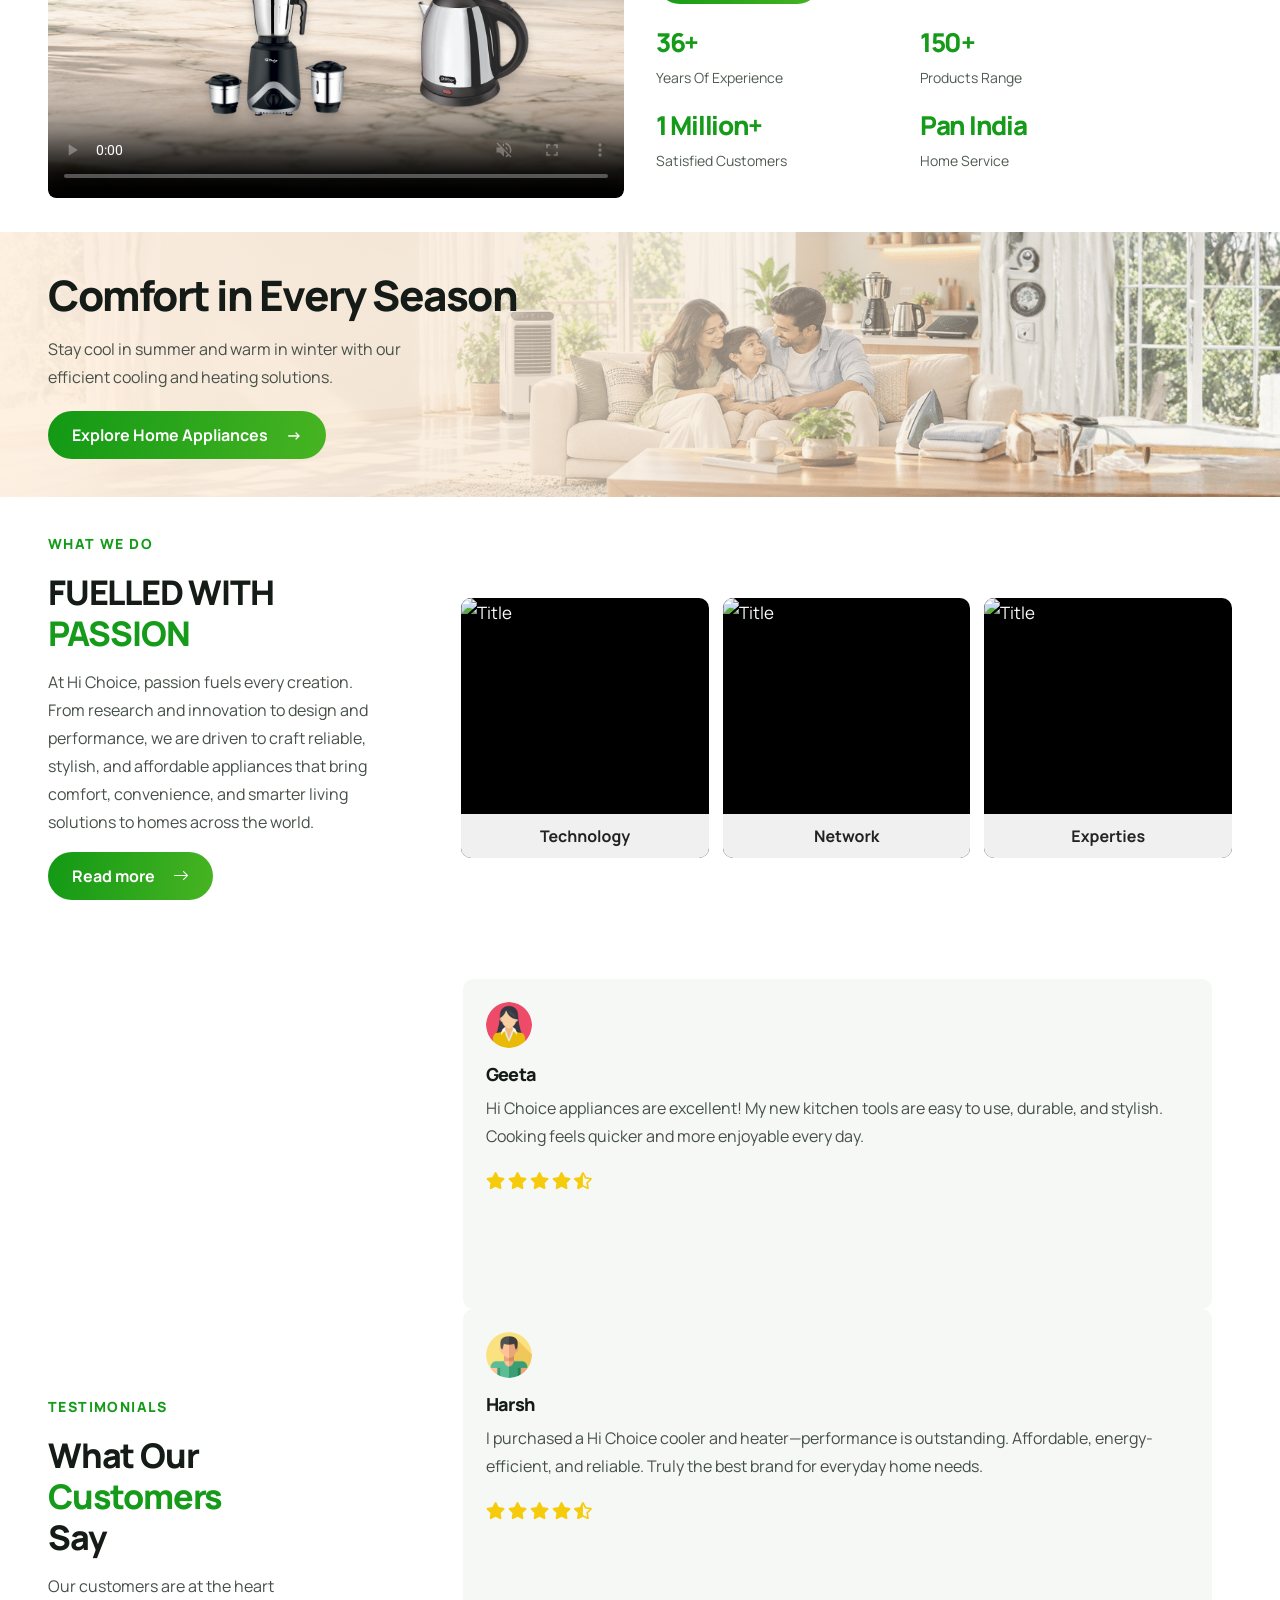
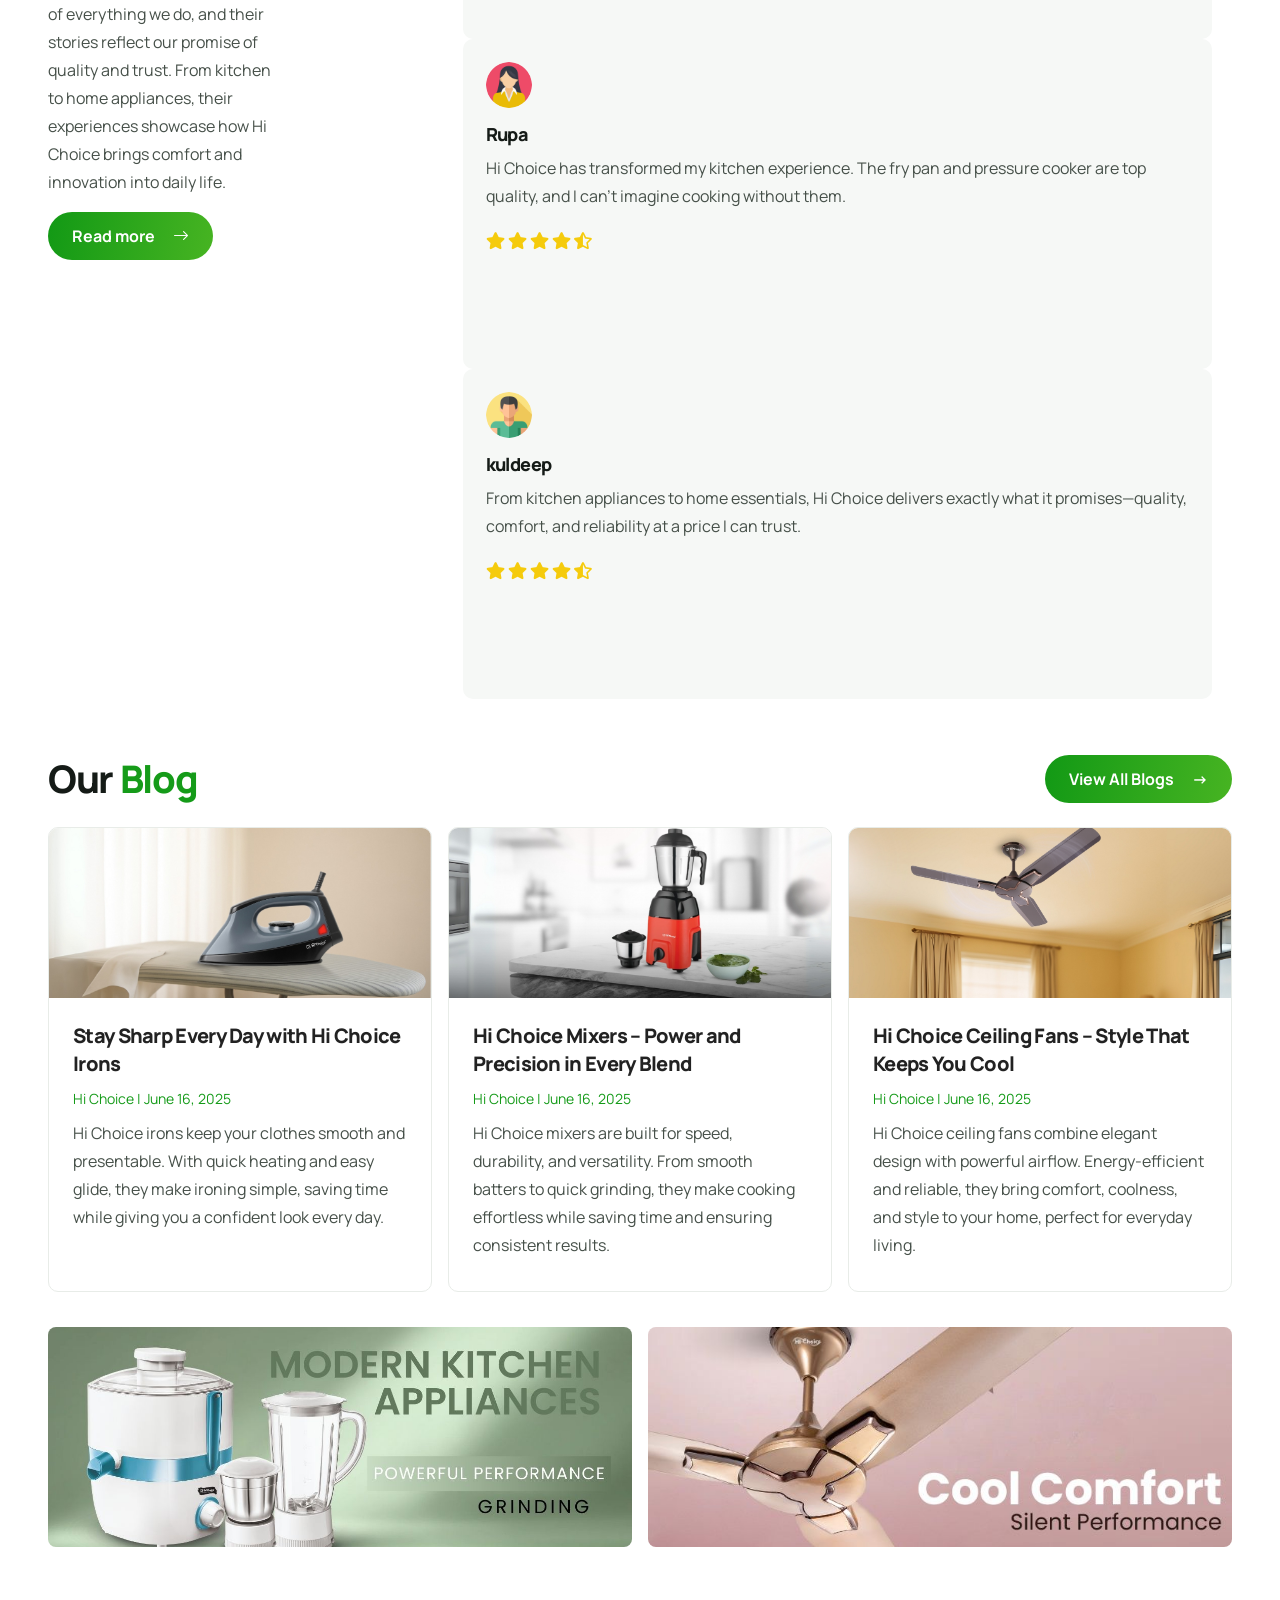
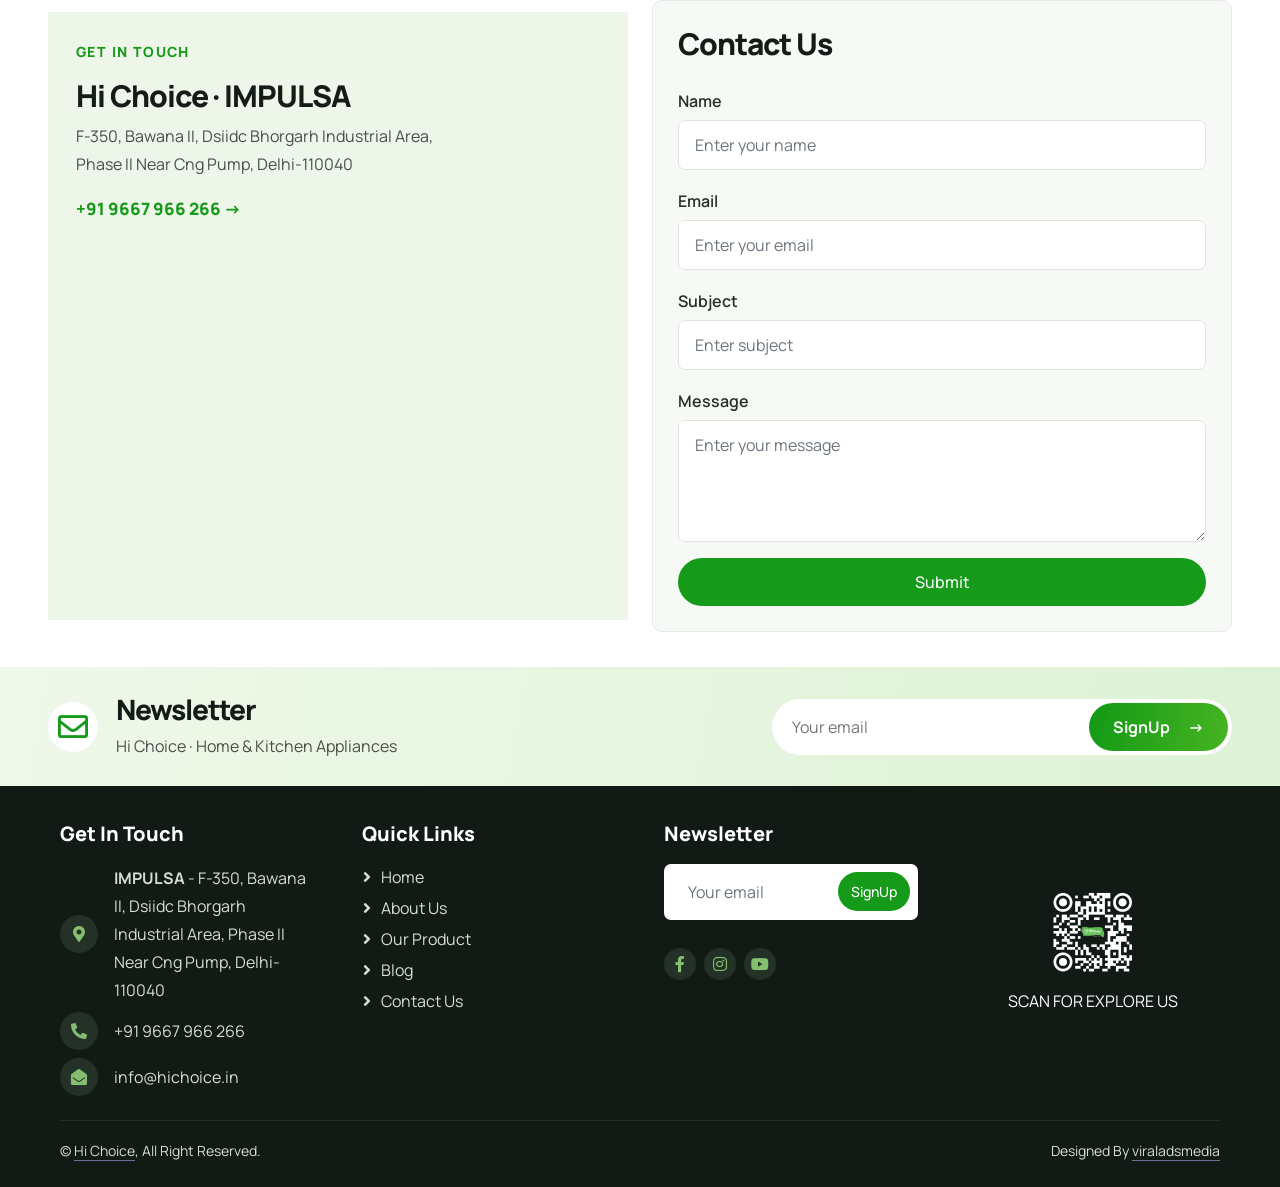
==== commit e0c5ec2f: "update page degine" ====
--- a/index.html
+++ b/index.html
@@ -834,7 +834,6 @@
                     <a class="btn btn-link" href="blog2.html">Blog</a>
                     <a class="btn btn-link" href="contact2.html">Contact Us</a>
                 </div>
-
                 <div class="col-lg-3 col-md-6">
                     <h4 class="text-uppercase mb-4">Newsletter</h4>
                     <div class="position-relative mb-4">
@@ -854,7 +853,6 @@
                         <a class="btn btn-lg-square btn-dark text-primary m-1"
                             href="https://www.youtube.com/@hichoice.appliances" aria-label="Hi Choice on YouTube"><i
                                 class="fab fa-youtube"></i></a>
-
                     </div>
                 </div>
                 <div class="col-lg-3 col-md-6 d-flex justify-content-center flex-column align-items-center">
@@ -896,5 +894,4 @@
     <script src="js/main.js"></script>
     <script src="js/home.js"></script>
 </body>
-
 </html>
--- a/css/home.css
+++ b/css/home.css
@@ -34,7 +34,7 @@
 .home-page .dropdown-menu{border:1px solid var(--line)!important;padding:10px;border-radius:10px;box-shadow:0 12px 30px #15201518;max-height:70vh;overflow-y:auto}
 .home-page .dropdown-item{padding:7px 12px;color:#414942;font-size:16px;border-radius:6px}
 .home-page .dropdown-item:hover{background:#eff8eb;color:var(--green)}
-.home-page .reference-hero{position:relative;height:clamp(380px,33.5vw,510px);background:#eef3eb;overflow:hidden}
+.home-page .reference-hero{position:relative;height:600px;background:#eef3eb;overflow:hidden}
 .home-page .hero-backdrop{position:absolute;inset:0;width:100%;height:100%;object-fit:cover;object-position:center}
 .home-page .hero-content{position:relative;height:100%}
 .home-page .hero-copy{position:absolute;top:50%;transform:translateY(-50%);width:41%;z-index:2}
@@ -226,7 +226,7 @@
 @media(max-width:991px){
  .home-page .navbar .container-fluid>.col-md-3{width:50%}.home-page .navbar .nav-enquire{display:none}.home-page .navbar .navbar-nav{align-items:stretch}.home-page .navbar .nav-link{padding:10px 0!important}
  .home-page .navbar .nav-icon{display:block}.home-page .navbar .btn-dark{color:var(--green)!important;background:#f1f6ed;border:0;border-radius:50%}.home-page #navbarCollapse{padding:12px 0}
- .home-page .reference-hero{height:375px}.home-page .hero-backdrop{object-position:56% center}.home-page .hero-copy{width:44%}.home-page .hero-copy h1{font-size:38px}.home-page .hero-copy .eyebrow{font-size:13px}.home-page .hero-stamp{display:none}.home-page .hero-products{right:0;width:42%;height:32%}
+ .home-page .hero-backdrop{object-position:56% center}.home-page .hero-copy{width:44%}.home-page .hero-copy h1{font-size:38px}.home-page .hero-copy .eyebrow{font-size:13px}.home-page .hero-stamp{display:none}.home-page .hero-products{right:0;width:42%;height:32%}
  .home-page .Shop-cat>.row{gap:10px}.home-page .Shop-cat .card-img-top{height:110px;padding:8px 8px 0}.home-page .Shop-cat .card-title{font-size:13px}.home-page .banner-copy h2{font-size:34px}
  .home-page .about-home>.row{gap:22px}.home-page .about-home video{min-height:390px}.home-page .about-home .fs-2{font-size:34px!important}
  .home-page .purpose-home>.container>.row{grid-template-columns:1fr}.home-page .purpose-home .card{height:235px}.home-page .reviews-home>.row>:first-child{padding-bottom:22px}.home-page .contect-sec iframe{min-height:300px;height:300px;margin-bottom:16px}.home-page .offers-home img{height:175px}
@@ -234,7 +234,7 @@
 @media(max-width:767px){
  .home-page .home-container,.home-page .container,.home-page .container-xxl,.home-page main>.container-fluid:not(.promo-home){width:calc(100% - 36px)}
  .home-page #header{padding:0 18px}.home-page .navbar-brand img{width:105px!important;height:43px}
- .home-page .reference-hero{height:550px}.home-page .hero-backdrop{height:300px;top:auto;bottom:0;object-position:70% center}.home-page .reference-hero::after{content:'';position:absolute;left:0;right:0;top:240px;height:55px;background:linear-gradient(#eef3eb,transparent)}
+ .home-page .hero-backdrop{height:300px;top:auto;bottom:0;object-position:70% center}.home-page .reference-hero::after{content:'';position:absolute;left:0;right:0;top:240px;height:55px;background:linear-gradient(#eef3eb,transparent)}
  .home-page .hero-copy{top:25px;width:100%;transform:none}.home-page .hero-copy h1{font-size:42px;line-height:1.1;margin-bottom:12px}.home-page .hero-copy>p:not(.eyebrow){max-width:320px;margin-bottom:15px}.home-page .hero-products{width:58%;right:0;bottom:24px;height:120px;z-index:2}.home-page .hero-copy .eyebrow{font-size:13px;margin-bottom:10px}
  .home-page .home-button{padding:10px 18px;font-size:14px;gap:12px}.home-page .section-title,.home-page .Shop-cat>h2{font-size:30px}.home-page .Shop-cat{padding:25px 0!important}
  .home-page .Shop-cat>.row{grid-template-columns:repeat(2,minmax(0,1fr));gap:12px}.home-page .Shop-cat .card-title{font-size:14px}.home-page .Shop-cat .card-img-top{height:125px}.home-page .Shop-cat>.row>:last-child{grid-column:1/-1}.home-page .Shop-cat>.row>:last-child .card{flex-direction:row;align-items:center}.home-page .Shop-cat>.row>:last-child img{width:45%;height:110px}.home-page .Shop-cat>.row>:last-child .card-body{flex:1}
@@ -273,6 +273,7 @@
 .home-page .footer .copyright, .home-page .footer .copyright a { font-size: 14px; }
 @media (max-width: 991px) {
   .home-page .reference-hero { height: 440px; }
+
   .home-page .hero-copy { width: 46%; }
   .home-page .hero-copy h1 { font-size: 38px; }
   .home-page .Shop-cat > .row { grid-template-columns: repeat(3, minmax(0, 1fr)); gap: 16px; }
@@ -280,6 +281,7 @@
 }
 @media (max-width: 767px) {
   .home-page .reference-hero { height: 660px; }
+
   .home-page .hero-copy { top: 28px; width: 100%; }
   .home-page .hero-copy h1 { font-size: 42px; }
   .home-page .hero-backdrop { height: 300px; }
--- a/css/site-shell.css
+++ b/css/site-shell.css
@@ -1,63 +1,337 @@
 /* Shared homepage header and footer, scoped to preserve each page's content. */
-.site-header,.site-footer{--green:#159b19;--ink:#151b17;--line:#e8ece8;font-family:'Manrope','Roboto',sans-serif;font-size:17px;line-height:1.75}
-.site-header a{color:var(--green)}
-.site-header .text-dark{color:var(--ink)!important}
-.site-header :is(a,button):focus-visible,.site-footer :is(a,button,input):focus-visible{outline:3px solid #6ac251;outline-offset:4px}
-.site-header .home-button{display:inline-flex;align-items:center;justify-content:center;gap:18px;padding:12px 24px;border:0;border-radius:50px;background:linear-gradient(100deg,#129915,#47b422);color:white;font-size:16px;font-weight:700;line-height:1.5;transition:background .2s,transform .2s}
-.site-header .home-button:hover{color:white;background:#127d15;transform:translateY(-2px)}
-.site-footer>.container{width:calc(100% - 96px);max-width:1200px;margin-left:auto;margin-right:auto;padding-left:0;padding-right:0}
-.site-footer h4{font-family:inherit;line-height:1.2;font-weight:800;letter-spacing:-.035em}
-.site-footer .form-control{background:white;color:#283b29;border:1px solid #dfe6dc;padding:12px 16px;font-size:16px;border-radius:7px!important}
-.site-footer .form-control:focus{border-color:var(--green);box-shadow:0 0 0 3px #159b1910}
-.site-footer .wow,.site-footer.wow{visibility:visible!important}
-.site-header#header{background:#fffffff5;border-bottom:1px solid var(--line);position:sticky;top:0;z-index:1030;padding:0 48px;backdrop-filter:blur(14px)}
-.site-header .navbar{max-width:1200px;margin:auto;padding:8px 0}
-.site-header .navbar .container-fluid>.col-md-3{width:19%}
-.site-header .navbar-brand{padding:0}
-.site-header .navbar-brand img{width:125px!important;height:50px;object-fit:contain}
-.site-header .navbar .navbar-nav .nav-link{font-family:inherit;font-size:16px;font-weight:700;padding:16px 0;text-transform:none;color:#252b26}
-.site-header .navbar .nav-link.active,.site-header .navbar .nav-link:hover{color:var(--green)}
-.site-header .navbar .nav-link.active{box-shadow:0 11px 0 -10px var(--green)}
-.site-header .navbar .nav-icon{display:none}
-.site-header .navbar .nav-item{padding-left:14px!important;padding-right:14px!important}
-.site-header .navbar .nav-enquire{margin-left:auto;flex-shrink:0;padding:10px 20px}
-.site-header .navbar-toggler{background:white;border:1px solid var(--line);border-radius:8px;padding:9px 10px;margin-right:0!important}
-.site-header .navbar-toggler-icon{color:var(--ink)!important;width:22px;height:auto}
-.site-header .dropdown-menu{border:1px solid var(--line)!important;padding:10px;border-radius:10px;box-shadow:0 12px 30px #15201518;max-height:70vh;overflow-y:auto}
-.site-header .dropdown-item{padding:7px 12px;color:#414942;font-size:16px;border-radius:6px}
-.site-header .dropdown-item:hover{background:#eff8eb;color:var(--green)}
-.site-footer.footer{background:#111a15!important;color:#d4ddd6!important;margin-top:0!important;padding-top:0!important;font-size:16px}
-.site-footer.footer>.container{padding-top:36px!important;padding-bottom:24px!important}
-.site-footer.footer h4{font-size:20px;color:white;text-transform:none!important;letter-spacing:0;margin-bottom:18px!important}
-.site-footer.footer a,.site-footer.footer .btn.btn-link{font-size:16px;color:#d4ddd6}
-.site-footer.footer .btn-square,.site-footer.footer .btn-dark{border:0;border-radius:50%;background:#233127!important}
-.site-footer.footer .text-primary{color:#84bf70!important}
-.site-footer.footer .img-box{max-width:90px;margin-bottom:10px}
-.site-footer.footer .img-box img{border-radius:8px}
-.site-footer.footer .copyright{background:none;border-top:1px solid #ffffff15;font-size:14px;padding:18px 0 0}
-.site-footer.footer .copyright a{font-size:14px}
-.site-footer.footer .container:last-child{padding-top:0!important}
-.site-footer.footer button{background:var(--green)!important;border-radius:30px;font-size:14px}
-@media(min-width:992px){.site-header .navbar .dropdown-menu.show,.site-header .navbar .nav-item:focus-within .dropdown-menu{opacity:1;visibility:visible;top:100%}}
-@media(max-width:1199px){
- .site-header#header{padding:0 32px}
- .site-header .navbar .nav-item{padding-left:9px!important;padding-right:9px!important}
- .site-footer>.container{width:calc(100% - 64px)}
-}
-@media(max-width:991px){
- .site-header .navbar .container-fluid>.col-md-3{width:50%}
- .site-header .navbar .nav-enquire{display:none}
- .site-header .navbar .navbar-nav{align-items:stretch}
- .site-header .navbar .nav-link{padding:10px 0!important}
- .site-header .navbar .nav-icon{display:block}
- .site-header .navbar .btn-dark{color:var(--green)!important;background:#f1f6ed;border:0;border-radius:50%}
- .site-header #navbarCollapse{padding:12px 0}
-}
-@media(max-width:767px){
- .site-header#header{padding:0 18px}
- .site-header .navbar-brand img{width:105px!important;height:43px}
- .site-footer>.container{width:calc(100% - 36px)}
- .site-footer.footer .row{row-gap:30px}
- .site-footer.footer .copyright .row{row-gap:10px}
-}
-@media(prefers-reduced-motion:reduce){.site-header *,.site-footer *{animation:none!important;transition:none!important}}
+.site-header,
+.site-footer {
+    --green    : #159b19;
+    --ink      : #151b17;
+    --line     : #e8ece8;
+    font-family: 'Manrope', 'Roboto', sans-serif;
+    font-size  : 17px;
+    line-height: 1.75
+}
+
+.site-header a {
+    color: var(--green)
+}
+
+.site-header .text-dark {
+    color: var(--ink) !important
+}
+
+.site-header :is(a, button):focus-visible,
+.site-footer :is(a, button, input):focus-visible {
+    outline       : 3px solid #6ac251;
+    outline-offset: 4px
+}
+
+.site-header .home-button {
+    display        : inline-flex;
+    align-items    : center;
+    justify-content: center;
+    gap            : 18px;
+    padding        : 12px 24px;
+    border         : 0;
+    border-radius  : 50px;
+    background     : linear-gradient(100deg, #129915, #47b422);
+    color          : white;
+    font-size      : 16px;
+    font-weight    : 700;
+    line-height    : 1.5;
+    transition     : background .2s, transform .2s
+}
+
+.site-header .home-button:hover {
+    color     : white;
+    background: #127d15;
+    transform : translateY(-2px)
+}
+
+.site-footer>.container {
+    width        : calc(100% - 96px);
+    max-width    : 1200px;
+    margin-left  : auto;
+    margin-right : auto;
+    padding-left : 0;
+    padding-right: 0
+}
+
+.site-footer h4 {
+    font-family   : inherit;
+    line-height   : 1.2;
+    font-weight   : 800;
+    letter-spacing: -.035em
+}
+
+.site-footer .form-control {
+    background   : white;
+    color        : #283b29;
+    border       : 1px solid #dfe6dc;
+    padding      : 12px 16px;
+    font-size    : 16px;
+    border-radius: 7px !important
+}
+
+.site-footer .form-control:focus {
+    border-color: var(--green);
+    box-shadow  : 0 0 0 3px #159b1910
+}
+
+.site-footer .wow,
+.site-footer.wow {
+    visibility: visible !important
+}
+
+.site-header#header {
+    background     : #fffffff5;
+    border-bottom  : 1px solid var(--line);
+    position       : sticky;
+    top            : 0;
+    z-index        : 1030;
+    padding        : 0 48px;
+    backdrop-filter: blur(14px)
+}
+
+.site-header .navbar {
+    max-width: 1200px;
+    margin   : auto;
+    padding  : 8px 0
+}
+
+.site-header .navbar .container-fluid>.col-md-3 {
+    width: 19%
+}
+
+.site-header .navbar-brand {
+    padding: 0
+}
+
+.site-header .navbar-brand img {
+    width     : 125px !important;
+    height    : 50px;
+    object-fit: contain
+}
+
+.site-header .navbar .navbar-nav .nav-link {
+    font-family   : inherit;
+    font-size     : 16px;
+    font-weight   : 700;
+    padding       : 16px 0;
+    text-transform: none;
+    color         : #252b26
+}
+
+.site-header .navbar .nav-link.active,
+.site-header .navbar .nav-link:hover {
+    color: var(--green)
+}
+
+.site-header .navbar .nav-link.active {
+    box-shadow: 0 11px 0 -10px var(--green)
+}
+
+.site-header .navbar .nav-icon {
+    display: none
+}
+
+.site-header .navbar .nav-item {
+    padding-left : 14px !important;
+    padding-right: 14px !important
+}
+
+.site-header .navbar .nav-enquire {
+    margin-left: auto;
+    flex-shrink: 0;
+    padding    : 10px 20px
+}
+
+.site-header .navbar-toggler {
+    background   : white;
+    border       : 1px solid var(--line);
+    border-radius: 8px;
+    padding      : 9px 10px;
+    margin-right : 0 !important
+}
+
+.site-header .navbar-toggler-icon {
+    color : var(--ink) !important;
+    width : 22px;
+    height: auto
+}
+
+.site-header .dropdown-menu {
+    border       : 1px solid var(--line) !important;
+    padding      : 10px;
+    border-radius: 10px;
+    box-shadow   : 0 12px 30px #15201518;
+    max-height   : 70vh;
+    overflow-y   : auto
+}
+
+.site-header .dropdown-item {
+    padding      : 7px 12px;
+    color        : #414942;
+    font-size    : 16px;
+    border-radius: 6px
+}
+
+.site-header .dropdown-item:hover {
+    background: #eff8eb;
+    color     : var(--green)
+}
+
+.site-footer.footer {
+    background : #111a15 !important;
+    color      : #d4ddd6 !important;
+    margin-top : 0 !important;
+    padding-top: 0 !important;
+    font-size  : 16px
+}
+
+.site-footer.footer>.container {
+    padding-top   : 36px !important;
+    padding-bottom: 24px !important
+}
+
+.site-footer.footer h4 {
+    font-size     : 20px;
+    color         : white;
+    text-transform: none !important;
+    letter-spacing: 0;
+    margin-bottom : 18px !important
+}
+
+.site-footer.footer a,
+.site-footer.footer .btn.btn-link {
+    font-size: 16px;
+    color    : #d4ddd6
+}
+
+.site-footer.footer .btn-square,
+.site-footer.footer .btn-dark {
+    border       : 0;
+    border-radius: 50%;
+    background   : #233127 !important
+}
+
+.site-footer.footer .text-primary {
+    color: #84bf70 !important
+}
+
+.site-footer.footer .img-box {
+    max-width    : 90px;
+    margin-bottom: 10px
+}
+
+.site-footer.footer .img-box img {
+    border-radius: 8px
+}
+
+.site-footer.footer .copyright {
+    background: none;
+    border-top: 1px solid #ffffff15;
+    font-size : 14px;
+    padding   : 18px 0 0
+}
+
+.site-footer.footer .copyright a {
+    font-size: 14px
+}
+
+.site-footer.footer .container:last-child {
+    padding-top: 0 !important
+}
+
+.site-footer.footer button {
+    background   : var(--green) !important;
+    border-radius: 30px;
+    font-size    : 14px
+}
+
+@media(min-width:992px) {
+
+    .site-header .navbar .dropdown-menu.show,
+    .site-header .navbar .nav-item:focus-within .dropdown-menu {
+        opacity   : 1;
+        visibility: visible;
+        top       : 100%
+    }
+}
+
+@media(max-width:1199px) {
+    .site-header#header {
+        padding: 0 32px
+    }
+
+    .site-header .navbar .nav-item {
+        padding-left : 9px !important;
+        padding-right: 9px !important
+    }
+
+    .site-footer>.container {
+        width: calc(100% - 64px)
+    }
+}
+
+@media(max-width:991px) {
+    .site-header .navbar .container-fluid>.col-md-3 {
+        width: 50%
+    }
+
+    .site-header .navbar .nav-enquire {
+        display: none
+    }
+
+    .site-header .navbar .navbar-nav {
+        align-items: stretch
+    }
+
+    .site-header .navbar .nav-link {
+        padding: 10px 0 !important
+    }
+
+    .site-header .navbar .nav-icon {
+        display: block
+    }
+
+    .site-header .navbar .btn-dark {
+        color        : var(--green) !important;
+        background   : #f1f6ed;
+        border       : 0;
+        border-radius: 50%
+    }
+
+    .site-header #navbarCollapse {
+        padding: 12px 0
+    }
+}
+
+@media(max-width:767px) {
+    .site-header#header {
+        padding: 0 18px
+    }
+
+    .site-header .navbar-brand img {
+        width : 105px !important;
+        height: 43px
+    }
+
+    .site-footer>.container {
+        width: calc(100% - 36px)
+    }
+
+    .site-footer.footer .row {
+        row-gap: 30px
+    }
+
+    .site-footer.footer .copyright .row {
+        row-gap: 10px
+    }
+}
+
+@media(prefers-reduced-motion:reduce) {
+
+    .site-header *,
+    .site-footer * {
+        animation : none !important;
+        transition: none !important
+    }
+}
